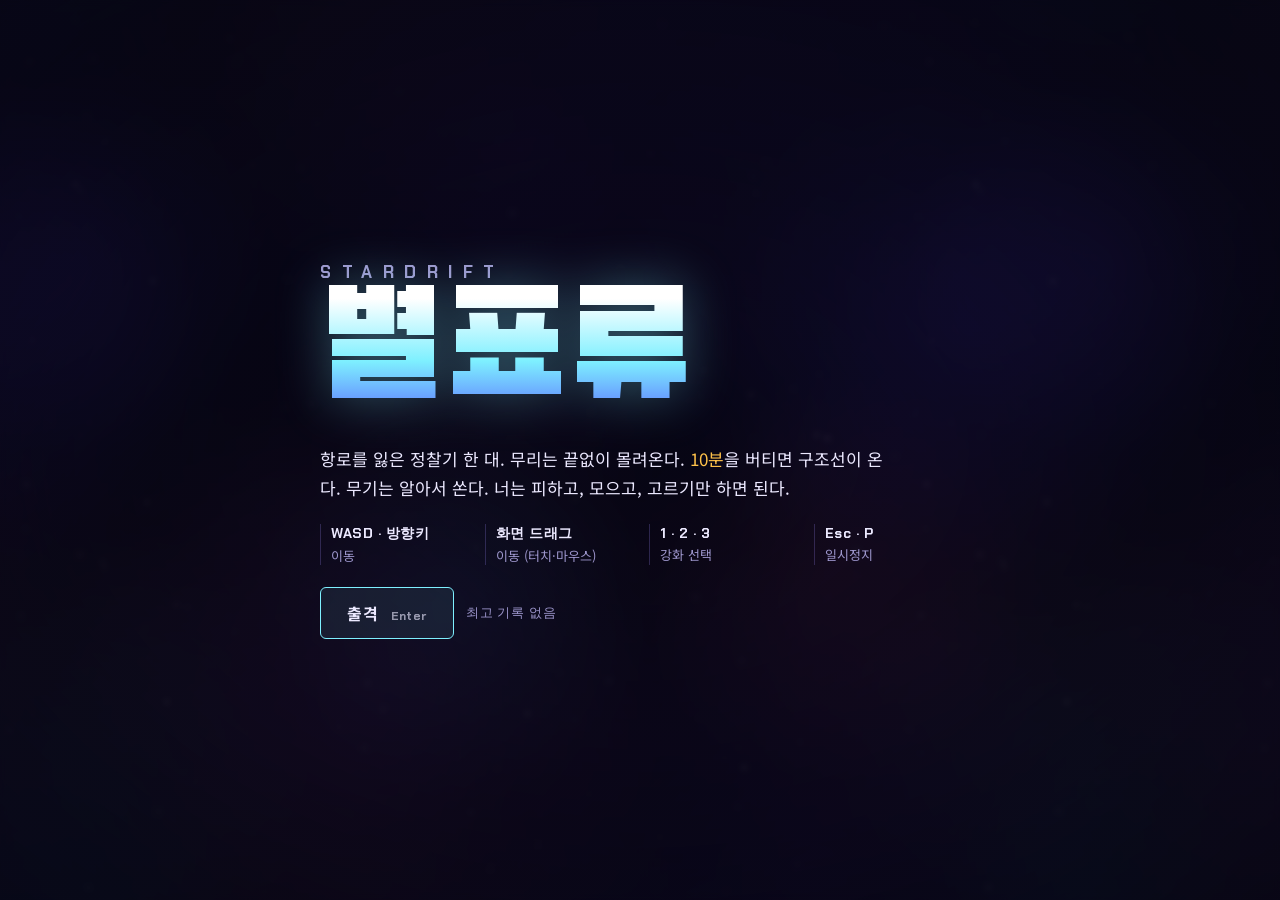
==== index.html @ 325b8af1 "별표류 STARDRIFT: 브라우저 네온 생존 슈팅 게임 추가 - 단일 index.html, 의존성 없음 (Canvas 2D + Web Audio 합성 사운드) - 무기 6종, 강" ====
<!doctype html>
<html lang="ko">
<head>
<meta charset="utf-8">
<meta name="viewport" content="width=device-width,initial-scale=1,maximum-scale=1,user-scalable=no,viewport-fit=cover">
<title>별표류 STARDRIFT</title>
<meta name="claude:viewport-fit-sides" content="cover">
<meta name="description" content="10분을 버티는 네온 우주 생존 슈팅 게임. 브라우저에서 바로 플레이.">
<link rel="preconnect" href="https://fonts.googleapis.com">
<link rel="preconnect" href="https://fonts.gstatic.com" crossorigin>
<link rel="stylesheet" href="https://fonts.googleapis.com/css2?family=Black+Han+Sans&family=Chakra+Petch:wght@500;700&family=Noto+Sans+KR:wght@400;700;900&display=swap">
<style>
/* Layout: full-bleed canvas world; thin HUD pinned to the edges; menus are glass panels floating over the live starfield. */
:root{
  --void:#070614;          /* deep space */
  --deep:#141033;          /* panel fill */
  --ink:#ece9ff;           /* primary text */
  --dim:#9d96cc;           /* secondary text */
  --ice:#7ef0ff;           /* player, friendly */
  --rose:#ff4fa3;          /* hostiles */
  --amber:#ffc24a;         /* experience, rewards */
  --mint:#5affb4;          /* hull, healing */
  --line:rgba(158,140,255,.24);
  --f-display:'Black Han Sans','Noto Sans KR',system-ui,sans-serif;
  --f-body:'Noto Sans KR',system-ui,-apple-system,sans-serif;
  --f-num:'Chakra Petch',ui-monospace,SFMono-Regular,Menlo,monospace;
  color-scheme:dark;
}
*{box-sizing:border-box}
html,body{height:100%;margin:0;overflow:hidden;background:var(--void);color:var(--ink);font-family:var(--f-body);-webkit-tap-highlight-color:transparent;user-select:none;-webkit-user-select:none}
[hidden]{display:none!important}
canvas{position:fixed;inset:0;display:block;touch-action:none}
button{font:inherit;color:inherit;cursor:pointer}
button:focus-visible{outline:2px solid var(--ice);outline-offset:3px}

/* ---------- HUD ---------- */
#hud{position:fixed;inset:0;pointer-events:none;font-family:var(--f-num)}
.xpbar{position:absolute;left:0;right:0;top:0;height:calc(5px + env(safe-area-inset-top,0px));background:rgba(255,194,74,.12)}
.xpbar i{position:absolute;left:0;bottom:0;height:5px;width:0;background:var(--amber);box-shadow:0 0 12px var(--amber);transition:width .12s linear}
.hud-top{position:absolute;left:0;right:0;top:calc(14px + env(safe-area-inset-top,0px));padding-left:max(16px,env(safe-area-inset-left,0px));padding-right:max(16px,env(safe-area-inset-right,0px));display:grid;grid-template-columns:1fr auto 1fr;align-items:center;gap:12px}
.hp{display:flex;align-items:center;gap:8px;min-width:0}
.hp .lbl,.stat .lbl{font-size:11px;letter-spacing:.16em;color:var(--dim)}
.hpbar{position:relative;width:min(160px,26vw);height:8px;border:1px solid rgba(90,255,180,.45);border-radius:2px;overflow:hidden}
.hpbar i{position:absolute;inset:0 auto 0 0;width:100%;background:var(--mint);box-shadow:0 0 10px var(--mint);transition:width .15s}
#hptext{font-size:13px;font-variant-numeric:tabular-nums;color:var(--mint)}
.timer{font-size:clamp(22px,4vw,30px);font-weight:700;letter-spacing:.06em;font-variant-numeric:tabular-nums;text-shadow:0 0 14px rgba(126,240,255,.5)}
.right{display:flex;justify-content:flex-end;align-items:center;gap:14px;font-size:13px;font-variant-numeric:tabular-nums}
.stat{display:flex;align-items:baseline;gap:6px}
.stat b{font-size:15px}
.iconbtn{pointer-events:auto;width:34px;height:34px;border:1px solid var(--line);background:rgba(20,16,51,.6);border-radius:8px;font-family:var(--f-num);font-size:13px;font-weight:700;display:grid;place-items:center}
.iconbtn[aria-pressed="true"]{color:var(--dim);text-decoration:line-through}
#bossbar{position:absolute;left:50%;transform:translateX(-50%);top:calc(64px + env(safe-area-inset-top,0px));width:min(520px,calc(100% - 32px));text-align:center}
#bossbar span{font-family:var(--f-display);font-size:15px;letter-spacing:.08em;color:var(--rose);text-shadow:0 0 12px var(--rose)}
.bb{margin-top:6px;height:7px;border:1px solid rgba(255,79,163,.5);border-radius:2px;overflow:hidden;position:relative}
.bb i{position:absolute;inset:0 auto 0 0;width:100%;background:linear-gradient(90deg,#ff3355,var(--rose));box-shadow:0 0 12px var(--rose)}
#loadout{position:absolute;left:max(16px,env(safe-area-inset-left,0px));bottom:calc(14px + env(safe-area-inset-bottom,0px));right:max(16px,env(safe-area-inset-right,0px));display:flex;flex-wrap:wrap;gap:6px;font-family:var(--f-body);font-size:12px}
#loadout span{padding:3px 8px;border:1px solid var(--line);border-radius:4px;background:rgba(20,16,51,.55);color:var(--dim)}
#loadout span b{color:var(--ice);font-family:var(--f-num);margin-left:5px}
@media (max-width:560px){.hp .lbl{display:none}.hpbar{width:22vw}.right{gap:8px}.controls{grid-template-columns:repeat(2,minmax(0,1fr))}}

#banner{position:fixed;left:0;right:0;top:32%;text-align:center;pointer-events:none;font-family:var(--f-display);font-size:clamp(26px,6vw,46px);letter-spacing:.04em;padding-left:max(16px,env(safe-area-inset-left,0px));padding-right:max(16px,env(safe-area-inset-right,0px));animation:pulse .5s ease-in-out infinite alternate}
#banner.warn{color:var(--rose);text-shadow:0 0 24px var(--rose)}
#banner.info{color:var(--amber);text-shadow:0 0 24px var(--amber)}
#banner small{display:block;font-family:var(--f-body);font-size:14px;letter-spacing:.1em;color:var(--ink);opacity:.8;margin-top:6px}
@keyframes pulse{from{opacity:1}to{opacity:.55}}

/* ---------- Screens ---------- */
.screen{position:fixed;inset:0;display:flex;align-items:center;justify-content:center;overflow-y:auto;padding-block:calc(24px + env(safe-area-inset-top,0px)) calc(24px + env(safe-area-inset-bottom,0px));padding-left:max(16px,env(safe-area-inset-left,0px));padding-right:max(16px,env(safe-area-inset-right,0px));background:radial-gradient(ellipse at center,rgba(7,6,20,.55),rgba(7,6,20,.88));backdrop-filter:blur(3px);-webkit-backdrop-filter:blur(3px)}
.panel{width:100%;max-width:760px;margin:auto;display:flex;flex-direction:column;gap:22px}
.eyebrow{font-family:var(--f-num);font-size:12px;letter-spacing:.32em;color:var(--ice);text-transform:uppercase}
.btn{border:1px solid var(--ice);background:rgba(126,240,255,.08);padding:13px 26px;border-radius:6px;font-weight:700;font-size:16px;letter-spacing:.04em;color:var(--ink);transition:background .15s,box-shadow .15s}
.btn:hover{background:rgba(126,240,255,.18);box-shadow:0 0 22px rgba(126,240,255,.3)}
.btn.ghost{border-color:var(--line);background:transparent;color:var(--dim)}
.btn.ghost:hover{color:var(--ink);box-shadow:none;background:rgba(158,140,255,.08)}
.btn kbd{font-family:var(--f-num);font-size:12px;opacity:.6;margin-left:8px}
.row{display:flex;flex-wrap:wrap;gap:12px;align-items:center}

/* title */
#title .panel{max-width:640px}
.logo{display:flex;flex-direction:column;gap:2px}
.logo h1{margin:0;font-family:var(--f-display);font-weight:400;font-size:clamp(76px,19vw,150px);line-height:.92;letter-spacing:-.01em;background:linear-gradient(180deg,#fff 10%,var(--ice) 55%,#5b6bff 100%);-webkit-background-clip:text;background-clip:text;color:transparent;filter:drop-shadow(0 0 26px rgba(126,240,255,.35))}
.logo .en{font-family:var(--f-num);font-weight:700;font-size:clamp(13px,2.6vw,17px);letter-spacing:.62em;color:var(--dim)}
.lede{margin:0;font-size:17px;line-height:1.7;max-width:34em;color:var(--ink)}
.lede em{font-style:normal;color:var(--amber)}
.controls{display:grid;grid-template-columns:repeat(4,minmax(0,1fr));gap:10px 18px;font-size:13px;color:var(--dim)}
.controls div{display:flex;flex-direction:column;gap:3px;border-left:1px solid var(--line);padding-left:10px}
.controls b{color:var(--ink);font-family:var(--f-num);letter-spacing:.04em;font-size:14px}
.best{font-family:var(--f-num);font-size:13px;color:var(--dim);letter-spacing:.06em}
.best b{color:var(--amber);font-weight:700}

/* level up */
#levelup h2,#over h2,#pause h2{margin:0;font-family:var(--f-display);font-weight:400;font-size:clamp(40px,9vw,64px);line-height:1;text-wrap:balance}
#levelup h2{color:var(--amber);text-shadow:0 0 28px rgba(255,194,74,.45)}
.cards{display:grid;grid-template-columns:repeat(3,minmax(0,1fr));gap:14px}
@media (max-width:640px){.cards{grid-template-columns:1fr}}
.card{position:relative;text-align:left;display:flex;flex-direction:column;gap:10px;padding:18px 18px 16px;min-width:0;border:1px solid var(--line);border-radius:10px;background:linear-gradient(180deg,rgba(32,26,74,.92),rgba(16,13,40,.92));transition:transform .12s,border-color .12s,box-shadow .12s}
.card:hover,.card:focus-visible{transform:translateY(-3px);border-color:var(--c,var(--ice));box-shadow:0 0 0 1px var(--c,var(--ice)),0 10px 34px -8px var(--c,var(--ice));outline:none}
.card .top{display:flex;justify-content:space-between;align-items:center;gap:8px}
.chip{font-size:11px;font-weight:700;letter-spacing:.12em;padding:3px 8px;border-radius:3px;color:var(--void);background:var(--c,var(--ice))}
.card .key{font-family:var(--f-num);font-size:12px;color:var(--dim)}
.card h3{margin:0;font-size:20px;font-weight:900;line-height:1.25}
.pips{display:flex;gap:4px}
.pips i{width:14px;height:4px;border-radius:1px;background:rgba(158,140,255,.25)}
.pips i.on{background:var(--c,var(--ice));box-shadow:0 0 6px var(--c,var(--ice))}
.pips i.new{background:#fff;box-shadow:0 0 8px #fff}
.card p{margin:0;font-size:14px;line-height:1.6;color:var(--dim)}
.card .lv{font-family:var(--f-num);font-size:12px;color:var(--c,var(--ice));letter-spacing:.06em}

/* end */
#over h2.win{color:var(--amber);text-shadow:0 0 28px rgba(255,194,74,.45)}
#over h2.lose{color:var(--rose);text-shadow:0 0 28px rgba(255,79,163,.45)}
.stats{display:grid;grid-template-columns:repeat(4,minmax(0,1fr));gap:1px;background:var(--line);border:1px solid var(--line);border-radius:8px;overflow:hidden}
@media (max-width:560px){.stats{grid-template-columns:repeat(2,minmax(0,1fr))}}
.stats div{background:rgba(16,13,40,.92);padding:14px 14px 12px;display:flex;flex-direction:column;gap:4px}
.stats span{font-size:12px;color:var(--dim);letter-spacing:.08em}
.stats b{font-family:var(--f-num);font-size:26px;font-variant-numeric:tabular-nums}
.stats .rec{font-size:11px;color:var(--amber);letter-spacing:.1em;font-family:var(--f-num)}
.build{display:flex;flex-wrap:wrap;gap:6px;font-size:13px}
.build span{padding:4px 9px;border:1px solid var(--line);border-radius:4px;color:var(--dim)}
.build b{color:var(--ice);font-family:var(--f-num);margin-left:5px}
.sub{margin:0;color:var(--dim);font-size:15px;line-height:1.6}
@media (prefers-reduced-motion:reduce){#banner{animation:none}.card{transition:none}}
</style>
</head>
<body>
<canvas id="c" aria-label="게임 화면"></canvas>

<div id="hud" hidden>
  <div class="xpbar"><i id="xpfill"></i></div>
  <div class="hud-top">
    <div class="hp"><span class="lbl">HULL</span><div class="hpbar"><i id="hpfill"></i></div><b id="hptext">100</b></div>
    <div class="timer" id="timer">00:00</div>
    <div class="right">
      <span class="stat"><span class="lbl">LV</span><b id="lvl">1</b></span>
      <span class="stat"><span class="lbl">처치</span><b id="kills">0</b></span>
      <button class="iconbtn" id="btnMute" aria-pressed="false" aria-label="소리 켜고 끄기">♪</button>
      <button class="iconbtn" id="btnPause" aria-label="일시정지">II</button>
    </div>
  </div>
  <div id="bossbar" hidden><span id="bossname">하이브 코어</span><div class="bb"><i id="bossfill"></i></div></div>
  <div id="loadout"></div>
</div>
<div id="banner" hidden></div>

<section class="screen" id="title">
  <div class="panel">
    <div class="logo">
      <span class="en">STARDRIFT</span>
      <h1>별표류</h1>
    </div>
    <p class="lede">항로를 잃은 정찰기 한 대. 무리는 끝없이 몰려온다. <em>10분</em>을 버티면 구조선이 온다. 무기는 알아서 쏜다. 너는 피하고, 모으고, 고르기만 하면 된다.</p>
    <div class="controls">
      <div><b>WASD · 방향키</b>이동</div>
      <div><b>화면 드래그</b>이동 (터치·마우스)</div>
      <div><b>1 · 2 · 3</b>강화 선택</div>
      <div><b>Esc · P</b>일시정지</div>
    </div>
    <div class="row">
      <button class="btn" id="btnStart">출격 <kbd>Enter</kbd></button>
      <span class="best" id="bestLine">최고 기록 없음</span>
    </div>
  </div>
</section>

<section class="screen" id="levelup" hidden>
  <div class="panel">
    <div>
      <div class="eyebrow" id="luEyebrow">LEVEL 2</div>
      <h2>강화를 고르세요</h2>
    </div>
    <div class="cards" id="cards"></div>
    <div class="row"><button class="btn ghost" id="btnReroll">다시 뽑기 <kbd>R</kbd></button></div>
  </div>
</section>

<section class="screen" id="pause" hidden>
  <div class="panel">
    <div><div class="eyebrow">PAUSED</div><h2>일시정지</h2></div>
    <div class="build" id="pauseBuild"></div>
    <div class="row">
      <button class="btn" id="btnResume">계속 <kbd>Esc</kbd></button>
      <button class="btn ghost" id="btnQuit">포기하고 처음으로</button>
    </div>
  </div>
</section>

<section class="screen" id="over" hidden>
  <div class="panel">
    <div><div class="eyebrow" id="overEyebrow">MISSION LOG</div><h2 id="overTitle" class="lose">격추됨</h2></div>
    <p class="sub" id="overSub"></p>
    <div class="stats" id="overStats"></div>
    <div class="build" id="overBuild"></div>
    <div class="row">
      <button class="btn" id="btnAgain">다시 출격 <kbd>Enter</kbd></button>
      <button class="btn ghost" id="btnEndless" hidden>계속 싸우기 (무한 모드)</button>
      <button class="btn ghost" id="btnHome">처음으로</button>
    </div>
  </div>
</section>

<script>
(() => {
'use strict';

/* ============================================================
   utilities
   ============================================================ */
const TAU = Math.PI * 2;
const rnd = (a = 1, b) => b === undefined ? Math.random() * a : a + Math.random() * (b - a);
const clamp = (v, a, b) => v < a ? a : v > b ? b : v;
const fmtT = s => { s = Math.max(0, Math.floor(s)); return String(Math.floor(s / 60)).padStart(2, '0') + ':' + String(s % 60).padStart(2, '0'); };
const $ = id => document.getElementById(id);
const store = {
  get(k, d) { try { const v = localStorage.getItem('stardrift.' + k); return v == null ? d : JSON.parse(v); } catch (e) { return d; } },
  set(k, v) { try { localStorage.setItem('stardrift.' + k, JSON.stringify(v)); } catch (e) {} }
};
const REDUCED = window.matchMedia && matchMedia('(prefers-reduced-motion: reduce)').matches;

const COL = {
  player: '#7ef0ff', pbullet: '#dffcff', blade: '#a8f6ff',
  drone: '#ff4fa3', dasher: '#ff7a45', spitter: '#b77bff', splitter: '#3dffb0', mite: '#3dffb0', brute: '#ff3355', boss: '#ff4fa3',
  ebullet: '#ff9ccf', xp1: '#ffc24a', xp2: '#ff8d3a', xp3: '#d4ff5a',
  heal: '#5affb4', chest: '#ffe27a', magnet: '#7ef0ff', bolt: '#c8ecff', missile: '#ffd27a', elite: '#ffe27a'
};
function hexA(hex, a) { const n = parseInt(hex.slice(1), 16); return `rgba(${n >> 16},${(n >> 8) & 255},${n & 255},${a})`; }

/* ============================================================
   canvas & glow sprites
   ============================================================ */
const cv = $('c'), ctx = cv.getContext('2d');
let VW = 0, VH = 0, DPR = 1, SC = 1;
function resize() {
  DPR = Math.min(window.devicePixelRatio || 1, 2);
  VW = innerWidth; VH = innerHeight;
  cv.width = Math.floor(VW * DPR); cv.height = Math.floor(VH * DPR);
  cv.style.width = VW + 'px'; cv.style.height = VH + 'px';
  SC = clamp(Math.min(VW, VH) / 760, 0.58, 1.15);
}
addEventListener('resize', resize); resize();

const glowCache = new Map();
function glow(color, r, a = 0.55) {
  r = Math.max(4, Math.round(r));
  const k = color + r + a;
  let c = glowCache.get(k);
  if (!c) {
    c = document.createElement('canvas'); c.width = c.height = r * 2;
    const g = c.getContext('2d'), gr = g.createRadialGradient(r, r, 0, r, r, r);
    gr.addColorStop(0, hexA(color, a)); gr.addColorStop(0.35, hexA(color, a * 0.45)); gr.addColorStop(1, hexA(color, 0));
    g.fillStyle = gr; g.fillRect(0, 0, r * 2, r * 2);
    glowCache.set(k, c);
  }
  return c;
}
function drawGlow(color, x, y, r, a) { const s = glow(color, r, a); ctx.drawImage(s, x - s.width / 2, y - s.height / 2); }

/* background: nebula + parallax stars */
const NEB = (() => {
  const s = 1024, c = document.createElement('canvas'); c.width = c.height = s;
  const g = c.getContext('2d');
  const blobs = [['#5b3bff', .16], ['#ff4fa3', .09], ['#1fb5ff', .1], ['#7a2cff', .12], ['#ff7a45', .05]];
  for (let i = 0; i < 14; i++) {
    const [col, a] = blobs[i % blobs.length];
    const x = rnd(s), y = rnd(s), r = rnd(160, 380);
    for (const ox of [-s, 0, s]) for (const oy of [-s, 0, s]) {
      const gr = g.createRadialGradient(x + ox, y + oy, 0, x + ox, y + oy, r);
      gr.addColorStop(0, hexA(col, a)); gr.addColorStop(1, hexA(col, 0));
      g.fillStyle = gr; g.fillRect(x + ox - r, y + oy - r, r * 2, r * 2);
    }
  }
  return c;
})();
const STAR_TILE = 900;
const STARS = [0.15, 0.35, 0.6].map((f, li) => ({
  f, list: Array.from({ length: 70 - li * 15 }, () => ({ x: rnd(STAR_TILE), y: rnd(STAR_TILE), s: rnd(0.6, 1.4) + li * 0.5, tw: rnd(TAU), c: Math.random() < 0.18 ? '#ffd9f0' : Math.random() < 0.3 ? '#bdf6ff' : '#ffffff' }))
}));

/* ============================================================
   audio (all synthesized)
   ============================================================ */
const A = {
  c: null, muted: store.get('muted', false), last: {}, seq: null,
  init() {
    if (this.c) { if (this.c.state === 'suspended') this.c.resume(); return; }
    const AC = window.AudioContext || window.webkitAudioContext; if (!AC) return;
    try { this.c = new AC(); } catch (e) { return; }
    const c = this.c;
    this.out = c.createGain(); this.out.gain.value = this.muted ? 0 : 0.6;
    const comp = c.createDynamicsCompressor(); comp.threshold.value = -16; comp.ratio.value = 6;
    this.out.connect(comp); comp.connect(c.destination);
    this.sfx = c.createGain(); this.sfx.gain.value = 0.8; this.sfx.connect(this.out);
    this.mus = c.createGain(); this.mus.gain.value = 0.3; this.mus.connect(this.out);
    const len = c.sampleRate, b = c.createBuffer(1, len, c.sampleRate), d = b.getChannelData(0);
    for (let i = 0; i < len; i++) d[i] = Math.random() * 2 - 1;
    this.nbuf = b;
  },
  setMuted(m) { this.muted = m; store.set('muted', m); if (this.out) this.out.gain.setTargetAtTime(m ? 0 : 0.6, this.c.currentTime, 0.02); },
  gate(k, gap) { if (!this.c || this.muted) return false; const t = this.c.currentTime; if (this.last[k] && t - this.last[k] < gap) return false; this.last[k] = t; return true; },
  tone(f, dur, type = 'square', vol = .2, f2, dest, when) {
    const c = this.c, t = when || c.currentTime;
    const o = c.createOscillator(), g = c.createGain();
    o.type = type; o.frequency.setValueAtTime(f, t);
    if (f2) o.frequency.exponentialRampToValueAtTime(f2, t + dur);
    g.gain.setValueAtTime(vol, t); g.gain.exponentialRampToValueAtTime(0.0001, t + dur);
    o.connect(g); g.connect(dest || this.sfx); o.start(t); o.stop(t + dur + 0.03);
  },
  noise(dur, vol, freq, ftype = 'lowpass', dest, when) {
    const c = this.c, t = when || c.currentTime;
    const s = c.createBufferSource(); s.buffer = this.nbuf;
    const f = c.createBiquadFilter(); f.type = ftype; f.frequency.value = freq;
    const g = c.createGain(); g.gain.setValueAtTime(vol, t); g.gain.exponentialRampToValueAtTime(0.0001, t + dur);
    s.connect(f); f.connect(g); g.connect(dest || this.sfx); s.start(t, rnd(0.5)); s.stop(t + dur + 0.03);
  },
  shoot() { if (this.gate('shoot', .075)) this.tone(rnd(900, 1000), .05, 'square', .035, 1700); },
  hit() { if (this.gate('hit', .035)) this.noise(.05, .08, 3200, 'bandpass'); },
  kill() { if (this.gate('kill', .045)) { this.noise(.16, .16, 1400); this.tone(rnd(160, 200), .14, 'triangle', .12, 50); } },
  big() { if (this.gate('big', .1)) { this.noise(.6, .4, 600); this.tone(90, .6, 'sawtooth', .18, 30); } },
  pick(p) { if (this.gate('pick', .03)) this.tone(520 * Math.pow(2, Math.min(p, 24) / 12), .07, 'sine', .07); },
  hurt() { if (this.gate('hurt', .1)) { this.tone(220, .25, 'sawtooth', .2, 70); this.noise(.2, .2, 900); } },
  zap() { if (this.gate('zap', .08)) this.noise(.12, .14, 5200, 'highpass'); },
  nova() { if (this.gate('nova', .1)) { this.tone(140, .35, 'sine', .25, 40); this.noise(.3, .12, 700); } },
  launch() { if (this.gate('launch', .1)) this.noise(.18, .08, 2400, 'bandpass'); },
  shield() { if (this.gate('shield', .1)) this.tone(1200, .3, 'triangle', .16, 300); },
  level() { if (!this.gate('level', .2)) return; const t = this.c.currentTime; [0, 4, 7, 12, 16].forEach((s, i) => this.tone(440 * Math.pow(2, s / 12), .18, 'triangle', .13, null, null, t + i * .06)); },
  siren() { if (!this.gate('siren', 1)) return; const t = this.c.currentTime; for (let i = 0; i < 3; i++) this.tone(300, .45, 'sawtooth', .12, 600, null, t + i * .55); },
  heal() { if (this.gate('heal', .2)) { const t = this.c.currentTime; this.tone(660, .15, 'sine', .14, null, null, t); this.tone(990, .2, 'sine', .14, null, null, t + .08); } },
  /* music: 116bpm, four-bar loop in A minor; layers join as the run heats up */
  startMusic() { if (!this.c || this.seq) return; this.step = 0; this.nt = this.c.currentTime + .08; this.seq = setInterval(() => this.sched(), 30); },
  stopMusic() { clearInterval(this.seq); this.seq = null; },
  sched() { const spb = 60 / 116 / 4; while (this.nt < this.c.currentTime + .12) { this.play(this.step, this.nt); this.nt += spb; this.step = (this.step + 1) % 64; } },
  play(s, t) {
    if (this.muted) return;
    const bar = s >> 4, st = s & 15;
    const roots = [55, 43.65, 65.41, 49];   // A1 F1 C2 G1
    const chords = [[0, 3, 7, 10], [0, 4, 7, 11], [0, 4, 7, 9], [0, 4, 7, 10]];
    const heat = G ? Math.min(1, G.t / 240) : 0, boss = G && G.boss;
    if (st % 4 === 0) { this.tone(130, .16, 'sine', .45, 38, this.mus, t); }
    if (st % 4 === 2) this.noise(.04, .12, 7000, 'highpass', this.mus, t);
    if (boss && st % 2 === 1) this.noise(.03, .07, 9000, 'highpass', this.mus, t);
    if ([0, 3, 6, 8, 11, 14].includes(st)) this.tone(roots[bar] * (st === 8 ? 2 : 1), .2, 'sawtooth', .13, null, this.mus, t);
    if (heat > .35 && st % 2 === 0) {
      const ch = chords[bar], n = ch[(st >> 1) % 4];
      this.tone(roots[bar] * 4 * Math.pow(2, n / 12), .12, 'triangle', .05 * heat, null, this.mus, t);
    }
    if (boss && st === 0) this.tone(roots[bar] * 2, .5, 'square', .05, null, this.mus, t);
  }
};

/* ============================================================
   definitions
   ============================================================ */
const ED = {
  drone:    { hp: 14,  speed: 82,  r: 11, dmg: 8,  xp: 1,  shape: 'diamond' },
  dasher:   { hp: 22,  speed: 64,  r: 12, dmg: 12, xp: 2,  shape: 'tri' },
  spitter:  { hp: 26,  speed: 58,  r: 13, dmg: 8,  xp: 3,  shape: 'hex' },
  splitter: { hp: 46,  speed: 52,  r: 17, dmg: 12, xp: 3,  shape: 'ring' },
  mite:     { hp: 8,   speed: 120, r: 7,  dmg: 5,  xp: 1,  shape: 'diamond' },
  brute:    { hp: 160, speed: 40,  r: 26, dmg: 22, xp: 10, shape: 'square', kb: .75 },
  boss:     { hp: 2400, speed: 58, r: 46, dmg: 30, xp: 0,  shape: 'boss', kb: 1 }
};
const BOSS_NAMES = ['하이브 코어', '쌍둥이 성운', '공허의 여왕', '종말 기관'];

const WEAPON_NAMES = { blaster: '펄스 블래스터', orbit: '궤도 칼날', chain: '연쇄 번개', nova: '충격파', missile: '추적 미사일', shield: '반응 보호막' };
const CAT = { weapon: ['무기', '#7ef0ff'], power: ['강화', '#ffc24a'], hull: ['생존', '#5affb4'] };

/* upgrade pool: each has max level, apply(), desc(level being taken) */
const UPS = [
  { id: 'orbit', cat: 'weapon', name: '궤도 칼날', max: 5, w: 1.1,
    desc: l => l === 1 ? '기체 주위를 도는 칼날 2개. 닿는 적을 계속 벤다.' : `칼날 ${l + 1}개로 늘고 피해 +4, 회전 반경이 넓어진다.`,
    apply: l => { W.orbit = l; } },
  { id: 'chain', cat: 'weapon', name: '연쇄 번개', max: 5, w: 1.1,
    desc: l => l === 1 ? '주기적으로 번개를 떨어뜨려 적 3마리를 연달아 감전시킨다.' : `연쇄 대상 ${l + 2}마리, 피해 +8, 재사용 시간 단축.`,
    apply: l => { W.chain = l; } },
  { id: 'nova', cat: 'weapon', name: '충격파', max: 5, w: 1,
    desc: l => l === 1 ? '주변 전체에 충격파를 터뜨려 피해를 주고 밀어낸다.' : `반경 확대, 피해 +12, 재사용 시간 단축.`,
    apply: l => { W.nova = l; } },
  { id: 'missile', cat: 'weapon', name: '추적 미사일', max: 5, w: 1,
    desc: l => l === 1 ? '적을 쫓아가 폭발하는 미사일을 발사한다. 범위 피해.' : `한 번에 ${1 + Math.floor(l / 2)}발, 피해 +10, 재사용 시간 단축.`,
    apply: l => { W.missile = l; } },
  { id: 'shield', cat: 'weapon', name: '반응 보호막', max: 4, w: .8,
    desc: l => l === 1 ? '피격 1회를 막는 보호막. 깨질 때 주변을 밀어낸다. 13초마다 재생.' : `재생 시간 ${13 - l * 2}초로 단축.`,
    apply: l => { W.shield = l; if (l === 1) G.shieldOn = true; } },
  { id: 'multi', cat: 'weapon', name: '분산 발사', max: 4, w: 1,
    desc: l => `블래스터가 한 번에 ${l + 1}발을 부채꼴로 쏜다.`, apply: () => { S.proj++; } },
  { id: 'pierce', cat: 'weapon', name: '관통탄', max: 3, w: .9,
    desc: l => `블래스터 탄이 적 ${l}마리를 더 뚫고 지나간다.`, apply: () => { S.pierce++; } },
  { id: 'rate', cat: 'power', name: '연사 가속', max: 6, w: 1,
    desc: () => '블래스터 발사 속도 +18%.', apply: () => { S.rate += .18; } },
  { id: 'dmg', cat: 'power', name: '과충전 코어', max: 8, w: 1.2,
    desc: () => '모든 무기 피해 +20%.', apply: () => { S.dmg += .2; } },
  { id: 'crit', cat: 'power', name: '치명 조준', max: 5, w: .8,
    desc: () => '치명타 확률 +8%. 치명타는 2배 피해.', apply: () => { S.crit += .08; } },
  { id: 'area', cat: 'power', name: '증폭 렌즈', max: 5, w: .8,
    desc: () => '칼날·번개·충격파·폭발 범위 +12%.', apply: () => { S.area += .12; } },
  { id: 'cool', cat: 'power', name: '냉각 순환기', max: 4, w: .8,
    desc: () => '번개·충격파·미사일·보호막 재사용 시간 -8%.', apply: () => { S.cool -= .08; } },
  { id: 'speed', cat: 'hull', name: '추진기 개조', max: 5, w: .9,
    desc: () => '이동 속도 +9%.', apply: () => { S.speed *= 1.09; } },
  { id: 'hp', cat: 'hull', name: '장갑 증설', max: 6, w: .9,
    desc: () => '최대 내구도 +25, 즉시 25 회복.', apply: () => { P.maxHp += 25; P.hp = Math.min(P.maxHp, P.hp + 25); } },
  { id: 'regen', cat: 'hull', name: '나노 수리', max: 4, w: .8,
    desc: () => '초당 내구도 0.5 자동 회복.', apply: () => { S.regen += .5; } },
  { id: 'magnet', cat: 'hull', name: '중력 수집기', max: 4, w: .8,
    desc: () => '경험치 결정 흡수 범위 +40%.', apply: () => { S.magnet *= 1.4; } }
];
const FILLERS = [
  { id: 'patch', cat: 'hull', name: '응급 수리', max: 99, desc: () => '내구도를 최대치의 40%만큼 회복.', apply: () => { P.hp = Math.min(P.maxHp, P.hp + P.maxHp * .4); } },
  { id: 'bounty', cat: 'power', name: '현상금', max: 99, desc: () => '점수 +2,000.', apply: () => { G.score += 2000; } }
];

/* ============================================================
   state
   ============================================================ */
let G = null, P, S, W;
let enemies, bullets, ebullets, gems, pickups, parts, texts, fx, missiles;
const BASE_S = { dmg: 1, rate: 1, proj: 1, pierce: 0, speed: 215, magnet: 90, regen: 0, crit: .05, area: 1, cool: 1 };
const xpNeed = l => Math.floor(5 + l * 4.2 + Math.pow(l, 1.6));
const best = store.get('best', null);
let BEST = best;
let cam = { x: 0, y: 0 }, idleT = 0, eid = 0;

function newGame() {
  G = { t: 0, state: 'play', kills: 0, score: 0, bossIdx: 0, nextBoss: 180, boss: null, warned: false,
        swarmT: 55, spawnT: 0, won: false, endless: false, rerolls: 2, pending: 0, ups: {}, choices: [],
        shake: 0, flash: 0, hurt: 0, combo: 0, comboT: 0, orbitA: 0, shieldOn: false, shieldT: 0,
        cd: { chain: 1.2, nova: 2.5, missile: 1.5 }, dmgDealt: 0, maxCombo: 0 };
  P = { x: 0, y: 0, vx: 0, vy: 0, r: 12, hp: 100, maxHp: 100, inv: 0, ang: -Math.PI / 2, level: 1, xp: 0, next: xpNeed(1), fireT: .3 };
  S = { ...BASE_S };
  W = { blaster: 1, orbit: 0, chain: 0, nova: 0, missile: 0, shield: 0 };
  enemies = []; bullets = []; ebullets = []; gems = []; pickups = []; parts = []; texts = []; fx = []; missiles = [];
  cam.x = 0; cam.y = 0;
  renderLoadout();
}

/* ============================================================
   spatial grid
   ============================================================ */
const CELL = 80, MAXR = 50;
const grid = new Map();
const gk = (cx, cy) => cx * 100003 + cy;
function buildGrid() {
  grid.clear();
  for (const e of enemies) {
    if (e.dead) continue;
    const k = gk(Math.floor(e.x / CELL), Math.floor(e.y / CELL));
    let a = grid.get(k); if (!a) { a = []; grid.set(k, a); } a.push(e);
  }
}
function forNear(x, y, r, fn) {
  const m = r + MAXR;
  const x0 = Math.floor((x - m) / CELL), x1 = Math.floor((x + m) / CELL), y0 = Math.floor((y - m) / CELL), y1 = Math.floor((y + m) / CELL);
  for (let cx = x0; cx <= x1; cx++) for (let cy = y0; cy <= y1; cy++) {
    const a = grid.get(gk(cx, cy)); if (!a) continue;
    for (let i = 0; i < a.length; i++) {
      const e = a[i]; if (e.dead) continue;
      const dx = e.x - x, dy = e.y - y, rr = r + e.r;
      if (dx * dx + dy * dy < rr * rr && fn(e) === true) return true;
    }
  }
  return false;
}
function nearest(x, y, maxD, skip) {
  let b = null, bd = maxD * maxD;
  for (const e of enemies) {
    if (e.dead || (skip && skip.has(e))) continue;
    const dx = e.x - x, dy = e.y - y, d = dx * dx + dy * dy;
    if (d < bd) { bd = d; b = e; }
  }
  return b;
}

/* ============================================================
   spawning
   ============================================================ */
const mins = () => G.t / 60;
const hpMul = () => { const m = mins(); return 1 + m * .34 + m * m * .05; };
function viewR() { return Math.hypot(VW, VH) / 2 / SC; }
function spawnEnemy(type, x, y, opts = {}) {
  const d = ED[type], elite = !!opts.elite;
  const mul = type === 'boss' ? 1 : hpMul();
  const e = {
    id: ++eid, type, x, y, vx: 0, vy: 0, kx: 0, ky: 0, r: d.r * (elite ? 1.35 : 1),
    hp: d.hp * mul * (elite ? 5 : 1), speed: d.speed * (1 + Math.min(.35, mins() * .03)) * (elite ? .9 : 1),
    dmg: d.dmg * (1 + mins() * .08), xp: d.xp * (elite ? 6 : 1), shape: d.shape, kb: d.kb || 0,
    color: COL[type], elite, flash: 0, rot: rnd(TAU), t: rnd(2), st: 'chase', stT: 0, orbCd: 0, dead: false
  };
  e.maxHp = e.hp;
  if (opts.hp) { e.hp = e.maxHp = opts.hp; }
  enemies.push(e);
  return e;
}
function edgePoint(extra = 60) {
  const a = rnd(TAU), d = viewR() + extra;
  return [P.x + Math.cos(a) * d + P.vx * .6, P.y + Math.sin(a) * d + P.vy * .6];
}
function pickType() {
  const m = mins(), tbl = [['drone', 10]];
  if (m > .7) tbl.push(['dasher', 2 + m * .6]);
  if (m > 1.4) tbl.push(['spitter', 2 + m * .4]);
  if (m > 2.4) tbl.push(['splitter', 2 + m * .5]);
  if (m > 3.8) tbl.push(['brute', .8 + m * .25]);
  let tot = 0; for (const t of tbl) tot += t[1];
  let r = rnd(tot); for (const t of tbl) { r -= t[1]; if (r <= 0) return t[0]; }
  return 'drone';
}
function director(dt) {
  const m = mins();
  G.spawnT -= dt;
  const cap = 140 + Math.min(220, m * 26);
  if (G.spawnT <= 0) {
    G.spawnT = Math.max(.1, .85 - m * .075) * (G.boss ? 1.8 : 1);
    if (enemies.length < cap) {
      const n = 1 + Math.floor(m / 1.4);
      for (let i = 0; i < n; i++) {
        const [x, y] = edgePoint();
        spawnEnemy(pickType(), x, y, { elite: m > 1.8 && Math.random() < .025 });
      }
    }
  }
  /* swarm rings */
  G.swarmT -= dt;
  if (G.swarmT <= 0) {
    G.swarmT = 50;
    const n = 18 + Math.floor(m * 4), R = viewR() + 40, type = m > 4 ? 'mite' : 'drone';
    for (let i = 0; i < n; i++) { const a = i / n * TAU; spawnEnemy(type, P.x + Math.cos(a) * R, P.y + Math.sin(a) * R); }
    showBanner('포위망 접근', '모든 방향에서', 'info', 1.6);
  }
  /* bosses */
  if (!G.boss) {
    if (!G.warned && G.t >= G.nextBoss - 3.2) { G.warned = true; A.siren(); showBanner('경고: 거대 개체', BOSS_NAMES[G.bossIdx % BOSS_NAMES.length] + ' 접근 중', 'warn', 3); }
    if (G.t >= G.nextBoss) spawnBoss();
  } else if (G.t >= G.nextBoss) {
    /* the old boss is still alive: it enrages instead of a second one arriving */
    const b = G.boss; b.rage = (b.rage || 0) + 1; b.speed *= 1.2; b.dmg *= 1.15; G.nextBoss += 180; G.bossIdx++;
    A.siren(); showBanner('광폭화', b.name + '의 공격이 빨라진다', 'warn', 2.4);
  }
}
function spawnBoss() {
  const i = G.bossIdx, [x, y] = edgePoint(-40);
  const hp = 2000 * [1, 2.7, 5.6, 9][Math.min(i, 3)] * (1 + Math.max(0, i - 3) * .8);
  const b = spawnEnemy('boss', x, y, { hp });
  b.r = 46 + Math.min(i, 3) * 4; b.tier = i; b.pat = -1; b.pt = 1.4; b.sub = 0; b.spin = 0; b.name = BOSS_NAMES[i % BOSS_NAMES.length];
  b.dmg = 28 + i * 8;
  G.boss = b; G.bossIdx++; G.nextBoss += 180; G.warned = false;
  $('bossname').textContent = b.name; $('bossbar').hidden = false;
}

/* ============================================================
   combat
   ============================================================ */
function hurtEnemy(e, dmg, kx = 0, ky = 0, noCrit) {
  if (e.dead) return;
  let crit = false;
  if (!noCrit && Math.random() < S.crit) { dmg *= 2; crit = true; }
  e.hp -= dmg; e.flash = .07; G.dmgDealt += dmg;
  const kr = 1 - e.kb; e.kx += kx * kr; e.ky += ky * kr;
  if (texts.length < 50 && (crit || dmg >= 24 || e.type === 'boss')) texts.push({ x: e.x + rnd(-6, 6), y: e.y - e.r, v: -46, life: .6, max: .6, txt: Math.round(dmg), crit });
  A.hit();
  if (e.hp <= 0) killEnemy(e);
}
function burst(x, y, color, n, spd = 160, size = 2.4, life = .5) {
  for (let i = 0; i < n && parts.length < 1400; i++) {
    const a = rnd(TAU), s = rnd(.3, 1) * spd;
    parts.push({ x, y, vx: Math.cos(a) * s, vy: Math.sin(a) * s, life: rnd(.5, 1) * life, max: life, color, size: rnd(.6, 1.2) * size });
  }
}
function dropGem(x, y, v) {
  if (gems.length > 360) {           // merge into a nearby gem to keep counts sane
    const g = gems[(Math.random() * gems.length) | 0]; g.v += v; g.tier = g.v >= 20 ? 3 : g.v >= 5 ? 2 : 1; return;
  }
  gems.push({ x: x + rnd(-6, 6), y: y + rnd(-6, 6), v, tier: v >= 20 ? 3 : v >= 5 ? 2 : 1, vx: rnd(-40, 40), vy: rnd(-40, 40), pull: false, rot: rnd(TAU) });
}
function killEnemy(e) {
  if (e.dead) return;
  e.dead = true; G.kills++;
  G.score += Math.round((e.xp * 10) * (1 + G.combo * .02));
  G.combo++; G.comboT = 2.2; if (G.combo > G.maxCombo) G.maxCombo = G.combo;
  if (e.type === 'boss') {
    A.big(); G.flash = .7; G.shake = 18;
    burst(e.x, e.y, COL.boss, 140, 420, 4, 1.4); burst(e.x, e.y, '#ffffff', 60, 300, 3, 1);
    fx.push({ k: 'ring', x: e.x, y: e.y, r0: 20, r1: 420, life: .7, max: .7, color: COL.boss });
    for (let i = 0; i < 40; i++) dropGem(e.x + rnd(-80, 80), e.y + rnd(-80, 80), 6 + e.tier * 4);
    pickups.push({ k: 'chest', x: e.x - 30, y: e.y, t: 0 }, { k: 'chest', x: e.x + 30, y: e.y, t: 0 }, { k: 'heal', x: e.x, y: e.y + 40, t: 0 });
    G.score += 5000 * (e.tier + 1);
    G.boss = null; $('bossbar').hidden = true;
    showBanner('격파', e.name, 'info', 1.8);
    return;
  }
  A.kill();
  burst(e.x, e.y, e.color, e.elite ? 40 : 12 + (e.r | 0) / 2, 200, 2.6, .55);
  if (e.r > 15) fx.push({ k: 'ring', x: e.x, y: e.y, r0: e.r * .5, r1: e.r * 2.6, life: .3, max: .3, color: e.color });
  if (e.type === 'splitter') for (let i = 0; i < 3; i++) { const m = spawnEnemy('mite', e.x + rnd(-10, 10), e.y + rnd(-10, 10)); m.kx = rnd(-160, 160); m.ky = rnd(-160, 160); }
  dropGem(e.x, e.y, e.xp);
  if (e.elite) { pickups.push({ k: 'chest', x: e.x, y: e.y, t: 0 }); G.shake = Math.max(G.shake, 6); }
  else {
    const r = Math.random();
    if (r < .009) pickups.push({ k: 'heal', x: e.x, y: e.y, t: 0 });
    else if (r < .0135) pickups.push({ k: 'magnet', x: e.x, y: e.y, t: 0 });
  }
}
function hurtPlayer(dmg, sx, sy) {
  if (P.inv > 0 || G.state !== 'play') return;
  if (G.shieldOn) {
    G.shieldOn = false; G.shieldT = 0; P.inv = .7; A.shield();
    fx.push({ k: 'ring', x: P.x, y: P.y, r0: 20, r1: 150, life: .35, max: .35, color: COL.player });
    for (const e of enemies) { const dx = e.x - P.x, dy = e.y - P.y, d = Math.hypot(dx, dy); if (d < 150 && d > 0) { e.kx += dx / d * 420; e.ky += dy / d * 420; } }
    return;
  }
  P.hp -= dmg; P.inv = .55; G.hurt = .45; G.shake = Math.max(G.shake, 9); G.combo = 0;
  A.hurt(); burst(P.x, P.y, '#ff3355', 18, 220, 2.6, .5);
  if (sx !== undefined) { const dx = P.x - sx, dy = P.y - sy, d = Math.hypot(dx, dy) || 1; P.vx += dx / d * 260; P.vy += dy / d * 260; }
  if (P.hp <= 0) { P.hp = 0; endRun(false); }
}

/* ============================================================
   weapons
   ============================================================ */
function fireBlaster(dt) {
  P.fireT -= dt;
  if (P.fireT > 0) return;
  let t = nearest(P.x, P.y, 640);
  if (!t) { P.fireT = .05; return; }
  t = focusBoss(t);
  P.fireT = 1 / (2.5 * S.rate);
  const base = Math.atan2(t.y - P.y, t.x - P.x);
  P.ang = base;
  const n = S.proj, spread = .15;
  for (let i = 0; i < n; i++) {
    const a = base + (i - (n - 1) / 2) * spread, sp = 600;
    bullets.push({ x: P.x + Math.cos(a) * 14, y: P.y + Math.sin(a) * 14, vx: Math.cos(a) * sp, vy: Math.sin(a) * sp, dmg: 10 * S.dmg, pierce: S.pierce, life: 1.05, hit: [] });
  }
  A.shoot();
}
/* aim at the boss when it is in range and nothing is right on top of the ship */
function focusBoss(t) {
  const b = G.boss;
  if (!b || t === b) return t;
  const dt_ = Math.hypot(t.x - P.x, t.y - P.y), db = Math.hypot(b.x - P.x, b.y - P.y);
  return db < 560 && dt_ > 120 ? b : t;
}
function orbitInfo() { const l = W.orbit; return { n: l + 1, R: (64 + l * 7) * S.area, dmg: (9 + l * 4) * S.dmg, sz: 10 * Math.sqrt(S.area) }; }
function updateOrbit(dt) {
  if (!W.orbit) return;
  const o = orbitInfo();
  G.orbitA += dt * (3.1 + W.orbit * .22);
  for (let i = 0; i < o.n; i++) {
    const a = G.orbitA + i / o.n * TAU, bx = P.x + Math.cos(a) * o.R, by = P.y + Math.sin(a) * o.R;
    forNear(bx, by, o.sz, e => {
      if (e.orbCd > 0) return;
      e.orbCd = .38;
      hurtEnemy(e, o.dmg, Math.cos(a) * 160, Math.sin(a) * 160);
      burst(bx, by, COL.blade, 3, 120, 1.8, .25);
    });
  }
}
function updateChain(dt) {
  if (!W.chain) return;
  G.cd.chain -= dt;
  if (G.cd.chain > 0) return;
  const l = W.chain, first = nearest(P.x, P.y, 460 * S.area);
  if (!first) { G.cd.chain = .2; return; }
  G.cd.chain = (2.5 - l * .25) * S.cool;
  const jumps = 2 + l, range = 175 * S.area, dmg = (16 + l * 8) * S.dmg, seen = new Set();
  let cur = first, pts = [[P.x, P.y]];
  for (let j = 0; j <= jumps && cur; j++) {
    seen.add(cur); pts.push([cur.x, cur.y]);
    hurtEnemy(cur, dmg, 0, 0);
    burst(cur.x, cur.y, COL.bolt, 5, 140, 2, .3);
    cur = nearest(cur.x, cur.y, range, seen);
  }
  fx.push({ k: 'bolt', pts: jag(pts), life: .2, max: .2 });
  A.zap();
}
function jag(pts) {
  const out = [];
  for (let i = 0; i < pts.length - 1; i++) {
    const [x0, y0] = pts[i], [x1, y1] = pts[i + 1], dx = x1 - x0, dy = y1 - y0, d = Math.hypot(dx, dy) || 1, nx = -dy / d, ny = dx / d;
    const seg = Math.max(2, Math.round(d / 26));
    for (let s = 0; s < seg; s++) { const t = s / seg, o = s === 0 ? 0 : rnd(-10, 10); out.push([x0 + dx * t + nx * o, y0 + dy * t + ny * o]); }
  }
  out.push(pts[pts.length - 1]);
  return out;
}
function updateNova(dt) {
  if (!W.nova) return;
  G.cd.nova -= dt;
  if (G.cd.nova > 0) return;
  const l = W.nova;
  G.cd.nova = (4.3 - l * .4) * S.cool;
  const R = (115 + l * 26) * S.area, dmg = (20 + l * 12) * S.dmg;
  for (const e of enemies) {
    if (e.dead) continue;
    const dx = e.x - P.x, dy = e.y - P.y, d = Math.hypot(dx, dy);
    if (d < R + e.r) hurtEnemy(e, dmg, dx / (d || 1) * 420, dy / (d || 1) * 420);
  }
  fx.push({ k: 'ring', x: P.x, y: P.y, r0: 10, r1: R, life: .35, max: .35, color: COL.player, follow: true, w: 5 });
  G.shake = Math.max(G.shake, 3); A.nova();
}
function updateMissiles(dt) {
  if (W.missile) {
    G.cd.missile -= dt;
    if (G.cd.missile <= 0) {
      const l = W.missile, n0 = nearest(P.x, P.y, 700), t = n0 && (G.boss && Math.hypot(G.boss.x - P.x, G.boss.y - P.y) < 700 ? G.boss : n0);
      if (!t) G.cd.missile = .3;
      else {
        G.cd.missile = (2.4 - l * .2) * S.cool;
        const n = 1 + Math.floor(l / 2);
        for (let i = 0; i < n; i++) {
          const a = P.ang + Math.PI + (i - (n - 1) / 2) * .7 + rnd(-.2, .2);
          missiles.push({ x: P.x, y: P.y, a, sp: 160, tgt: t, life: 3, dmg: (26 + l * 10) * S.dmg, aoe: 58 * S.area, trail: 0 });
        }
        A.launch();
      }
    }
  }
  for (const m of missiles) {
    if (!m.tgt || m.tgt.dead) m.tgt = nearest(m.x, m.y, 500);
    if (m.tgt) {
      const want = Math.atan2(m.tgt.y - m.y, m.tgt.x - m.x);
      let da = ((want - m.a + Math.PI * 3) % TAU) - Math.PI;
      m.a += clamp(da, -5 * dt, 5 * dt);
    }
    m.sp = Math.min(520, m.sp + 700 * dt);
    m.x += Math.cos(m.a) * m.sp * dt; m.y += Math.sin(m.a) * m.sp * dt;
    m.life -= dt; m.trail -= dt;
    if (m.trail <= 0 && parts.length < 1400) { m.trail = .02; parts.push({ x: m.x, y: m.y, vx: rnd(-20, 20), vy: rnd(-20, 20), life: .35, max: .35, color: COL.missile, size: 2.2 }); }
    let boom = m.life <= 0;
    if (!boom) boom = forNear(m.x, m.y, 6, () => true);
    if (boom) {
      m.dead = true;
      forNear(m.x, m.y, m.aoe, e => { const dx = e.x - m.x, dy = e.y - m.y, d = Math.hypot(dx, dy) || 1; hurtEnemy(e, m.dmg, dx / d * 200, dy / d * 200); });
      fx.push({ k: 'ring', x: m.x, y: m.y, r0: 6, r1: m.aoe, life: .28, max: .28, color: COL.missile, w: 4 });
      burst(m.x, m.y, COL.missile, 14, 220, 2.4, .4);
      A.kill();
    }
  }
  missiles = missiles.filter(m => !m.dead);
}
function updateShield(dt) {
  if (!W.shield || G.shieldOn) return;
  G.shieldT += dt;
  if (G.shieldT >= (13 - W.shield * 2) * S.cool) { G.shieldOn = true; G.shieldT = 0; A.shield(); }
}

/* ============================================================
   enemies & boss AI
   ============================================================ */
function ebullet(x, y, a, sp, dmg, r = 6) { if (ebullets.length < 500) ebullets.push({ x, y, vx: Math.cos(a) * sp, vy: Math.sin(a) * sp, r, dmg, life: 7 }); }
function updateEnemy(e, dt) {
  const dx = P.x - e.x, dy = P.y - e.y, d = Math.hypot(dx, dy) || 1, ux = dx / d, uy = dy / d;
  let tx = ux * e.speed, ty = uy * e.speed, steer = 4;
  e.t += dt; e.stT -= dt;
  switch (e.type) {
    case 'dasher':
      if (e.st === 'chase' && d < 320 && e.stT <= 0) { e.st = 'wind'; e.stT = .6; e.aim = Math.atan2(dy, dx); }
      else if (e.st === 'wind') { tx = ty = 0; steer = 10; if (e.stT <= 0) { e.st = 'dash'; e.stT = .42; } }
      else if (e.st === 'dash') { tx = Math.cos(e.aim) * 470; ty = Math.sin(e.aim) * 470; steer = 14; if (e.stT <= 0) { e.st = 'chase'; e.stT = 1.1; } }
      break;
    case 'spitter':
      if (d < 230) { tx = -ux * e.speed; ty = -uy * e.speed; }
      else if (d < 320) { tx = -uy * e.speed; ty = ux * e.speed; }
      if (e.stT <= 0 && d < 520) { e.stT = rnd(2.2, 3); ebullet(e.x, e.y, Math.atan2(dy, dx), 200, e.dmg); }
      break;
    case 'boss': return updateBoss(e, dt, d, ux, uy);
  }
  e.vx += (tx - e.vx) * Math.min(1, dt * steer);
  e.vy += (ty - e.vy) * Math.min(1, dt * steer);
  e.x += (e.vx + e.kx) * dt; e.y += (e.vy + e.ky) * dt;
  const kd = Math.exp(-7 * dt); e.kx *= kd; e.ky *= kd;
  e.rot += dt * (e.type === 'drone' || e.type === 'mite' ? 0 : 1.2);
  if (e.flash > 0) e.flash -= dt;
  if (e.orbCd > 0) e.orbCd -= dt;
  /* despawn & recycle very distant stragglers */
  if (d > viewR() * 2.4) { const [x, y] = edgePoint(); e.x = x; e.y = y; }
}
function updateBoss(b, dt, d, ux, uy) {
  const tier = b.tier, sp = b.speed;
  let tx, ty;
  if (d > 300) { tx = ux * sp; ty = uy * sp; } else { tx = (-uy * .9 + ux * .2) * sp; ty = (ux * .9 + uy * .2) * sp; }
  b.vx += (tx - b.vx) * Math.min(1, dt * 2); b.vy += (ty - b.vy) * Math.min(1, dt * 2);
  b.x += b.vx * dt; b.y += b.vy * dt; b.rot += dt * .6;
  if (b.flash > 0) b.flash -= dt;
  if (b.orbCd > 0) b.orbCd -= dt;
  const haste = 1 + (b.rage || 0) * .3;
  b.pt -= dt * haste; b.sub -= dt * haste;
  if (b.pt <= 0) { b.pat = (b.pat + 1) % 5; b.pt = b.pat === 4 ? 3 : 3.6; b.sub = 0; b.cnt = 0; b.windT = b.dashT = 0; }
  const toP = Math.atan2(P.y - b.y, P.x - b.x);
  switch (b.pat) {
    case 0: /* radial bursts */
      if (b.sub <= 0 && b.cnt < 3) { b.sub = .9; b.cnt++; const n = 16 + tier * 5, off = rnd(TAU); for (let i = 0; i < n; i++) ebullet(b.x, b.y, off + i / n * TAU, 165 + tier * 12, b.dmg * .45, 7); }
      break;
    case 1: /* spiral */
      if (b.sub <= 0 && b.pt > .8) { b.sub = .085 - tier * .01; b.spin += .38; const arms = 2 + Math.min(tier, 2); for (let i = 0; i < arms; i++) ebullet(b.x, b.y, b.spin + i / arms * TAU, 175, b.dmg * .4, 6); }
      break;
    case 2: /* aimed fans */
      if (b.sub <= 0 && b.cnt < 4) { b.sub = .65; b.cnt++; const n = 5 + tier * 2; for (let i = 0; i < n; i++) ebullet(b.x, b.y, toP + (i - (n - 1) / 2) * .13, 235, b.dmg * .45, 6); }
      break;
    case 3: /* summon */
      if (b.cnt < 1) { b.cnt = 1; const n = 6 + tier * 3; for (let i = 0; i < n; i++) { const a = i / n * TAU; spawnEnemy(tier > 0 && i % 3 === 0 ? 'dasher' : 'drone', b.x + Math.cos(a) * 70, b.y + Math.sin(a) * 70); } fx.push({ k: 'ring', x: b.x, y: b.y, r0: 20, r1: 120, life: .4, max: .4, color: COL.boss }); }
      break;
    case 4: /* charge: telegraph, then three rushes at the player */
      if (b.sub <= 0 && b.cnt < 3) { b.cnt++; b.sub = 1; b.aim = toP; b.windT = .45; }
      if (b.windT > 0) { b.windT -= dt * haste; b.vx *= .8; b.vy *= .8; if (b.windT <= 0) { b.dashT = .4; } }
      else if (b.dashT > 0) { b.dashT -= dt; b.x += Math.cos(b.aim) * 560 * dt; b.y += Math.sin(b.aim) * 560 * dt; if (parts.length < 1400) burst(b.x, b.y, COL.boss, 2, 80, 3, .4); }
      break;
  }
}
function separate() {
  for (const a of grid.values()) {
    const n = Math.min(a.length, 14);
    for (let i = 0; i < n; i++) for (let j = i + 1; j < n; j++) {
      const p = a[i], q = a[j], dx = q.x - p.x, dy = q.y - p.y, rr = p.r + q.r, d2 = dx * dx + dy * dy;
      if (d2 < rr * rr && d2 > .01) {
        const d = Math.sqrt(d2), push = (rr - d) * .5, nx = dx / d, ny = dy / d;
        const wp = p.type === 'boss' ? 0 : q.type === 'boss' ? 1 : .5;
        p.x -= nx * push * wp * 2 * (p.type === 'boss' ? 0 : 1); p.y -= ny * push * wp * 2 * (p.type === 'boss' ? 0 : 1);
        q.x += nx * push * (1 - wp) * 2 * (q.type === 'boss' ? 0 : 1); q.y += ny * push * (1 - wp) * 2 * (q.type === 'boss' ? 0 : 1);
      }
    }
  }
}

/* ============================================================
   input
   ============================================================ */
const keys = new Set();
const joy = { on: false, id: null, bx: 0, by: 0, x: 0, y: 0 };
let AUTO = null; // test autopilot hook
addEventListener('keydown', e => {
  const k = e.key.toLowerCase();
  if (['arrowup', 'arrowdown', 'arrowleft', 'arrowright', ' '].includes(k)) e.preventDefault();
  keys.add(k);
  A.init();
  if (!G || G.state === 'title') { if (k === 'enter' || k === ' ') startRun(); return; }
  if (G.state === 'play' && (k === 'escape' || k === 'p')) return pauseRun();
  if (G.state === 'paused' && (k === 'escape' || k === 'p')) return resumeRun();
  if (G.state === 'levelup') { if (k >= '1' && k <= '3') pickUpgrade(+k - 1); if (k === 'r') reroll(); }
  if ((G.state === 'over' || G.state === 'win') && k === 'enter') startRun();
  if (k === 'm') toggleMute();
});
addEventListener('keyup', e => keys.delete(e.key.toLowerCase()));
addEventListener('blur', () => { keys.clear(); joy.on = false; if (G && G.state === 'play') pauseRun(); });
document.addEventListener('visibilitychange', () => { if (document.hidden && G && G.state === 'play') pauseRun(); });
cv.addEventListener('pointerdown', e => {
  A.init();
  if (!G || G.state !== 'play') return;
  joy.on = true; joy.id = e.pointerId; joy.bx = joy.x = e.clientX; joy.by = joy.y = e.clientY;
  try { cv.setPointerCapture(e.pointerId); } catch (_) {}
});
cv.addEventListener('pointermove', e => { if (joy.on && e.pointerId === joy.id) { joy.x = e.clientX; joy.y = e.clientY; } });
const endJoy = e => { if (e.pointerId === joy.id) joy.on = false; };
cv.addEventListener('pointerup', endJoy); cv.addEventListener('pointercancel', endJoy);
function inputDir() {
  if (AUTO) return AUTO();
  let x = 0, y = 0;
  if (keys.has('a') || keys.has('arrowleft')) x--;
  if (keys.has('d') || keys.has('arrowright')) x++;
  if (keys.has('w') || keys.has('arrowup')) y--;
  if (keys.has('s') || keys.has('arrowdown')) y++;
  if (joy.on) {
    const dx = joy.x - joy.bx, dy = joy.y - joy.by, d = Math.hypot(dx, dy);
    if (d > 6) { const m = Math.min(1, d / 56); x = dx / d * m; y = dy / d * m; }
  }
  const l = Math.hypot(x, y); if (l > 1) { x /= l; y /= l; }
  return [x, y];
}

/* ============================================================
   update
   ============================================================ */
function update(dt) {
  G.t += dt;
  if (!G.won && G.t >= 600) { G.won = true; endRun(true); return; }

  /* player */
  const [ix, iy] = inputDir();
  const ax = ix * S.speed, ay = iy * S.speed;
  P.vx += (ax - P.vx) * Math.min(1, dt * 12); P.vy += (ay - P.vy) * Math.min(1, dt * 12);
  P.x += P.vx * dt; P.y += P.vy * dt;
  if (P.inv > 0) P.inv -= dt;
  if (S.regen && P.hp < P.maxHp) P.hp = Math.min(P.maxHp, P.hp + S.regen * dt);
  if (Math.hypot(P.vx, P.vy) > 40 && parts.length < 1400 && Math.random() < .7) {
    const a = Math.atan2(P.vy, P.vx) + Math.PI;
    parts.push({ x: P.x + Math.cos(a) * 10, y: P.y + Math.sin(a) * 10, vx: Math.cos(a + rnd(-.4, .4)) * 90, vy: Math.sin(a + rnd(-.4, .4)) * 90, life: .32, max: .32, color: COL.player, size: 2 });
  }
  if (G.comboT > 0) { G.comboT -= dt; if (G.comboT <= 0) G.combo = 0; }

  director(dt);
  for (const e of enemies) if (!e.dead) updateEnemy(e, dt);
  buildGrid(); separate();

  /* weapons */
  fireBlaster(dt); updateOrbit(dt); updateChain(dt); updateNova(dt); updateMissiles(dt); updateShield(dt);

  /* player bullets */
  for (const b of bullets) {
    b.x += b.vx * dt; b.y += b.vy * dt; b.life -= dt;
    if (b.life <= 0) { b.dead = true; continue; }
    forNear(b.x, b.y, 4, e => {
      if (b.hit.includes(e.id)) return;
      b.hit.push(e.id);
      hurtEnemy(e, b.dmg, b.vx * .14, b.vy * .14);
      if (b.pierce-- <= 0) { b.dead = true; burst(b.x, b.y, COL.pbullet, 3, 90, 1.6, .2); return true; }
    });
  }
  bullets = bullets.filter(b => !b.dead);

  /* contact */
  forNear(P.x, P.y, P.r - 2, e => { hurtPlayer(e.dmg, e.x, e.y); return true; });
  for (const b of ebullets) {
    b.x += b.vx * dt; b.y += b.vy * dt; b.life -= dt;
    const dx = b.x - P.x, dy = b.y - P.y, rr = b.r + P.r - 4;
    if (dx * dx + dy * dy < rr * rr && P.inv <= 0) { b.life = 0; hurtPlayer(b.dmg); }
  }
  ebullets = ebullets.filter(b => b.life > 0);
  enemies = enemies.filter(e => !e.dead);

  /* gems */
  const mag = S.magnet, mag2 = mag * mag;
  for (const g of gems) {
    const dx = P.x - g.x, dy = P.y - g.y, d2 = dx * dx + dy * dy;
    if (d2 < mag2) g.pull = true;
    if (g.pull) {
      const d = Math.sqrt(d2) || 1, s = 520 + (g.pullBoost || 0);
      g.vx += (dx / d * s - g.vx) * Math.min(1, dt * 7); g.vy += (dy / d * s - g.vy) * Math.min(1, dt * 7);
    } else { g.vx *= .92; g.vy *= .92; }
    g.x += g.vx * dt; g.y += g.vy * dt; g.rot += dt * 2;
    if (d2 < (P.r + 10) * (P.r + 10)) { g.got = true; gainXp(g.v); }
  }
  gems = gems.filter(g => !g.got);

  /* pickups */
  for (const p of pickups) {
    p.t += dt;
    const dx = P.x - p.x, dy = P.y - p.y, d = Math.hypot(dx, dy);
    if (d < mag * .8) { p.x += dx / d * 360 * dt; p.y += dy / d * 360 * dt; }
    if (d < P.r + 14) {
      p.got = true;
      if (p.k === 'heal') { P.hp = Math.min(P.maxHp, P.hp + 30); A.heal(); texts.push({ x: P.x, y: P.y - 24, v: -40, life: 1, max: 1, txt: '+30', heal: true }); }
      if (p.k === 'magnet') { for (const g of gems) { g.pull = true; g.pullBoost = 400; } A.heal(); }
      if (p.k === 'chest') { G.pending++; A.level(); burst(p.x, p.y, COL.chest, 30, 220, 3, .7); }
    }
  }
  pickups = pickups.filter(p => !p.got);

  /* fx timers */
  for (const p of parts) { p.x += p.vx * dt; p.y += p.vy * dt; p.vx *= .95; p.vy *= .95; p.life -= dt; }
  parts = parts.filter(p => p.life > 0);
  for (const t of texts) { t.y += t.v * dt; t.v *= .93; t.life -= dt; }
  texts = texts.filter(t => t.life > 0);
  for (const f of fx) { f.life -= dt; if (f.follow) { f.x = P.x; f.y = P.y; } }
  fx = fx.filter(f => f.life > 0);
  G.shake *= Math.exp(-10 * dt); G.flash = Math.max(0, G.flash - dt * 1.6); G.hurt = Math.max(0, G.hurt - dt * 1.8);

  if (G.pending > 0 && G.state === 'play') openLevelUp();
  updateHud();
}
function gainXp(v) {
  P.xp += v; G.score += v * 2;
  A.pick(G.pickCombo = (G.pickT > 0 ? (G.pickCombo || 0) + 1 : 0)); G.pickT = .4;
  while (P.xp >= P.next) { P.xp -= P.next; P.level++; P.next = xpNeed(P.level); G.pending++; }
}

/* ============================================================
   render
   ============================================================ */
function drawBackground(cx, cy, dt) {
  /* nebula */
  const nf = .08, ox = (-(cx * nf * SC) % 1024 + 1024) % 1024, oy = (-(cy * nf * SC) % 1024 + 1024) % 1024;
  for (let x = ox - 1024; x < VW; x += 1024) for (let y = oy - 1024; y < VH; y += 1024) ctx.drawImage(NEB, x, y);
  /* stars */
  const tt = performance.now() / 1000;
  for (const L of STARS) {
    const sx = (-(cx * L.f * SC) % STAR_TILE + STAR_TILE) % STAR_TILE, sy = (-(cy * L.f * SC) % STAR_TILE + STAR_TILE) % STAR_TILE;
    for (let tx = sx - STAR_TILE; tx < VW; tx += STAR_TILE) for (let ty = sy - STAR_TILE; ty < VH; ty += STAR_TILE) {
      for (const s of L.list) {
        const x = tx + s.x, y = ty + s.y; if (x < -2 || y < -2 || x > VW + 2 || y > VH + 2) continue;
        ctx.globalAlpha = .45 + .4 * Math.sin(tt * 1.7 + s.tw);
        ctx.fillStyle = s.c; ctx.fillRect(x, y, s.s, s.s);
      }
    }
  }
  ctx.globalAlpha = 1;
}
function shapePath(shape, r, t) {
  ctx.beginPath();
  switch (shape) {
    case 'diamond': ctx.moveTo(r, 0); ctx.lineTo(0, r * .72); ctx.lineTo(-r, 0); ctx.lineTo(0, -r * .72); ctx.closePath(); break;
    case 'tri': ctx.moveTo(r * 1.1, 0); ctx.lineTo(-r * .8, r * .8); ctx.lineTo(-r * .4, 0); ctx.lineTo(-r * .8, -r * .8); ctx.closePath(); break;
    case 'hex': for (let i = 0; i < 6; i++) { const a = i / 6 * TAU; ctx.lineTo(Math.cos(a) * r, Math.sin(a) * r); } ctx.closePath(); break;
    case 'ring': ctx.arc(0, 0, r, 0, TAU); ctx.moveTo(r * .45, 0); ctx.arc(0, 0, r * .45, 0, TAU); break;
    case 'square': ctx.rect(-r * .8, -r * .8, r * 1.6, r * 1.6); break;
    case 'boss': {
      for (let i = 0; i < 16; i++) { const a = i / 16 * TAU, rr = i % 2 ? r * .62 : r * (1 + .06 * Math.sin(t * 6 + i)); ctx.lineTo(Math.cos(a) * rr, Math.sin(a) * rr); }
      ctx.closePath(); break;
    }
  }
}
function render(dt) {
  ctx.setTransform(DPR, 0, 0, DPR, 0, 0);
  ctx.fillStyle = '#070614'; ctx.fillRect(0, 0, VW, VH);
  let cx, cy;
  if (G && G.state !== 'title') {
    cam.x += (P.x - cam.x) * Math.min(1, dt * 8); cam.y += (P.y - cam.y) * Math.min(1, dt * 8);
    cx = cam.x; cy = cam.y;
  } else { idleT += dt; cx = idleT * 30; cy = idleT * 12; }
  drawBackground(cx, cy, dt);
  if (!G || G.state === 'title') return;

  const sh = REDUCED ? 0 : G.shake, shx = rnd(-sh, sh), shy = rnd(-sh, sh);
  ctx.setTransform(DPR * SC, 0, 0, DPR * SC, DPR * (VW / 2 - cx * SC + shx), DPR * (VH / 2 - cy * SC + shy));
  const hw = VW / 2 / SC + 80, hh = VH / 2 / SC + 80;
  const vis = (x, y) => x > cx - hw && x < cx + hw && y > cy - hh && y < cy + hh;
  const now = performance.now() / 1000;

  /* world grid */
  ctx.strokeStyle = 'rgba(150,130,255,.07)'; ctx.lineWidth = 1;
  ctx.beginPath();
  const gs = 160;
  for (let x = Math.floor((cx - hw) / gs) * gs; x < cx + hw; x += gs) { ctx.moveTo(x, cy - hh); ctx.lineTo(x, cy + hh); }
  for (let y = Math.floor((cy - hh) / gs) * gs; y < cy + hh; y += gs) { ctx.moveTo(cx - hw, y); ctx.lineTo(cx + hw, y); }
  ctx.stroke();

  /* glow pass */
  ctx.globalCompositeOperation = 'lighter';
  for (const g of gems) if (vis(g.x, g.y)) drawGlow(COL['xp' + g.tier], g.x, g.y, 12 + g.tier * 4, .5);
  for (const p of pickups) if (vis(p.x, p.y)) drawGlow(COL[p.k], p.x, p.y, 34, .6);
  for (const e of enemies) if (vis(e.x, e.y)) drawGlow(e.elite ? COL.elite : e.color, e.x, e.y, e.r * 2.6, e.type === 'boss' ? .55 : .42);
  for (const b of ebullets) if (vis(b.x, b.y)) drawGlow(COL.ebullet, b.x, b.y, b.r * 3.2, .7);
  for (const b of bullets) drawGlow(COL.player, b.x, b.y, 14, .6);
  for (const m of missiles) drawGlow(COL.missile, m.x, m.y, 18, .7);
  drawGlow(COL.player, P.x, P.y, 46, .45);
  ctx.globalCompositeOperation = 'source-over';

  /* gems */
  for (const g of gems) {
    if (!vis(g.x, g.y)) continue;
    const r = 3 + g.tier * 1.6;
    ctx.save(); ctx.translate(g.x, g.y); ctx.rotate(g.rot);
    ctx.fillStyle = COL['xp' + g.tier];
    ctx.beginPath(); ctx.moveTo(0, -r * 1.3); ctx.lineTo(r, 0); ctx.lineTo(0, r * 1.3); ctx.lineTo(-r, 0); ctx.closePath(); ctx.fill();
    ctx.restore();
  }
  /* pickups */
  for (const p of pickups) {
    if (!vis(p.x, p.y)) continue;
    const bob = Math.sin(p.t * 4) * 3;
    ctx.save(); ctx.translate(p.x, p.y + bob);
    ctx.lineWidth = 2.5; ctx.strokeStyle = COL[p.k]; ctx.fillStyle = hexA(COL[p.k], .18);
    if (p.k === 'heal') { ctx.beginPath(); ctx.rect(-4, -11, 8, 22); ctx.rect(-11, -4, 22, 8); ctx.fill(); ctx.stroke(); }
    else if (p.k === 'magnet') { ctx.beginPath(); ctx.arc(0, 0, 11, Math.PI, 0); ctx.lineTo(11, 9); ctx.moveTo(-11, 9); ctx.lineTo(-11, 0); ctx.stroke(); ctx.beginPath(); ctx.arc(0, 0, 4, 0, TAU); ctx.fill(); ctx.stroke(); }
    else { ctx.rotate(p.t); ctx.beginPath(); ctx.rect(-11, -11, 22, 22); ctx.fill(); ctx.stroke(); ctx.rotate(-p.t * 2); ctx.beginPath(); ctx.rect(-6, -6, 12, 12); ctx.stroke(); }
    ctx.restore();
  }
  /* dasher & boss telegraphs */
  if (G.boss && G.boss.windT > 0) {
    const b = G.boss;
    ctx.strokeStyle = hexA(COL.boss, .35 + .4 * Math.sin(now * 30)); ctx.lineWidth = b.r * 1.2; ctx.lineCap = 'butt';
    ctx.globalAlpha = .18; ctx.beginPath(); ctx.moveTo(b.x, b.y); ctx.lineTo(b.x + Math.cos(b.aim) * 230, b.y + Math.sin(b.aim) * 230); ctx.stroke(); ctx.globalAlpha = 1;
  }
  for (const e of enemies) {
    if (e.type === 'dasher' && e.st === 'wind' && vis(e.x, e.y)) {
      ctx.strokeStyle = hexA(COL.dasher, .25 + .5 * (1 - e.stT / .6)); ctx.lineWidth = 2; ctx.setLineDash([8, 8]);
      ctx.beginPath(); ctx.moveTo(e.x, e.y); ctx.lineTo(e.x + Math.cos(e.aim) * 200, e.y + Math.sin(e.aim) * 200); ctx.stroke(); ctx.setLineDash([]);
    }
  }
  /* enemies */
  for (const e of enemies) {
    if (!vis(e.x, e.y)) continue;
    ctx.save(); ctx.translate(e.x, e.y);
    ctx.rotate(e.type === 'drone' || e.type === 'mite' || e.type === 'dasher' ? Math.atan2(e.vy, e.vx) : e.rot);
    if (e.type === 'dasher' && e.st === 'wind') ctx.rotate(e.aim - Math.atan2(e.vy, e.vx));
    shapePath(e.shape, e.r, now);
    const c = e.flash > 0 ? '#ffffff' : e.color;
    ctx.fillStyle = e.flash > 0 ? '#ffffff' : hexA(e.color, e.type === 'boss' ? .35 : .22); ctx.fill('evenodd');
    ctx.lineWidth = e.type === 'boss' ? 3.5 : 2; ctx.strokeStyle = c; ctx.stroke();
    if (e.elite) { ctx.strokeStyle = COL.elite; ctx.lineWidth = 1.5; shapePath(e.shape, e.r + 5, now); ctx.stroke(); }
    if (e.type === 'boss') { ctx.rotate(-e.rot * 2.2); ctx.strokeStyle = '#ffffff'; ctx.lineWidth = 2; shapePath('hex', e.r * .4, now); ctx.stroke(); }
    ctx.restore();
    if ((e.elite || e.type === 'brute') && e.hp < e.maxHp) {
      ctx.fillStyle = 'rgba(0,0,0,.5)'; ctx.fillRect(e.x - e.r, e.y + e.r + 6, e.r * 2, 3);
      ctx.fillStyle = e.elite ? COL.elite : e.color; ctx.fillRect(e.x - e.r, e.y + e.r + 6, e.r * 2 * Math.max(0, e.hp / e.maxHp), 3);
    }
  }
  /* enemy bullets: bright core so they read over everything */
  ctx.fillStyle = '#fff4fa';
  for (const b of ebullets) { if (!vis(b.x, b.y)) continue; ctx.beginPath(); ctx.arc(b.x, b.y, b.r * .55, 0, TAU); ctx.fill(); }
  ctx.strokeStyle = COL.ebullet; ctx.lineWidth = 2;
  for (const b of ebullets) { if (!vis(b.x, b.y)) continue; ctx.beginPath(); ctx.arc(b.x, b.y, b.r, 0, TAU); ctx.stroke(); }
  /* player bullets */
  ctx.strokeStyle = COL.pbullet; ctx.lineWidth = 3; ctx.lineCap = 'round';
  ctx.beginPath();
  for (const b of bullets) { ctx.moveTo(b.x, b.y); ctx.lineTo(b.x - b.vx * .022, b.y - b.vy * .022); }
  ctx.stroke();
  /* missiles */
  for (const m of missiles) {
    ctx.save(); ctx.translate(m.x, m.y); ctx.rotate(m.a);
    ctx.fillStyle = COL.missile; ctx.beginPath(); ctx.moveTo(8, 0); ctx.lineTo(-5, 4); ctx.lineTo(-5, -4); ctx.closePath(); ctx.fill();
    ctx.restore();
  }
  /* orbit blades */
  if (W.orbit) {
    const o = orbitInfo();
    ctx.strokeStyle = hexA(COL.blade, .12); ctx.lineWidth = 1; ctx.beginPath(); ctx.arc(P.x, P.y, o.R, 0, TAU); ctx.stroke();
    for (let i = 0; i < o.n; i++) {
      const a = G.orbitA + i / o.n * TAU, bx = P.x + Math.cos(a) * o.R, by = P.y + Math.sin(a) * o.R;
      ctx.globalCompositeOperation = 'lighter'; drawGlow(COL.blade, bx, by, o.sz * 2.6, .55); ctx.globalCompositeOperation = 'source-over';
      ctx.save(); ctx.translate(bx, by); ctx.rotate(a + Math.PI / 2);
      ctx.fillStyle = '#e8fdff'; ctx.beginPath(); ctx.moveTo(o.sz * 1.3, 0); ctx.lineTo(0, o.sz * .38); ctx.lineTo(-o.sz * 1.3, 0); ctx.lineTo(0, -o.sz * .38); ctx.closePath(); ctx.fill();
      ctx.restore();
    }
  }
  /* player */
  if (!(P.inv > 0 && Math.floor(now * 20) % 2)) {
    ctx.save(); ctx.translate(P.x, P.y); ctx.rotate(P.ang);
    const fl = 6 + Math.random() * 6 * Math.min(1, Math.hypot(P.vx, P.vy) / 120);
    ctx.fillStyle = '#ffd27a'; ctx.beginPath(); ctx.moveTo(-9, -4); ctx.lineTo(-9 - fl, 0); ctx.lineTo(-9, 4); ctx.closePath(); ctx.fill();
    ctx.fillStyle = '#0d1a2e'; ctx.strokeStyle = COL.player; ctx.lineWidth = 2.4; ctx.lineJoin = 'round';
    ctx.beginPath(); ctx.moveTo(16, 0); ctx.lineTo(-10, 11); ctx.lineTo(-5, 0); ctx.lineTo(-10, -11); ctx.closePath(); ctx.fill(); ctx.stroke();
    ctx.fillStyle = '#ffffff'; ctx.beginPath(); ctx.arc(4, 0, 2.6, 0, TAU); ctx.fill();
    ctx.restore();
  }
  if (G.shieldOn) {
    ctx.strokeStyle = hexA(COL.player, .55 + .2 * Math.sin(now * 5)); ctx.lineWidth = 2;
    ctx.beginPath(); for (let i = 0; i < 6; i++) { const a = i / 6 * TAU + now * .8; ctx.lineTo(P.x + Math.cos(a) * 24, P.y + Math.sin(a) * 24); } ctx.closePath(); ctx.stroke();
  }
  /* hp pip under the ship */
  ctx.fillStyle = 'rgba(0,0,0,.5)'; ctx.fillRect(P.x - 16, P.y + 22, 32, 3);
  ctx.fillStyle = P.hp / P.maxHp < .3 ? '#ff3355' : COL.heal; ctx.fillRect(P.x - 16, P.y + 22, 32 * P.hp / P.maxHp, 3);

  /* fx */
  ctx.globalCompositeOperation = 'lighter';
  for (const f of fx) {
    const k = 1 - f.life / f.max;
    if (f.k === 'ring') {
      ctx.strokeStyle = hexA(f.color, (1 - k) * .9); ctx.lineWidth = (f.w || 3) * (1 - k) + 1;
      ctx.beginPath(); ctx.arc(f.x, f.y, f.r0 + (f.r1 - f.r0) * (1 - Math.pow(1 - k, 3)), 0, TAU); ctx.stroke();
    } else if (f.k === 'bolt') {
      for (const [w, a] of [[7, .25], [2.2, 1]]) {
        ctx.strokeStyle = hexA(COL.bolt, a * (1 - k)); ctx.lineWidth = w; ctx.beginPath();
        f.pts.forEach(([x, y], i) => i ? ctx.lineTo(x, y) : ctx.moveTo(x, y)); ctx.stroke();
      }
    }
  }
  for (const p of parts) {
    if (!vis(p.x, p.y)) continue;
    ctx.globalAlpha = Math.max(0, p.life / p.max);
    ctx.fillStyle = p.color; ctx.fillRect(p.x - p.size / 2, p.y - p.size / 2, p.size, p.size);
  }
  ctx.globalAlpha = 1; ctx.globalCompositeOperation = 'source-over';
  /* damage numbers */
  ctx.textAlign = 'center'; ctx.textBaseline = 'middle';
  for (const t of texts) {
    ctx.globalAlpha = Math.min(1, t.life / t.max * 2);
    ctx.font = (t.crit ? '700 17px ' : '600 12px ') + '"Chakra Petch", ui-monospace, monospace';
    ctx.fillStyle = t.heal ? COL.heal : t.crit ? COL.xp1 : '#f1eeff';
    ctx.fillText(t.txt, t.x, t.y);
  }
  ctx.globalAlpha = 1;

  /* screen space */
  ctx.setTransform(DPR, 0, 0, DPR, 0, 0);
  /* offscreen boss pointer */
  if (G.boss) {
    const b = G.boss, sx = VW / 2 + (b.x - cx) * SC, sy = VH / 2 + (b.y - cy) * SC;
    if (sx < 0 || sy < 0 || sx > VW || sy > VH) {
      const a = Math.atan2(sy - VH / 2, sx - VW / 2), ex = clamp(sx, 30, VW - 30), ey = clamp(sy, 120, VH - 70);
      ctx.save(); ctx.translate(ex, ey); ctx.rotate(a); ctx.fillStyle = COL.boss;
      ctx.beginPath(); ctx.moveTo(14, 0); ctx.lineTo(-8, 9); ctx.lineTo(-8, -9); ctx.closePath(); ctx.fill(); ctx.restore();
    }
  }
  if (joy.on) {
    ctx.strokeStyle = 'rgba(126,240,255,.35)'; ctx.lineWidth = 2;
    ctx.beginPath(); ctx.arc(joy.bx, joy.by, 56, 0, TAU); ctx.stroke();
    const dx = joy.x - joy.bx, dy = joy.y - joy.by, d = Math.hypot(dx, dy), m = Math.min(d, 56);
    ctx.fillStyle = 'rgba(126,240,255,.4)'; ctx.beginPath(); ctx.arc(joy.bx + (d ? dx / d * m : 0), joy.by + (d ? dy / d * m : 0), 20, 0, TAU); ctx.fill();
  }
  if (G.hurt > 0 || P.hp / P.maxHp < .25) {
    const a = Math.max(G.hurt, P.hp / P.maxHp < .25 ? .18 + .08 * Math.sin(now * 6) : 0);
    const gr = ctx.createRadialGradient(VW / 2, VH / 2, Math.min(VW, VH) * .3, VW / 2, VH / 2, Math.max(VW, VH) * .75);
    gr.addColorStop(0, 'rgba(255,40,80,0)'); gr.addColorStop(1, `rgba(255,40,80,${a})`);
    ctx.fillStyle = gr; ctx.fillRect(0, 0, VW, VH);
  }
  if (G.flash > 0) { ctx.fillStyle = `rgba(255,240,250,${G.flash * .6})`; ctx.fillRect(0, 0, VW, VH); }
}

/* ============================================================
   HUD & screens
   ============================================================ */
const hudCache = {};
function setText(id, v) { if (hudCache[id] !== v) { hudCache[id] = v; $(id).textContent = v; } }
function setW(id, v) { v = Math.round(v * 1000) / 10 + '%'; if (hudCache[id] !== v) { hudCache[id] = v; $(id).style.width = v; } }
function updateHud() {
  setText('timer', fmtT(G.won ? G.t : Math.max(0, 600 - G.t)));
  setText('lvl', String(P.level)); setText('kills', G.kills.toLocaleString('ko-KR'));
  setText('hptext', String(Math.ceil(P.hp))); setW('hpfill', P.hp / P.maxHp); setW('xpfill', P.xp / P.next);
  if (G.boss) setW('bossfill', Math.max(0, G.boss.hp / G.boss.maxHp));
}
function buildChips(el) {
  el.innerHTML = '';
  const add = (name, l) => { const s = document.createElement('span'); s.textContent = name; const b = document.createElement('b'); b.textContent = l; s.appendChild(b); el.appendChild(s); };
  for (const k of Object.keys(WEAPON_NAMES)) if (W[k]) add(WEAPON_NAMES[k], k === 'blaster' ? '×' + S.proj : W[k]);
  for (const u of UPS) if (G.ups[u.id] && !WEAPON_NAMES[u.id] && u.id !== 'multi') add(u.name, G.ups[u.id]);
}
function renderLoadout() { buildChips($('loadout')); }
let bannerT = null;
function showBanner(t, sub, cls, dur) {
  const b = $('banner'); b.className = cls; b.textContent = t;
  if (sub) { const s = document.createElement('small'); s.textContent = sub; b.appendChild(s); }
  b.hidden = false; clearTimeout(bannerT); bannerT = setTimeout(() => b.hidden = true, dur * 1000);
}
function show(id) { for (const s of ['title', 'levelup', 'pause', 'over']) $(s).hidden = s !== id; }

function rollChoices() {
  const pool = UPS.filter(u => (G.ups[u.id] || 0) < u.max);
  const weight = u => (u.w || 1) * (u.cat === 'weapon' && WEAPON_NAMES[u.id] && !G.ups[u.id] ? (P.level < 8 ? 1.8 : 1.1) : 1);
  const out = [];
  while (out.length < 3 && pool.length) {
    let tot = 0; for (const u of pool) tot += weight(u);
    let r = rnd(tot), i = 0;
    for (; i < pool.length - 1; i++) { r -= weight(pool[i]); if (r <= 0) break; }
    out.push(pool.splice(i, 1)[0]);
  }
  let f = 0; while (out.length < 3) out.push(FILLERS[f++ % 2]);
  G.choices = out;
}
function openLevelUp() {
  G.state = 'levelup'; A.level(); rollChoices(); drawCards(); show('levelup');
  keys.clear(); joy.on = false;
}
function drawCards() {
  $('luEyebrow').textContent = 'LEVEL ' + P.level + (G.pending > 1 ? '  ·  선택 ' + G.pending + '회 남음' : '');
  const box = $('cards'); box.innerHTML = '';
  G.choices.forEach((u, i) => {
    const cur = G.ups[u.id] || 0, next = cur + 1, [catName, catCol] = CAT[u.cat];
    const b = document.createElement('button'); b.className = 'card'; b.id = 'card' + i; b.style.setProperty('--c', catCol);
    const top = document.createElement('div'); top.className = 'top';
    const chip = document.createElement('span'); chip.className = 'chip'; chip.textContent = catName;
    const key = document.createElement('span'); key.className = 'key'; key.textContent = '[' + (i + 1) + ']';
    top.append(chip, key);
    const h = document.createElement('h3'); h.textContent = u.name;
    const lv = document.createElement('div'); lv.className = 'lv';
    lv.textContent = u.max > 20 ? '즉시 효과' : cur === 0 ? (WEAPON_NAMES[u.id] ? '새 무기' : '새 강화') : 'LV ' + cur + ' → ' + next;
    const p = document.createElement('p'); p.textContent = u.desc(next);
    b.append(top, h, lv);
    if (u.max <= 20) {
      const pips = document.createElement('div'); pips.className = 'pips';
      for (let k = 1; k <= u.max; k++) { const ii = document.createElement('i'); if (k <= cur) ii.className = 'on'; else if (k === next) ii.className = 'new'; pips.appendChild(ii); }
      b.appendChild(pips);
    }
    b.appendChild(p);
    b.addEventListener('click', () => pickUpgrade(i));
    box.appendChild(b);
  });
  $('btnReroll').textContent = '';
  $('btnReroll').append('다시 뽑기 (' + G.rerolls + '회)');
  const kb = document.createElement('kbd'); kb.textContent = 'R'; $('btnReroll').appendChild(kb);
  $('btnReroll').disabled = G.rerolls <= 0; $('btnReroll').style.opacity = G.rerolls > 0 ? 1 : .4;
  setTimeout(() => { const c = $('card0'); if (c && matchMedia('(hover:hover)').matches) c.focus({ preventScroll: true }); }, 30);
}
function pickUpgrade(i) {
  if (G.state !== 'levelup') return;
  const u = G.choices[i]; if (!u) return;
  const l = (G.ups[u.id] || 0) + 1;
  if (u.max <= 20) G.ups[u.id] = l;
  u.apply(l);
  G.pending--;
  renderLoadout();
  if (G.pending > 0) { rollChoices(); drawCards(); A.level(); }
  else { G.state = 'play'; show(null); P.inv = Math.max(P.inv, .6); }
}
function reroll() { if (G.state !== 'levelup' || G.rerolls <= 0) return; G.rerolls--; rollChoices(); drawCards(); }

function startRun() {
  A.init(); newGame(); show(null);
  $('hud').hidden = false; $('bossbar').hidden = true; $('banner').hidden = true;
  for (const k in hudCache) delete hudCache[k];
  A.startMusic(); updateHud();
  showBanner('10분을 버텨라', '무기는 자동으로 발사된다', 'info', 2.2);
}
function pauseRun() {
  if (!G || G.state !== 'play') return;
  G.state = 'paused'; keys.clear(); joy.on = false; A.stopMusic();
  buildChips($('pauseBuild')); show('pause');
}
function resumeRun() { if (G.state !== 'paused') return; G.state = 'play'; show(null); A.startMusic(); }
function endRun(win) {
  G.state = win ? 'win' : 'over'; A.stopMusic(); keys.clear(); joy.on = false;
  if (!win) { A.big(); burst(P.x, P.y, COL.player, 80, 300, 3, 1.2); G.shake = 14; }
  const rec = { t: Math.floor(G.t), level: P.level, kills: G.kills, score: G.score + (win ? 10000 : 0) };
  if (win && !G.endless) G.score += 10000;
  const isBest = !BEST || rec.score > BEST.score;
  if (isBest) { BEST = rec; store.set('best', rec); }
  $('overTitle').textContent = win ? '생존 성공' : '격추됨';
  $('overTitle').className = win ? 'win' : 'lose';
  $('overEyebrow').textContent = win ? 'RESCUE ARRIVED' : 'SIGNAL LOST · ' + fmtT(G.t);
  $('overSub').textContent = win ? '구조선이 도착했다. 생존 보너스 10,000점. 무리를 더 상대하고 싶다면 계속 싸울 수 있다.'
    : G.t < 60 ? '첫 1분이 가장 어렵다. 결정을 모으며 계속 움직이자.'
    : G.boss ? G.boss.name + '에게 당했다. 보스의 탄은 흰 심지가 있는 분홍 원이다.'
    : '레벨 업에서 범위 무기(칼날·충격파)를 일찍 잡으면 포위망을 버티기 쉽다.';
  const st = $('overStats'); st.innerHTML = '';
  [['생존 시간', fmtT(G.t)], ['레벨', P.level], ['처치', G.kills.toLocaleString('ko-KR')], ['점수', G.score.toLocaleString('ko-KR')]].forEach(([k, v], i) => {
    const d = document.createElement('div'), s = document.createElement('span'), b = document.createElement('b');
    s.textContent = k; b.textContent = v; d.append(s, b);
    if (i === 3 && isBest) { const r = document.createElement('span'); r.className = 'rec'; r.textContent = 'NEW BEST'; d.appendChild(r); }
    st.appendChild(d);
  });
  buildChips($('overBuild'));
  $('btnEndless').hidden = !win;
  $('hud').hidden = true; $('bossbar').hidden = true;
  setTimeout(() => show('over'), win ? 300 : 900);
  updateBest();
}
function updateBest() {
  const el = $('bestLine');
  if (!BEST) { el.textContent = '최고 기록 없음'; return; }
  el.textContent = '최고 기록  ';
  const b = document.createElement('b'); b.textContent = BEST.score.toLocaleString('ko-KR') + '점';
  el.append(b, '  ·  ' + fmtT(BEST.t) + ' 생존 · LV ' + BEST.level);
}
function toggleMute() { A.init(); A.setMuted(!A.muted); $('btnMute').setAttribute('aria-pressed', String(A.muted)); }

$('btnStart').onclick = startRun;
$('btnAgain').onclick = startRun;
$('btnHome').onclick = () => { G = null; show('title'); $('hud').hidden = true; };
$('btnQuit').onclick = () => { A.stopMusic(); G = null; show('title'); $('hud').hidden = true; };
$('btnResume').onclick = resumeRun;
$('btnPause').onclick = pauseRun;
$('btnMute').onclick = toggleMute;
$('btnReroll').onclick = reroll;
$('btnEndless').onclick = () => { G.endless = true; G.state = 'play'; show(null); $('hud').hidden = false; if (G.boss) $('bossbar').hidden = false; A.startMusic(); P.hp = P.maxHp; };
$('btnMute').setAttribute('aria-pressed', String(A.muted));
updateBest();

/* ============================================================
   loop
   ============================================================ */
let last = performance.now();
function frame(now) {
  const dt = Math.min(.05, (now - last) / 1000); last = now;
  if (G && G.state === 'play') { G.pickT = (G.pickT || 0) - dt; update(dt); }
  render(dt);
  requestAnimationFrame(frame);
}
requestAnimationFrame(frame);

/* test hook: lets an automated run play the game headlessly */
window.__stardrift = {
  get G() { return G; }, get P() { return P; }, get W() { return W; }, get S() { return S; },
  get counts() { return { enemies: enemies.length, bullets: bullets.length, ebullets: ebullets.length, gems: gems.length, parts: parts.length }; },
  start: startRun,
  autopilot(on) {
    AUTO = on ? () => {
      let fx_ = 0, fy_ = 0;
      /* repulsion from close threats, attraction to the best nearby gem cluster */
      for (const e of enemies) { const dx = P.x - e.x, dy = P.y - e.y, d2 = dx * dx + dy * dy + 1, R = e.type === 'boss' ? 320 : 150 + e.r; if (d2 < R * R) { const w = (e.type === 'boss' ? 4 : 1) / Math.sqrt(d2); fx_ += dx / Math.sqrt(d2) * w * 60; fy_ += dy / Math.sqrt(d2) * w * 60; } }
      for (const b of ebullets) { const dx = P.x - b.x, dy = P.y - b.y, d2 = dx * dx + dy * dy + 1; if (d2 < 110 * 110) { const d = Math.sqrt(d2); fx_ += dx / d * 120 / d; fy_ += dy / d * 120 / d; } }
      let g = null, gs = 0; for (const q of gems) { const d = Math.hypot(q.x - P.x, q.y - P.y) + 30; const s = q.v / d; if (s > gs) { gs = s; g = q; } }
      for (const q of pickups) { const d = Math.hypot(q.x - P.x, q.y - P.y) + 30; if (8 / d > gs) { gs = 8 / d; g = q; } }
      let x = fx_, y = fy_;
      if (g) { const d = Math.hypot(g.x - P.x, g.y - P.y) || 1; x += (g.x - P.x) / d * .9; y += (g.y - P.y) / d * .9; }
      x += Math.cos(G.t * .7) * .2; y += Math.sin(G.t * .5) * .2;
      const m = Math.hypot(x, y) || 1; return [x / m, y / m];
    } : null;
  },
  sim(seconds, step = 1 / 60) {
    const n = Math.round(seconds / step);
    for (let i = 0; i < n; i++) {
      while (G.state === 'levelup') pickUpgrade(Math.floor(Math.random() * 3));
      if (G.state !== 'play') break;
      G.pickT = (G.pickT || 0) - step; update(step);
    }
    return { t: G.t, state: G.state, level: P.level, hp: P.hp, kills: G.kills, enemies: enemies.length };
  },
  pick: i => pickUpgrade(i),
  end: win => endRun(!!win)
};
})();
</script>
</body>
</html>
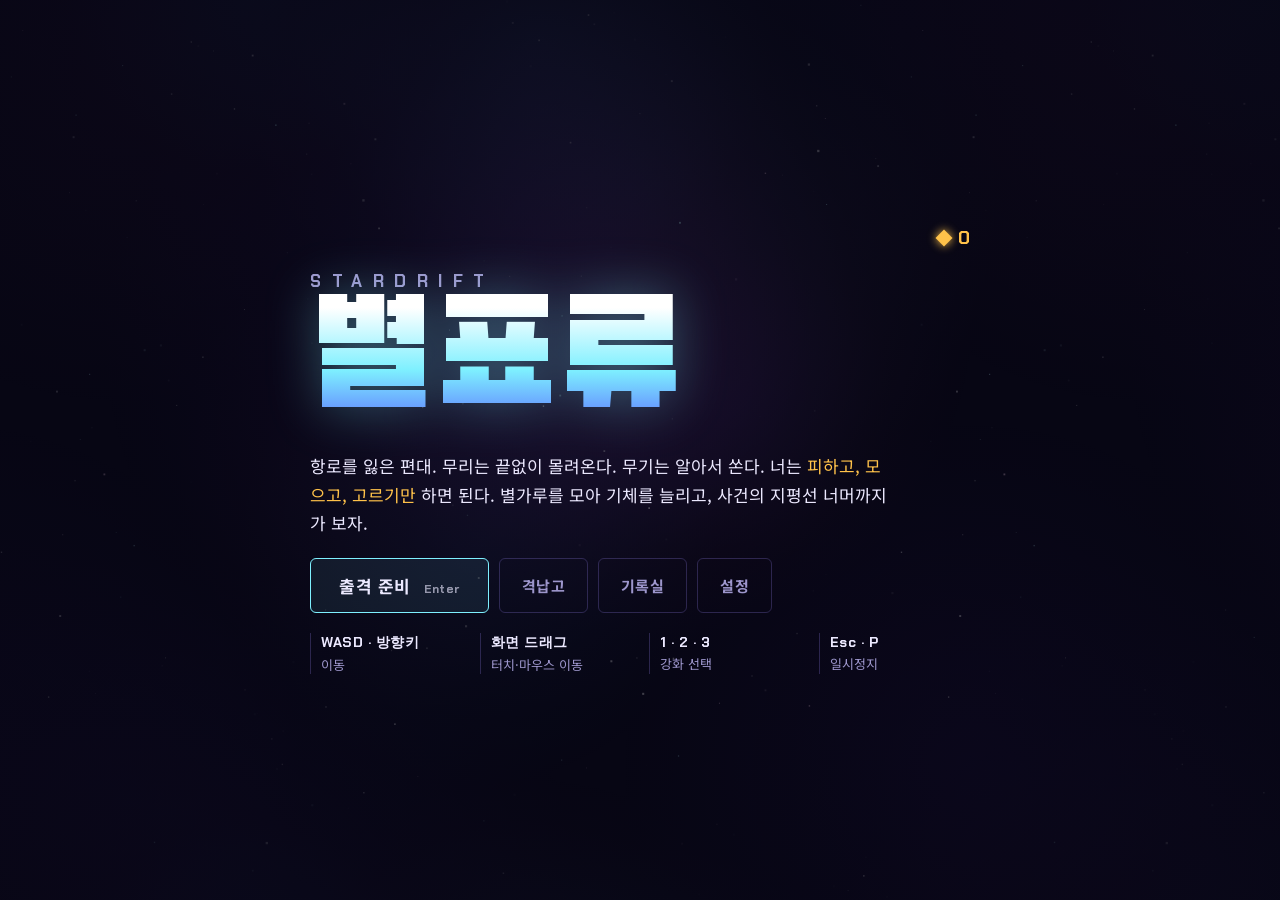
==== commit 5529fe0a: "별표류 2.0: 기체·무기·적·보스 확장, 스테이지, 영구 강화, 업적, 튜토리얼 - 기체 5종, 무기 12종(한 판 최대 6개), 적 12종, 고유 패턴 보스 6종 - 스테이지 " ====
--- a/index.html
+++ b/index.html
@@ -5,1377 +5,181 @@
 <meta name="viewport" content="width=device-width,initial-scale=1,maximum-scale=1,user-scalable=no,viewport-fit=cover">
 <title>별표류 STARDRIFT</title>
 <meta name="claude:viewport-fit-sides" content="cover">
-<meta name="description" content="10분을 버티는 네온 우주 생존 슈팅 게임. 브라우저에서 바로 플레이.">
+<meta name="description" content="네온 우주 생존 슈팅 로그라이트. 기체 5종, 무기 12종, 보스 6종, 스테이지 4개.">
 <link rel="preconnect" href="https://fonts.googleapis.com">
 <link rel="preconnect" href="https://fonts.gstatic.com" crossorigin>
 <link rel="stylesheet" href="https://fonts.googleapis.com/css2?family=Black+Han+Sans&family=Chakra+Petch:wght@500;700&family=Noto+Sans+KR:wght@400;700;900&display=swap">
-<style>
-/* Layout: full-bleed canvas world; thin HUD pinned to the edges; menus are glass panels floating over the live starfield. */
-:root{
-  --void:#070614;          /* deep space */
-  --deep:#141033;          /* panel fill */
-  --ink:#ece9ff;           /* primary text */
-  --dim:#9d96cc;           /* secondary text */
-  --ice:#7ef0ff;           /* player, friendly */
-  --rose:#ff4fa3;          /* hostiles */
-  --amber:#ffc24a;         /* experience, rewards */
-  --mint:#5affb4;          /* hull, healing */
-  --line:rgba(158,140,255,.24);
-  --f-display:'Black Han Sans','Noto Sans KR',system-ui,sans-serif;
-  --f-body:'Noto Sans KR',system-ui,-apple-system,sans-serif;
-  --f-num:'Chakra Petch',ui-monospace,SFMono-Regular,Menlo,monospace;
-  color-scheme:dark;
-}
-*{box-sizing:border-box}
-html,body{height:100%;margin:0;overflow:hidden;background:var(--void);color:var(--ink);font-family:var(--f-body);-webkit-tap-highlight-color:transparent;user-select:none;-webkit-user-select:none}
-[hidden]{display:none!important}
-canvas{position:fixed;inset:0;display:block;touch-action:none}
-button{font:inherit;color:inherit;cursor:pointer}
-button:focus-visible{outline:2px solid var(--ice);outline-offset:3px}
-
-/* ---------- HUD ---------- */
-#hud{position:fixed;inset:0;pointer-events:none;font-family:var(--f-num)}
-.xpbar{position:absolute;left:0;right:0;top:0;height:calc(5px + env(safe-area-inset-top,0px));background:rgba(255,194,74,.12)}
-.xpbar i{position:absolute;left:0;bottom:0;height:5px;width:0;background:var(--amber);box-shadow:0 0 12px var(--amber);transition:width .12s linear}
-.hud-top{position:absolute;left:0;right:0;top:calc(14px + env(safe-area-inset-top,0px));padding-left:max(16px,env(safe-area-inset-left,0px));padding-right:max(16px,env(safe-area-inset-right,0px));display:grid;grid-template-columns:1fr auto 1fr;align-items:center;gap:12px}
-.hp{display:flex;align-items:center;gap:8px;min-width:0}
-.hp .lbl,.stat .lbl{font-size:11px;letter-spacing:.16em;color:var(--dim)}
-.hpbar{position:relative;width:min(160px,26vw);height:8px;border:1px solid rgba(90,255,180,.45);border-radius:2px;overflow:hidden}
-.hpbar i{position:absolute;inset:0 auto 0 0;width:100%;background:var(--mint);box-shadow:0 0 10px var(--mint);transition:width .15s}
-#hptext{font-size:13px;font-variant-numeric:tabular-nums;color:var(--mint)}
-.timer{font-size:clamp(22px,4vw,30px);font-weight:700;letter-spacing:.06em;font-variant-numeric:tabular-nums;text-shadow:0 0 14px rgba(126,240,255,.5)}
-.right{display:flex;justify-content:flex-end;align-items:center;gap:14px;font-size:13px;font-variant-numeric:tabular-nums}
-.stat{display:flex;align-items:baseline;gap:6px}
-.stat b{font-size:15px}
-.iconbtn{pointer-events:auto;width:34px;height:34px;border:1px solid var(--line);background:rgba(20,16,51,.6);border-radius:8px;font-family:var(--f-num);font-size:13px;font-weight:700;display:grid;place-items:center}
-.iconbtn[aria-pressed="true"]{color:var(--dim);text-decoration:line-through}
-#bossbar{position:absolute;left:50%;transform:translateX(-50%);top:calc(64px + env(safe-area-inset-top,0px));width:min(520px,calc(100% - 32px));text-align:center}
-#bossbar span{font-family:var(--f-display);font-size:15px;letter-spacing:.08em;color:var(--rose);text-shadow:0 0 12px var(--rose)}
-.bb{margin-top:6px;height:7px;border:1px solid rgba(255,79,163,.5);border-radius:2px;overflow:hidden;position:relative}
-.bb i{position:absolute;inset:0 auto 0 0;width:100%;background:linear-gradient(90deg,#ff3355,var(--rose));box-shadow:0 0 12px var(--rose)}
-#loadout{position:absolute;left:max(16px,env(safe-area-inset-left,0px));bottom:calc(14px + env(safe-area-inset-bottom,0px));right:max(16px,env(safe-area-inset-right,0px));display:flex;flex-wrap:wrap;gap:6px;font-family:var(--f-body);font-size:12px}
-#loadout span{padding:3px 8px;border:1px solid var(--line);border-radius:4px;background:rgba(20,16,51,.55);color:var(--dim)}
-#loadout span b{color:var(--ice);font-family:var(--f-num);margin-left:5px}
-@media (max-width:560px){.hp .lbl{display:none}.hpbar{width:22vw}.right{gap:8px}.controls{grid-template-columns:repeat(2,minmax(0,1fr))}}
-
-#banner{position:fixed;left:0;right:0;top:32%;text-align:center;pointer-events:none;font-family:var(--f-display);font-size:clamp(26px,6vw,46px);letter-spacing:.04em;padding-left:max(16px,env(safe-area-inset-left,0px));padding-right:max(16px,env(safe-area-inset-right,0px));animation:pulse .5s ease-in-out infinite alternate}
-#banner.warn{color:var(--rose);text-shadow:0 0 24px var(--rose)}
-#banner.info{color:var(--amber);text-shadow:0 0 24px var(--amber)}
-#banner small{display:block;font-family:var(--f-body);font-size:14px;letter-spacing:.1em;color:var(--ink);opacity:.8;margin-top:6px}
-@keyframes pulse{from{opacity:1}to{opacity:.55}}
-
-/* ---------- Screens ---------- */
-.screen{position:fixed;inset:0;display:flex;align-items:center;justify-content:center;overflow-y:auto;padding-block:calc(24px + env(safe-area-inset-top,0px)) calc(24px + env(safe-area-inset-bottom,0px));padding-left:max(16px,env(safe-area-inset-left,0px));padding-right:max(16px,env(safe-area-inset-right,0px));background:radial-gradient(ellipse at center,rgba(7,6,20,.55),rgba(7,6,20,.88));backdrop-filter:blur(3px);-webkit-backdrop-filter:blur(3px)}
-.panel{width:100%;max-width:760px;margin:auto;display:flex;flex-direction:column;gap:22px}
-.eyebrow{font-family:var(--f-num);font-size:12px;letter-spacing:.32em;color:var(--ice);text-transform:uppercase}
-.btn{border:1px solid var(--ice);background:rgba(126,240,255,.08);padding:13px 26px;border-radius:6px;font-weight:700;font-size:16px;letter-spacing:.04em;color:var(--ink);transition:background .15s,box-shadow .15s}
-.btn:hover{background:rgba(126,240,255,.18);box-shadow:0 0 22px rgba(126,240,255,.3)}
-.btn.ghost{border-color:var(--line);background:transparent;color:var(--dim)}
-.btn.ghost:hover{color:var(--ink);box-shadow:none;background:rgba(158,140,255,.08)}
-.btn kbd{font-family:var(--f-num);font-size:12px;opacity:.6;margin-left:8px}
-.row{display:flex;flex-wrap:wrap;gap:12px;align-items:center}
-
-/* title */
-#title .panel{max-width:640px}
-.logo{display:flex;flex-direction:column;gap:2px}
-.logo h1{margin:0;font-family:var(--f-display);font-weight:400;font-size:clamp(76px,19vw,150px);line-height:.92;letter-spacing:-.01em;background:linear-gradient(180deg,#fff 10%,var(--ice) 55%,#5b6bff 100%);-webkit-background-clip:text;background-clip:text;color:transparent;filter:drop-shadow(0 0 26px rgba(126,240,255,.35))}
-.logo .en{font-family:var(--f-num);font-weight:700;font-size:clamp(13px,2.6vw,17px);letter-spacing:.62em;color:var(--dim)}
-.lede{margin:0;font-size:17px;line-height:1.7;max-width:34em;color:var(--ink)}
-.lede em{font-style:normal;color:var(--amber)}
-.controls{display:grid;grid-template-columns:repeat(4,minmax(0,1fr));gap:10px 18px;font-size:13px;color:var(--dim)}
-.controls div{display:flex;flex-direction:column;gap:3px;border-left:1px solid var(--line);padding-left:10px}
-.controls b{color:var(--ink);font-family:var(--f-num);letter-spacing:.04em;font-size:14px}
-.best{font-family:var(--f-num);font-size:13px;color:var(--dim);letter-spacing:.06em}
-.best b{color:var(--amber);font-weight:700}
-
-/* level up */
-#levelup h2,#over h2,#pause h2{margin:0;font-family:var(--f-display);font-weight:400;font-size:clamp(40px,9vw,64px);line-height:1;text-wrap:balance}
-#levelup h2{color:var(--amber);text-shadow:0 0 28px rgba(255,194,74,.45)}
-.cards{display:grid;grid-template-columns:repeat(3,minmax(0,1fr));gap:14px}
-@media (max-width:640px){.cards{grid-template-columns:1fr}}
-.card{position:relative;text-align:left;display:flex;flex-direction:column;gap:10px;padding:18px 18px 16px;min-width:0;border:1px solid var(--line);border-radius:10px;background:linear-gradient(180deg,rgba(32,26,74,.92),rgba(16,13,40,.92));transition:transform .12s,border-color .12s,box-shadow .12s}
-.card:hover,.card:focus-visible{transform:translateY(-3px);border-color:var(--c,var(--ice));box-shadow:0 0 0 1px var(--c,var(--ice)),0 10px 34px -8px var(--c,var(--ice));outline:none}
-.card .top{display:flex;justify-content:space-between;align-items:center;gap:8px}
-.chip{font-size:11px;font-weight:700;letter-spacing:.12em;padding:3px 8px;border-radius:3px;color:var(--void);background:var(--c,var(--ice))}
-.card .key{font-family:var(--f-num);font-size:12px;color:var(--dim)}
-.card h3{margin:0;font-size:20px;font-weight:900;line-height:1.25}
-.pips{display:flex;gap:4px}
-.pips i{width:14px;height:4px;border-radius:1px;background:rgba(158,140,255,.25)}
-.pips i.on{background:var(--c,var(--ice));box-shadow:0 0 6px var(--c,var(--ice))}
-.pips i.new{background:#fff;box-shadow:0 0 8px #fff}
-.card p{margin:0;font-size:14px;line-height:1.6;color:var(--dim)}
-.card .lv{font-family:var(--f-num);font-size:12px;color:var(--c,var(--ice));letter-spacing:.06em}
-
-/* end */
-#over h2.win{color:var(--amber);text-shadow:0 0 28px rgba(255,194,74,.45)}
-#over h2.lose{color:var(--rose);text-shadow:0 0 28px rgba(255,79,163,.45)}
-.stats{display:grid;grid-template-columns:repeat(4,minmax(0,1fr));gap:1px;background:var(--line);border:1px solid var(--line);border-radius:8px;overflow:hidden}
-@media (max-width:560px){.stats{grid-template-columns:repeat(2,minmax(0,1fr))}}
-.stats div{background:rgba(16,13,40,.92);padding:14px 14px 12px;display:flex;flex-direction:column;gap:4px}
-.stats span{font-size:12px;color:var(--dim);letter-spacing:.08em}
-.stats b{font-family:var(--f-num);font-size:26px;font-variant-numeric:tabular-nums}
-.stats .rec{font-size:11px;color:var(--amber);letter-spacing:.1em;font-family:var(--f-num)}
-.build{display:flex;flex-wrap:wrap;gap:6px;font-size:13px}
-.build span{padding:4px 9px;border:1px solid var(--line);border-radius:4px;color:var(--dim)}
-.build b{color:var(--ice);font-family:var(--f-num);margin-left:5px}
-.sub{margin:0;color:var(--dim);font-size:15px;line-height:1.6}
-@media (prefers-reduced-motion:reduce){#banner{animation:none}.card{transition:none}}
-</style>
+<link rel="stylesheet" href="style.css">
 </head>
 <body>
 <canvas id="c" aria-label="게임 화면"></canvas>
 
+<!-- ============ HUD ============ -->
 <div id="hud" hidden>
   <div class="xpbar"><i id="xpfill"></i></div>
   <div class="hud-top">
     <div class="hp"><span class="lbl">HULL</span><div class="hpbar"><i id="hpfill"></i></div><b id="hptext">100</b></div>
-    <div class="timer" id="timer">00:00</div>
+    <div class="clock"><div class="timer" id="timer">00:00</div><div class="sub-timer" id="subtimer"></div></div>
     <div class="right">
       <span class="stat"><span class="lbl">LV</span><b id="lvl">1</b></span>
-      <span class="stat"><span class="lbl">처치</span><b id="kills">0</b></span>
+      <span class="stat stat-kills"><span class="lbl">처치</span><b id="kills">0</b></span>
       <button class="iconbtn" id="btnMute" aria-pressed="false" aria-label="소리 켜고 끄기">♪</button>
       <button class="iconbtn" id="btnPause" aria-label="일시정지">II</button>
     </div>
   </div>
-  <div id="bossbar" hidden><span id="bossname">하이브 코어</span><div class="bb"><i id="bossfill"></i></div></div>
+  <div id="bossbar" hidden><span id="bossname"></span><div class="bb"><i id="bossfill"></i></div></div>
   <div id="loadout"></div>
 </div>
 <div id="banner" hidden></div>
+<div id="tip" hidden></div>
+<div id="toasts" aria-live="polite"></div>
 
+<!-- ============ TITLE ============ -->
 <section class="screen" id="title">
   <div class="panel">
+    <div class="dust-line"><span class="dust" id="dustTitle">0</span></div>
     <div class="logo">
       <span class="en">STARDRIFT</span>
       <h1>별표류</h1>
     </div>
-    <p class="lede">항로를 잃은 정찰기 한 대. 무리는 끝없이 몰려온다. <em>10분</em>을 버티면 구조선이 온다. 무기는 알아서 쏜다. 너는 피하고, 모으고, 고르기만 하면 된다.</p>
+    <p class="lede">항로를 잃은 편대. 무리는 끝없이 몰려온다. 무기는 알아서 쏜다. 너는 <em>피하고, 모으고, 고르기만</em> 하면 된다. 별가루를 모아 기체를 늘리고, 사건의 지평선 너머까지 가 보자.</p>
+    <div class="menu">
+      <button class="btn big" id="btnPlay">출격 준비 <kbd>Enter</kbd></button>
+      <button class="btn ghost" id="btnHangar">격납고</button>
+      <button class="btn ghost" id="btnRecords">기록실</button>
+      <button class="btn ghost" id="btnSettings">설정</button>
+    </div>
     <div class="controls">
       <div><b>WASD · 방향키</b>이동</div>
-      <div><b>화면 드래그</b>이동 (터치·마우스)</div>
+      <div><b>화면 드래그</b>터치·마우스 이동</div>
       <div><b>1 · 2 · 3</b>강화 선택</div>
       <div><b>Esc · P</b>일시정지</div>
-    </div>
-    <div class="row">
-      <button class="btn" id="btnStart">출격 <kbd>Enter</kbd></button>
-      <span class="best" id="bestLine">최고 기록 없음</span>
     </div>
   </div>
 </section>
 
-<section class="screen" id="levelup" hidden>
-  <div class="panel">
-    <div>
-      <div class="eyebrow" id="luEyebrow">LEVEL 2</div>
-      <h2>강화를 고르세요</h2>
+<!-- ============ PREP: stage + ship ============ -->
+<section class="screen" id="prep" hidden>
+  <div class="panel wide">
+    <div class="head-row">
+      <div><div class="eyebrow">LAUNCH PREP</div><h2>출격 준비</h2></div>
+      <span class="dust" id="dustPrep">0</span>
     </div>
-    <div class="cards" id="cards"></div>
-    <div class="row"><button class="btn ghost" id="btnReroll">다시 뽑기 <kbd>R</kbd></button></div>
-  </div>
-</section>
-
-<section class="screen" id="pause" hidden>
-  <div class="panel">
-    <div><div class="eyebrow">PAUSED</div><h2>일시정지</h2></div>
-    <div class="build" id="pauseBuild"></div>
+    <h3 class="section">항로</h3>
+    <div class="stage-list" id="stageList"></div>
+    <h3 class="section">기체</h3>
+    <div class="ship-list" id="shipList"></div>
     <div class="row">
-      <button class="btn" id="btnResume">계속 <kbd>Esc</kbd></button>
-      <button class="btn ghost" id="btnQuit">포기하고 처음으로</button>
+      <button class="btn big" id="btnLaunch">출격 <kbd>Enter</kbd></button>
+      <button class="btn ghost" id="btnPrepBack">뒤로 <kbd>Esc</kbd></button>
+      <span class="hint" id="prepHint"></span>
     </div>
   </div>
 </section>
 
-<section class="screen" id="over" hidden>
+<!-- ============ HANGAR ============ -->
+<section class="screen" id="hangar" hidden>
+  <div class="panel wide">
+    <div class="head-row">
+      <div><div class="eyebrow">HANGAR</div><h2>격납고</h2></div>
+      <span class="dust" id="dustHangar">0</span>
+    </div>
+    <div class="tabs" role="tablist">
+      <button class="tab" role="tab" id="tabMeta" aria-selected="true">영구 강화</button>
+      <button class="tab" role="tab" id="tabShips" aria-selected="false">기체</button>
+    </div>
+    <div id="metaList" class="meta-list"></div>
+    <div id="shipShop" class="ship-list" hidden></div>
+    <div class="row"><button class="btn ghost" id="btnHangarBack">뒤로 <kbd>Esc</kbd></button></div>
+  </div>
+</section>
+
+<!-- ============ RECORDS ============ -->
+<section class="screen" id="records" hidden>
+  <div class="panel wide">
+    <div class="head-row">
+      <div><div class="eyebrow">ARCHIVE</div><h2>기록실</h2></div>
+      <span class="ach-count" id="achCount"></span>
+    </div>
+    <div class="tabs" role="tablist">
+      <button class="tab" role="tab" id="tabAch" aria-selected="true">업적</button>
+      <button class="tab" role="tab" id="tabCodex" aria-selected="false">도감</button>
+      <button class="tab" role="tab" id="tabStats" aria-selected="false">통계</button>
+    </div>
+    <div id="achList" class="ach-list"></div>
+    <div id="codexList" class="codex" hidden></div>
+    <div id="statsList" class="stats" hidden></div>
+    <div class="row"><button class="btn ghost" id="btnRecordsBack">뒤로 <kbd>Esc</kbd></button></div>
+  </div>
+</section>
+
+<!-- ============ SETTINGS ============ -->
+<section class="screen" id="settings" hidden>
   <div class="panel">
-    <div><div class="eyebrow" id="overEyebrow">MISSION LOG</div><h2 id="overTitle" class="lose">격추됨</h2></div>
-    <p class="sub" id="overSub"></p>
-    <div class="stats" id="overStats"></div>
-    <div class="build" id="overBuild"></div>
+    <div><div class="eyebrow">SETTINGS</div><h2>설정</h2></div>
+    <div class="settings">
+      <label class="toggle"><input type="checkbox" id="optSound"><span>효과음과 음악</span></label>
+      <label class="toggle"><input type="checkbox" id="optShake"><span>화면 흔들림</span></label>
+      <label class="toggle"><input type="checkbox" id="optTips"><span>다음 출격 때 튜토리얼 다시 보기</span></label>
+    </div>
+    <div class="danger">
+      <p>저장된 별가루, 해금, 업적, 기록을 모두 지웁니다. 되돌릴 수 없습니다.</p>
+      <div class="row">
+        <button class="btn ghost" id="btnReset">데이터 초기화</button>
+        <button class="btn danger-btn" id="btnResetConfirm" hidden>정말 지우기</button>
+      </div>
+    </div>
+    <div class="row"><button class="btn ghost" id="btnSettingsBack">뒤로 <kbd>Esc</kbd></button></div>
+  </div>
+</section>
+
+<!-- ============ LEVEL UP ============ -->
+<section class="screen" id="levelup" hidden>
+  <div class="panel wide">
+    <div>
+      <div class="eyebrow" id="luEyebrow">LEVEL 2</div>
+      <h2 class="gold">강화를 고르세요</h2>
+      <p class="sub" id="luHint" hidden>카드를 누르거나 숫자 키를 누르세요. 무기는 최대 6개까지 달 수 있습니다.</p>
+    </div>
+    <div class="cards" id="cards"></div>
+    <div class="row"><button class="btn ghost" id="btnReroll">다시 뽑기</button><span class="hint" id="weaponSlots"></span></div>
+  </div>
+</section>
+
+<!-- ============ PAUSE ============ -->
+<section class="screen" id="pause" hidden>
+  <div class="panel">
+    <div><div class="eyebrow" id="pauseEyebrow">PAUSED</div><h2>일시정지</h2></div>
+    <div class="build" id="pauseBuild"></div>
     <div class="row">
-      <button class="btn" id="btnAgain">다시 출격 <kbd>Enter</kbd></button>
-      <button class="btn ghost" id="btnEndless" hidden>계속 싸우기 (무한 모드)</button>
-      <button class="btn ghost" id="btnHome">처음으로</button>
+      <button class="btn" id="btnResume">계속 <kbd>Esc</kbd></button>
+      <button class="btn ghost" id="btnQuit">출격 포기</button>
+      <button class="btn danger-btn" id="btnQuitConfirm" hidden>포기하고 귀환</button>
     </div>
   </div>
 </section>
 
-<script>
-(() => {
-'use strict';
+<!-- ============ RESULT ============ -->
+<section class="screen" id="over" hidden>
+  <div class="panel wide">
+    <div><div class="eyebrow" id="overEyebrow">MISSION LOG</div><h2 id="overTitle" class="lose">격추됨</h2></div>
+    <p class="sub" id="overSub"></p>
+    <div class="stats" id="overStats"></div>
+    <div class="earn" id="overEarn"></div>
+    <div class="new-ach" id="overAch"></div>
+    <div class="build" id="overBuild"></div>
+    <div class="row">
+      <button class="btn big" id="btnAgain">다시 출격 <kbd>Enter</kbd></button>
+      <button class="btn ghost" id="btnToPrep">출격 준비로</button>
+      <button class="btn ghost" id="btnToHangar">격납고</button>
+    </div>
+  </div>
+</section>
 
-/* ============================================================
-   utilities
-   ============================================================ */
-const TAU = Math.PI * 2;
-const rnd = (a = 1, b) => b === undefined ? Math.random() * a : a + Math.random() * (b - a);
-const clamp = (v, a, b) => v < a ? a : v > b ? b : v;
-const fmtT = s => { s = Math.max(0, Math.floor(s)); return String(Math.floor(s / 60)).padStart(2, '0') + ':' + String(s % 60).padStart(2, '0'); };
-const $ = id => document.getElementById(id);
-const store = {
-  get(k, d) { try { const v = localStorage.getItem('stardrift.' + k); return v == null ? d : JSON.parse(v); } catch (e) { return d; } },
-  set(k, v) { try { localStorage.setItem('stardrift.' + k, JSON.stringify(v)); } catch (e) {} }
-};
-const REDUCED = window.matchMedia && matchMedia('(prefers-reduced-motion: reduce)').matches;
-
-const COL = {
-  player: '#7ef0ff', pbullet: '#dffcff', blade: '#a8f6ff',
-  drone: '#ff4fa3', dasher: '#ff7a45', spitter: '#b77bff', splitter: '#3dffb0', mite: '#3dffb0', brute: '#ff3355', boss: '#ff4fa3',
-  ebullet: '#ff9ccf', xp1: '#ffc24a', xp2: '#ff8d3a', xp3: '#d4ff5a',
-  heal: '#5affb4', chest: '#ffe27a', magnet: '#7ef0ff', bolt: '#c8ecff', missile: '#ffd27a', elite: '#ffe27a'
-};
-function hexA(hex, a) { const n = parseInt(hex.slice(1), 16); return `rgba(${n >> 16},${(n >> 8) & 255},${n & 255},${a})`; }
-
-/* ============================================================
-   canvas & glow sprites
-   ============================================================ */
-const cv = $('c'), ctx = cv.getContext('2d');
-let VW = 0, VH = 0, DPR = 1, SC = 1;
-function resize() {
-  DPR = Math.min(window.devicePixelRatio || 1, 2);
-  VW = innerWidth; VH = innerHeight;
-  cv.width = Math.floor(VW * DPR); cv.height = Math.floor(VH * DPR);
-  cv.style.width = VW + 'px'; cv.style.height = VH + 'px';
-  SC = clamp(Math.min(VW, VH) / 760, 0.58, 1.15);
-}
-addEventListener('resize', resize); resize();
-
-const glowCache = new Map();
-function glow(color, r, a = 0.55) {
-  r = Math.max(4, Math.round(r));
-  const k = color + r + a;
-  let c = glowCache.get(k);
-  if (!c) {
-    c = document.createElement('canvas'); c.width = c.height = r * 2;
-    const g = c.getContext('2d'), gr = g.createRadialGradient(r, r, 0, r, r, r);
-    gr.addColorStop(0, hexA(color, a)); gr.addColorStop(0.35, hexA(color, a * 0.45)); gr.addColorStop(1, hexA(color, 0));
-    g.fillStyle = gr; g.fillRect(0, 0, r * 2, r * 2);
-    glowCache.set(k, c);
-  }
-  return c;
-}
-function drawGlow(color, x, y, r, a) { const s = glow(color, r, a); ctx.drawImage(s, x - s.width / 2, y - s.height / 2); }
-
-/* background: nebula + parallax stars */
-const NEB = (() => {
-  const s = 1024, c = document.createElement('canvas'); c.width = c.height = s;
-  const g = c.getContext('2d');
-  const blobs = [['#5b3bff', .16], ['#ff4fa3', .09], ['#1fb5ff', .1], ['#7a2cff', .12], ['#ff7a45', .05]];
-  for (let i = 0; i < 14; i++) {
-    const [col, a] = blobs[i % blobs.length];
-    const x = rnd(s), y = rnd(s), r = rnd(160, 380);
-    for (const ox of [-s, 0, s]) for (const oy of [-s, 0, s]) {
-      const gr = g.createRadialGradient(x + ox, y + oy, 0, x + ox, y + oy, r);
-      gr.addColorStop(0, hexA(col, a)); gr.addColorStop(1, hexA(col, 0));
-      g.fillStyle = gr; g.fillRect(x + ox - r, y + oy - r, r * 2, r * 2);
-    }
-  }
-  return c;
-})();
-const STAR_TILE = 900;
-const STARS = [0.15, 0.35, 0.6].map((f, li) => ({
-  f, list: Array.from({ length: 70 - li * 15 }, () => ({ x: rnd(STAR_TILE), y: rnd(STAR_TILE), s: rnd(0.6, 1.4) + li * 0.5, tw: rnd(TAU), c: Math.random() < 0.18 ? '#ffd9f0' : Math.random() < 0.3 ? '#bdf6ff' : '#ffffff' }))
-}));
-
-/* ============================================================
-   audio (all synthesized)
-   ============================================================ */
-const A = {
-  c: null, muted: store.get('muted', false), last: {}, seq: null,
-  init() {
-    if (this.c) { if (this.c.state === 'suspended') this.c.resume(); return; }
-    const AC = window.AudioContext || window.webkitAudioContext; if (!AC) return;
-    try { this.c = new AC(); } catch (e) { return; }
-    const c = this.c;
-    this.out = c.createGain(); this.out.gain.value = this.muted ? 0 : 0.6;
-    const comp = c.createDynamicsCompressor(); comp.threshold.value = -16; comp.ratio.value = 6;
-    this.out.connect(comp); comp.connect(c.destination);
-    this.sfx = c.createGain(); this.sfx.gain.value = 0.8; this.sfx.connect(this.out);
-    this.mus = c.createGain(); this.mus.gain.value = 0.3; this.mus.connect(this.out);
-    const len = c.sampleRate, b = c.createBuffer(1, len, c.sampleRate), d = b.getChannelData(0);
-    for (let i = 0; i < len; i++) d[i] = Math.random() * 2 - 1;
-    this.nbuf = b;
-  },
-  setMuted(m) { this.muted = m; store.set('muted', m); if (this.out) this.out.gain.setTargetAtTime(m ? 0 : 0.6, this.c.currentTime, 0.02); },
-  gate(k, gap) { if (!this.c || this.muted) return false; const t = this.c.currentTime; if (this.last[k] && t - this.last[k] < gap) return false; this.last[k] = t; return true; },
-  tone(f, dur, type = 'square', vol = .2, f2, dest, when) {
-    const c = this.c, t = when || c.currentTime;
-    const o = c.createOscillator(), g = c.createGain();
-    o.type = type; o.frequency.setValueAtTime(f, t);
-    if (f2) o.frequency.exponentialRampToValueAtTime(f2, t + dur);
-    g.gain.setValueAtTime(vol, t); g.gain.exponentialRampToValueAtTime(0.0001, t + dur);
-    o.connect(g); g.connect(dest || this.sfx); o.start(t); o.stop(t + dur + 0.03);
-  },
-  noise(dur, vol, freq, ftype = 'lowpass', dest, when) {
-    const c = this.c, t = when || c.currentTime;
-    const s = c.createBufferSource(); s.buffer = this.nbuf;
-    const f = c.createBiquadFilter(); f.type = ftype; f.frequency.value = freq;
-    const g = c.createGain(); g.gain.setValueAtTime(vol, t); g.gain.exponentialRampToValueAtTime(0.0001, t + dur);
-    s.connect(f); f.connect(g); g.connect(dest || this.sfx); s.start(t, rnd(0.5)); s.stop(t + dur + 0.03);
-  },
-  shoot() { if (this.gate('shoot', .075)) this.tone(rnd(900, 1000), .05, 'square', .035, 1700); },
-  hit() { if (this.gate('hit', .035)) this.noise(.05, .08, 3200, 'bandpass'); },
-  kill() { if (this.gate('kill', .045)) { this.noise(.16, .16, 1400); this.tone(rnd(160, 200), .14, 'triangle', .12, 50); } },
-  big() { if (this.gate('big', .1)) { this.noise(.6, .4, 600); this.tone(90, .6, 'sawtooth', .18, 30); } },
-  pick(p) { if (this.gate('pick', .03)) this.tone(520 * Math.pow(2, Math.min(p, 24) / 12), .07, 'sine', .07); },
-  hurt() { if (this.gate('hurt', .1)) { this.tone(220, .25, 'sawtooth', .2, 70); this.noise(.2, .2, 900); } },
-  zap() { if (this.gate('zap', .08)) this.noise(.12, .14, 5200, 'highpass'); },
-  nova() { if (this.gate('nova', .1)) { this.tone(140, .35, 'sine', .25, 40); this.noise(.3, .12, 700); } },
-  launch() { if (this.gate('launch', .1)) this.noise(.18, .08, 2400, 'bandpass'); },
-  shield() { if (this.gate('shield', .1)) this.tone(1200, .3, 'triangle', .16, 300); },
-  level() { if (!this.gate('level', .2)) return; const t = this.c.currentTime; [0, 4, 7, 12, 16].forEach((s, i) => this.tone(440 * Math.pow(2, s / 12), .18, 'triangle', .13, null, null, t + i * .06)); },
-  siren() { if (!this.gate('siren', 1)) return; const t = this.c.currentTime; for (let i = 0; i < 3; i++) this.tone(300, .45, 'sawtooth', .12, 600, null, t + i * .55); },
-  heal() { if (this.gate('heal', .2)) { const t = this.c.currentTime; this.tone(660, .15, 'sine', .14, null, null, t); this.tone(990, .2, 'sine', .14, null, null, t + .08); } },
-  /* music: 116bpm, four-bar loop in A minor; layers join as the run heats up */
-  startMusic() { if (!this.c || this.seq) return; this.step = 0; this.nt = this.c.currentTime + .08; this.seq = setInterval(() => this.sched(), 30); },
-  stopMusic() { clearInterval(this.seq); this.seq = null; },
-  sched() { const spb = 60 / 116 / 4; while (this.nt < this.c.currentTime + .12) { this.play(this.step, this.nt); this.nt += spb; this.step = (this.step + 1) % 64; } },
-  play(s, t) {
-    if (this.muted) return;
-    const bar = s >> 4, st = s & 15;
-    const roots = [55, 43.65, 65.41, 49];   // A1 F1 C2 G1
-    const chords = [[0, 3, 7, 10], [0, 4, 7, 11], [0, 4, 7, 9], [0, 4, 7, 10]];
-    const heat = G ? Math.min(1, G.t / 240) : 0, boss = G && G.boss;
-    if (st % 4 === 0) { this.tone(130, .16, 'sine', .45, 38, this.mus, t); }
-    if (st % 4 === 2) this.noise(.04, .12, 7000, 'highpass', this.mus, t);
-    if (boss && st % 2 === 1) this.noise(.03, .07, 9000, 'highpass', this.mus, t);
-    if ([0, 3, 6, 8, 11, 14].includes(st)) this.tone(roots[bar] * (st === 8 ? 2 : 1), .2, 'sawtooth', .13, null, this.mus, t);
-    if (heat > .35 && st % 2 === 0) {
-      const ch = chords[bar], n = ch[(st >> 1) % 4];
-      this.tone(roots[bar] * 4 * Math.pow(2, n / 12), .12, 'triangle', .05 * heat, null, this.mus, t);
-    }
-    if (boss && st === 0) this.tone(roots[bar] * 2, .5, 'square', .05, null, this.mus, t);
-  }
-};
-
-/* ============================================================
-   definitions
-   ============================================================ */
-const ED = {
-  drone:    { hp: 14,  speed: 82,  r: 11, dmg: 8,  xp: 1,  shape: 'diamond' },
-  dasher:   { hp: 22,  speed: 64,  r: 12, dmg: 12, xp: 2,  shape: 'tri' },
-  spitter:  { hp: 26,  speed: 58,  r: 13, dmg: 8,  xp: 3,  shape: 'hex' },
-  splitter: { hp: 46,  speed: 52,  r: 17, dmg: 12, xp: 3,  shape: 'ring' },
-  mite:     { hp: 8,   speed: 120, r: 7,  dmg: 5,  xp: 1,  shape: 'diamond' },
-  brute:    { hp: 160, speed: 40,  r: 26, dmg: 22, xp: 10, shape: 'square', kb: .75 },
-  boss:     { hp: 2400, speed: 58, r: 46, dmg: 30, xp: 0,  shape: 'boss', kb: 1 }
-};
-const BOSS_NAMES = ['하이브 코어', '쌍둥이 성운', '공허의 여왕', '종말 기관'];
-
-const WEAPON_NAMES = { blaster: '펄스 블래스터', orbit: '궤도 칼날', chain: '연쇄 번개', nova: '충격파', missile: '추적 미사일', shield: '반응 보호막' };
-const CAT = { weapon: ['무기', '#7ef0ff'], power: ['강화', '#ffc24a'], hull: ['생존', '#5affb4'] };
-
-/* upgrade pool: each has max level, apply(), desc(level being taken) */
-const UPS = [
-  { id: 'orbit', cat: 'weapon', name: '궤도 칼날', max: 5, w: 1.1,
-    desc: l => l === 1 ? '기체 주위를 도는 칼날 2개. 닿는 적을 계속 벤다.' : `칼날 ${l + 1}개로 늘고 피해 +4, 회전 반경이 넓어진다.`,
-    apply: l => { W.orbit = l; } },
-  { id: 'chain', cat: 'weapon', name: '연쇄 번개', max: 5, w: 1.1,
-    desc: l => l === 1 ? '주기적으로 번개를 떨어뜨려 적 3마리를 연달아 감전시킨다.' : `연쇄 대상 ${l + 2}마리, 피해 +8, 재사용 시간 단축.`,
-    apply: l => { W.chain = l; } },
-  { id: 'nova', cat: 'weapon', name: '충격파', max: 5, w: 1,
-    desc: l => l === 1 ? '주변 전체에 충격파를 터뜨려 피해를 주고 밀어낸다.' : `반경 확대, 피해 +12, 재사용 시간 단축.`,
-    apply: l => { W.nova = l; } },
-  { id: 'missile', cat: 'weapon', name: '추적 미사일', max: 5, w: 1,
-    desc: l => l === 1 ? '적을 쫓아가 폭발하는 미사일을 발사한다. 범위 피해.' : `한 번에 ${1 + Math.floor(l / 2)}발, 피해 +10, 재사용 시간 단축.`,
-    apply: l => { W.missile = l; } },
-  { id: 'shield', cat: 'weapon', name: '반응 보호막', max: 4, w: .8,
-    desc: l => l === 1 ? '피격 1회를 막는 보호막. 깨질 때 주변을 밀어낸다. 13초마다 재생.' : `재생 시간 ${13 - l * 2}초로 단축.`,
-    apply: l => { W.shield = l; if (l === 1) G.shieldOn = true; } },
-  { id: 'multi', cat: 'weapon', name: '분산 발사', max: 4, w: 1,
-    desc: l => `블래스터가 한 번에 ${l + 1}발을 부채꼴로 쏜다.`, apply: () => { S.proj++; } },
-  { id: 'pierce', cat: 'weapon', name: '관통탄', max: 3, w: .9,
-    desc: l => `블래스터 탄이 적 ${l}마리를 더 뚫고 지나간다.`, apply: () => { S.pierce++; } },
-  { id: 'rate', cat: 'power', name: '연사 가속', max: 6, w: 1,
-    desc: () => '블래스터 발사 속도 +18%.', apply: () => { S.rate += .18; } },
-  { id: 'dmg', cat: 'power', name: '과충전 코어', max: 8, w: 1.2,
-    desc: () => '모든 무기 피해 +20%.', apply: () => { S.dmg += .2; } },
-  { id: 'crit', cat: 'power', name: '치명 조준', max: 5, w: .8,
-    desc: () => '치명타 확률 +8%. 치명타는 2배 피해.', apply: () => { S.crit += .08; } },
-  { id: 'area', cat: 'power', name: '증폭 렌즈', max: 5, w: .8,
-    desc: () => '칼날·번개·충격파·폭발 범위 +12%.', apply: () => { S.area += .12; } },
-  { id: 'cool', cat: 'power', name: '냉각 순환기', max: 4, w: .8,
-    desc: () => '번개·충격파·미사일·보호막 재사용 시간 -8%.', apply: () => { S.cool -= .08; } },
-  { id: 'speed', cat: 'hull', name: '추진기 개조', max: 5, w: .9,
-    desc: () => '이동 속도 +9%.', apply: () => { S.speed *= 1.09; } },
-  { id: 'hp', cat: 'hull', name: '장갑 증설', max: 6, w: .9,
-    desc: () => '최대 내구도 +25, 즉시 25 회복.', apply: () => { P.maxHp += 25; P.hp = Math.min(P.maxHp, P.hp + 25); } },
-  { id: 'regen', cat: 'hull', name: '나노 수리', max: 4, w: .8,
-    desc: () => '초당 내구도 0.5 자동 회복.', apply: () => { S.regen += .5; } },
-  { id: 'magnet', cat: 'hull', name: '중력 수집기', max: 4, w: .8,
-    desc: () => '경험치 결정 흡수 범위 +40%.', apply: () => { S.magnet *= 1.4; } }
-];
-const FILLERS = [
-  { id: 'patch', cat: 'hull', name: '응급 수리', max: 99, desc: () => '내구도를 최대치의 40%만큼 회복.', apply: () => { P.hp = Math.min(P.maxHp, P.hp + P.maxHp * .4); } },
-  { id: 'bounty', cat: 'power', name: '현상금', max: 99, desc: () => '점수 +2,000.', apply: () => { G.score += 2000; } }
-];
-
-/* ============================================================
-   state
-   ============================================================ */
-let G = null, P, S, W;
-let enemies, bullets, ebullets, gems, pickups, parts, texts, fx, missiles;
-const BASE_S = { dmg: 1, rate: 1, proj: 1, pierce: 0, speed: 215, magnet: 90, regen: 0, crit: .05, area: 1, cool: 1 };
-const xpNeed = l => Math.floor(5 + l * 4.2 + Math.pow(l, 1.6));
-const best = store.get('best', null);
-let BEST = best;
-let cam = { x: 0, y: 0 }, idleT = 0, eid = 0;
-
-function newGame() {
-  G = { t: 0, state: 'play', kills: 0, score: 0, bossIdx: 0, nextBoss: 180, boss: null, warned: false,
-        swarmT: 55, spawnT: 0, won: false, endless: false, rerolls: 2, pending: 0, ups: {}, choices: [],
-        shake: 0, flash: 0, hurt: 0, combo: 0, comboT: 0, orbitA: 0, shieldOn: false, shieldT: 0,
-        cd: { chain: 1.2, nova: 2.5, missile: 1.5 }, dmgDealt: 0, maxCombo: 0 };
-  P = { x: 0, y: 0, vx: 0, vy: 0, r: 12, hp: 100, maxHp: 100, inv: 0, ang: -Math.PI / 2, level: 1, xp: 0, next: xpNeed(1), fireT: .3 };
-  S = { ...BASE_S };
-  W = { blaster: 1, orbit: 0, chain: 0, nova: 0, missile: 0, shield: 0 };
-  enemies = []; bullets = []; ebullets = []; gems = []; pickups = []; parts = []; texts = []; fx = []; missiles = [];
-  cam.x = 0; cam.y = 0;
-  renderLoadout();
-}
-
-/* ============================================================
-   spatial grid
-   ============================================================ */
-const CELL = 80, MAXR = 50;
-const grid = new Map();
-const gk = (cx, cy) => cx * 100003 + cy;
-function buildGrid() {
-  grid.clear();
-  for (const e of enemies) {
-    if (e.dead) continue;
-    const k = gk(Math.floor(e.x / CELL), Math.floor(e.y / CELL));
-    let a = grid.get(k); if (!a) { a = []; grid.set(k, a); } a.push(e);
-  }
-}
-function forNear(x, y, r, fn) {
-  const m = r + MAXR;
-  const x0 = Math.floor((x - m) / CELL), x1 = Math.floor((x + m) / CELL), y0 = Math.floor((y - m) / CELL), y1 = Math.floor((y + m) / CELL);
-  for (let cx = x0; cx <= x1; cx++) for (let cy = y0; cy <= y1; cy++) {
-    const a = grid.get(gk(cx, cy)); if (!a) continue;
-    for (let i = 0; i < a.length; i++) {
-      const e = a[i]; if (e.dead) continue;
-      const dx = e.x - x, dy = e.y - y, rr = r + e.r;
-      if (dx * dx + dy * dy < rr * rr && fn(e) === true) return true;
-    }
-  }
-  return false;
-}
-function nearest(x, y, maxD, skip) {
-  let b = null, bd = maxD * maxD;
-  for (const e of enemies) {
-    if (e.dead || (skip && skip.has(e))) continue;
-    const dx = e.x - x, dy = e.y - y, d = dx * dx + dy * dy;
-    if (d < bd) { bd = d; b = e; }
-  }
-  return b;
-}
-
-/* ============================================================
-   spawning
-   ============================================================ */
-const mins = () => G.t / 60;
-const hpMul = () => { const m = mins(); return 1 + m * .34 + m * m * .05; };
-function viewR() { return Math.hypot(VW, VH) / 2 / SC; }
-function spawnEnemy(type, x, y, opts = {}) {
-  const d = ED[type], elite = !!opts.elite;
-  const mul = type === 'boss' ? 1 : hpMul();
-  const e = {
-    id: ++eid, type, x, y, vx: 0, vy: 0, kx: 0, ky: 0, r: d.r * (elite ? 1.35 : 1),
-    hp: d.hp * mul * (elite ? 5 : 1), speed: d.speed * (1 + Math.min(.35, mins() * .03)) * (elite ? .9 : 1),
-    dmg: d.dmg * (1 + mins() * .08), xp: d.xp * (elite ? 6 : 1), shape: d.shape, kb: d.kb || 0,
-    color: COL[type], elite, flash: 0, rot: rnd(TAU), t: rnd(2), st: 'chase', stT: 0, orbCd: 0, dead: false
-  };
-  e.maxHp = e.hp;
-  if (opts.hp) { e.hp = e.maxHp = opts.hp; }
-  enemies.push(e);
-  return e;
-}
-function edgePoint(extra = 60) {
-  const a = rnd(TAU), d = viewR() + extra;
-  return [P.x + Math.cos(a) * d + P.vx * .6, P.y + Math.sin(a) * d + P.vy * .6];
-}
-function pickType() {
-  const m = mins(), tbl = [['drone', 10]];
-  if (m > .7) tbl.push(['dasher', 2 + m * .6]);
-  if (m > 1.4) tbl.push(['spitter', 2 + m * .4]);
-  if (m > 2.4) tbl.push(['splitter', 2 + m * .5]);
-  if (m > 3.8) tbl.push(['brute', .8 + m * .25]);
-  let tot = 0; for (const t of tbl) tot += t[1];
-  let r = rnd(tot); for (const t of tbl) { r -= t[1]; if (r <= 0) return t[0]; }
-  return 'drone';
-}
-function director(dt) {
-  const m = mins();
-  G.spawnT -= dt;
-  const cap = 140 + Math.min(220, m * 26);
-  if (G.spawnT <= 0) {
-    G.spawnT = Math.max(.1, .85 - m * .075) * (G.boss ? 1.8 : 1);
-    if (enemies.length < cap) {
-      const n = 1 + Math.floor(m / 1.4);
-      for (let i = 0; i < n; i++) {
-        const [x, y] = edgePoint();
-        spawnEnemy(pickType(), x, y, { elite: m > 1.8 && Math.random() < .025 });
-      }
-    }
-  }
-  /* swarm rings */
-  G.swarmT -= dt;
-  if (G.swarmT <= 0) {
-    G.swarmT = 50;
-    const n = 18 + Math.floor(m * 4), R = viewR() + 40, type = m > 4 ? 'mite' : 'drone';
-    for (let i = 0; i < n; i++) { const a = i / n * TAU; spawnEnemy(type, P.x + Math.cos(a) * R, P.y + Math.sin(a) * R); }
-    showBanner('포위망 접근', '모든 방향에서', 'info', 1.6);
-  }
-  /* bosses */
-  if (!G.boss) {
-    if (!G.warned && G.t >= G.nextBoss - 3.2) { G.warned = true; A.siren(); showBanner('경고: 거대 개체', BOSS_NAMES[G.bossIdx % BOSS_NAMES.length] + ' 접근 중', 'warn', 3); }
-    if (G.t >= G.nextBoss) spawnBoss();
-  } else if (G.t >= G.nextBoss) {
-    /* the old boss is still alive: it enrages instead of a second one arriving */
-    const b = G.boss; b.rage = (b.rage || 0) + 1; b.speed *= 1.2; b.dmg *= 1.15; G.nextBoss += 180; G.bossIdx++;
-    A.siren(); showBanner('광폭화', b.name + '의 공격이 빨라진다', 'warn', 2.4);
-  }
-}
-function spawnBoss() {
-  const i = G.bossIdx, [x, y] = edgePoint(-40);
-  const hp = 2000 * [1, 2.7, 5.6, 9][Math.min(i, 3)] * (1 + Math.max(0, i - 3) * .8);
-  const b = spawnEnemy('boss', x, y, { hp });
-  b.r = 46 + Math.min(i, 3) * 4; b.tier = i; b.pat = -1; b.pt = 1.4; b.sub = 0; b.spin = 0; b.name = BOSS_NAMES[i % BOSS_NAMES.length];
-  b.dmg = 28 + i * 8;
-  G.boss = b; G.bossIdx++; G.nextBoss += 180; G.warned = false;
-  $('bossname').textContent = b.name; $('bossbar').hidden = false;
-}
-
-/* ============================================================
-   combat
-   ============================================================ */
-function hurtEnemy(e, dmg, kx = 0, ky = 0, noCrit) {
-  if (e.dead) return;
-  let crit = false;
-  if (!noCrit && Math.random() < S.crit) { dmg *= 2; crit = true; }
-  e.hp -= dmg; e.flash = .07; G.dmgDealt += dmg;
-  const kr = 1 - e.kb; e.kx += kx * kr; e.ky += ky * kr;
-  if (texts.length < 50 && (crit || dmg >= 24 || e.type === 'boss')) texts.push({ x: e.x + rnd(-6, 6), y: e.y - e.r, v: -46, life: .6, max: .6, txt: Math.round(dmg), crit });
-  A.hit();
-  if (e.hp <= 0) killEnemy(e);
-}
-function burst(x, y, color, n, spd = 160, size = 2.4, life = .5) {
-  for (let i = 0; i < n && parts.length < 1400; i++) {
-    const a = rnd(TAU), s = rnd(.3, 1) * spd;
-    parts.push({ x, y, vx: Math.cos(a) * s, vy: Math.sin(a) * s, life: rnd(.5, 1) * life, max: life, color, size: rnd(.6, 1.2) * size });
-  }
-}
-function dropGem(x, y, v) {
-  if (gems.length > 360) {           // merge into a nearby gem to keep counts sane
-    const g = gems[(Math.random() * gems.length) | 0]; g.v += v; g.tier = g.v >= 20 ? 3 : g.v >= 5 ? 2 : 1; return;
-  }
-  gems.push({ x: x + rnd(-6, 6), y: y + rnd(-6, 6), v, tier: v >= 20 ? 3 : v >= 5 ? 2 : 1, vx: rnd(-40, 40), vy: rnd(-40, 40), pull: false, rot: rnd(TAU) });
-}
-function killEnemy(e) {
-  if (e.dead) return;
-  e.dead = true; G.kills++;
-  G.score += Math.round((e.xp * 10) * (1 + G.combo * .02));
-  G.combo++; G.comboT = 2.2; if (G.combo > G.maxCombo) G.maxCombo = G.combo;
-  if (e.type === 'boss') {
-    A.big(); G.flash = .7; G.shake = 18;
-    burst(e.x, e.y, COL.boss, 140, 420, 4, 1.4); burst(e.x, e.y, '#ffffff', 60, 300, 3, 1);
-    fx.push({ k: 'ring', x: e.x, y: e.y, r0: 20, r1: 420, life: .7, max: .7, color: COL.boss });
-    for (let i = 0; i < 40; i++) dropGem(e.x + rnd(-80, 80), e.y + rnd(-80, 80), 6 + e.tier * 4);
-    pickups.push({ k: 'chest', x: e.x - 30, y: e.y, t: 0 }, { k: 'chest', x: e.x + 30, y: e.y, t: 0 }, { k: 'heal', x: e.x, y: e.y + 40, t: 0 });
-    G.score += 5000 * (e.tier + 1);
-    G.boss = null; $('bossbar').hidden = true;
-    showBanner('격파', e.name, 'info', 1.8);
-    return;
-  }
-  A.kill();
-  burst(e.x, e.y, e.color, e.elite ? 40 : 12 + (e.r | 0) / 2, 200, 2.6, .55);
-  if (e.r > 15) fx.push({ k: 'ring', x: e.x, y: e.y, r0: e.r * .5, r1: e.r * 2.6, life: .3, max: .3, color: e.color });
-  if (e.type === 'splitter') for (let i = 0; i < 3; i++) { const m = spawnEnemy('mite', e.x + rnd(-10, 10), e.y + rnd(-10, 10)); m.kx = rnd(-160, 160); m.ky = rnd(-160, 160); }
-  dropGem(e.x, e.y, e.xp);
-  if (e.elite) { pickups.push({ k: 'chest', x: e.x, y: e.y, t: 0 }); G.shake = Math.max(G.shake, 6); }
-  else {
-    const r = Math.random();
-    if (r < .009) pickups.push({ k: 'heal', x: e.x, y: e.y, t: 0 });
-    else if (r < .0135) pickups.push({ k: 'magnet', x: e.x, y: e.y, t: 0 });
-  }
-}
-function hurtPlayer(dmg, sx, sy) {
-  if (P.inv > 0 || G.state !== 'play') return;
-  if (G.shieldOn) {
-    G.shieldOn = false; G.shieldT = 0; P.inv = .7; A.shield();
-    fx.push({ k: 'ring', x: P.x, y: P.y, r0: 20, r1: 150, life: .35, max: .35, color: COL.player });
-    for (const e of enemies) { const dx = e.x - P.x, dy = e.y - P.y, d = Math.hypot(dx, dy); if (d < 150 && d > 0) { e.kx += dx / d * 420; e.ky += dy / d * 420; } }
-    return;
-  }
-  P.hp -= dmg; P.inv = .55; G.hurt = .45; G.shake = Math.max(G.shake, 9); G.combo = 0;
-  A.hurt(); burst(P.x, P.y, '#ff3355', 18, 220, 2.6, .5);
-  if (sx !== undefined) { const dx = P.x - sx, dy = P.y - sy, d = Math.hypot(dx, dy) || 1; P.vx += dx / d * 260; P.vy += dy / d * 260; }
-  if (P.hp <= 0) { P.hp = 0; endRun(false); }
-}
-
-/* ============================================================
-   weapons
-   ============================================================ */
-function fireBlaster(dt) {
-  P.fireT -= dt;
-  if (P.fireT > 0) return;
-  let t = nearest(P.x, P.y, 640);
-  if (!t) { P.fireT = .05; return; }
-  t = focusBoss(t);
-  P.fireT = 1 / (2.5 * S.rate);
-  const base = Math.atan2(t.y - P.y, t.x - P.x);
-  P.ang = base;
-  const n = S.proj, spread = .15;
-  for (let i = 0; i < n; i++) {
-    const a = base + (i - (n - 1) / 2) * spread, sp = 600;
-    bullets.push({ x: P.x + Math.cos(a) * 14, y: P.y + Math.sin(a) * 14, vx: Math.cos(a) * sp, vy: Math.sin(a) * sp, dmg: 10 * S.dmg, pierce: S.pierce, life: 1.05, hit: [] });
-  }
-  A.shoot();
-}
-/* aim at the boss when it is in range and nothing is right on top of the ship */
-function focusBoss(t) {
-  const b = G.boss;
-  if (!b || t === b) return t;
-  const dt_ = Math.hypot(t.x - P.x, t.y - P.y), db = Math.hypot(b.x - P.x, b.y - P.y);
-  return db < 560 && dt_ > 120 ? b : t;
-}
-function orbitInfo() { const l = W.orbit; return { n: l + 1, R: (64 + l * 7) * S.area, dmg: (9 + l * 4) * S.dmg, sz: 10 * Math.sqrt(S.area) }; }
-function updateOrbit(dt) {
-  if (!W.orbit) return;
-  const o = orbitInfo();
-  G.orbitA += dt * (3.1 + W.orbit * .22);
-  for (let i = 0; i < o.n; i++) {
-    const a = G.orbitA + i / o.n * TAU, bx = P.x + Math.cos(a) * o.R, by = P.y + Math.sin(a) * o.R;
-    forNear(bx, by, o.sz, e => {
-      if (e.orbCd > 0) return;
-      e.orbCd = .38;
-      hurtEnemy(e, o.dmg, Math.cos(a) * 160, Math.sin(a) * 160);
-      burst(bx, by, COL.blade, 3, 120, 1.8, .25);
-    });
-  }
-}
-function updateChain(dt) {
-  if (!W.chain) return;
-  G.cd.chain -= dt;
-  if (G.cd.chain > 0) return;
-  const l = W.chain, first = nearest(P.x, P.y, 460 * S.area);
-  if (!first) { G.cd.chain = .2; return; }
-  G.cd.chain = (2.5 - l * .25) * S.cool;
-  const jumps = 2 + l, range = 175 * S.area, dmg = (16 + l * 8) * S.dmg, seen = new Set();
-  let cur = first, pts = [[P.x, P.y]];
-  for (let j = 0; j <= jumps && cur; j++) {
-    seen.add(cur); pts.push([cur.x, cur.y]);
-    hurtEnemy(cur, dmg, 0, 0);
-    burst(cur.x, cur.y, COL.bolt, 5, 140, 2, .3);
-    cur = nearest(cur.x, cur.y, range, seen);
-  }
-  fx.push({ k: 'bolt', pts: jag(pts), life: .2, max: .2 });
-  A.zap();
-}
-function jag(pts) {
-  const out = [];
-  for (let i = 0; i < pts.length - 1; i++) {
-    const [x0, y0] = pts[i], [x1, y1] = pts[i + 1], dx = x1 - x0, dy = y1 - y0, d = Math.hypot(dx, dy) || 1, nx = -dy / d, ny = dx / d;
-    const seg = Math.max(2, Math.round(d / 26));
-    for (let s = 0; s < seg; s++) { const t = s / seg, o = s === 0 ? 0 : rnd(-10, 10); out.push([x0 + dx * t + nx * o, y0 + dy * t + ny * o]); }
-  }
-  out.push(pts[pts.length - 1]);
-  return out;
-}
-function updateNova(dt) {
-  if (!W.nova) return;
-  G.cd.nova -= dt;
-  if (G.cd.nova > 0) return;
-  const l = W.nova;
-  G.cd.nova = (4.3 - l * .4) * S.cool;
-  const R = (115 + l * 26) * S.area, dmg = (20 + l * 12) * S.dmg;
-  for (const e of enemies) {
-    if (e.dead) continue;
-    const dx = e.x - P.x, dy = e.y - P.y, d = Math.hypot(dx, dy);
-    if (d < R + e.r) hurtEnemy(e, dmg, dx / (d || 1) * 420, dy / (d || 1) * 420);
-  }
-  fx.push({ k: 'ring', x: P.x, y: P.y, r0: 10, r1: R, life: .35, max: .35, color: COL.player, follow: true, w: 5 });
-  G.shake = Math.max(G.shake, 3); A.nova();
-}
-function updateMissiles(dt) {
-  if (W.missile) {
-    G.cd.missile -= dt;
-    if (G.cd.missile <= 0) {
-      const l = W.missile, n0 = nearest(P.x, P.y, 700), t = n0 && (G.boss && Math.hypot(G.boss.x - P.x, G.boss.y - P.y) < 700 ? G.boss : n0);
-      if (!t) G.cd.missile = .3;
-      else {
-        G.cd.missile = (2.4 - l * .2) * S.cool;
-        const n = 1 + Math.floor(l / 2);
-        for (let i = 0; i < n; i++) {
-          const a = P.ang + Math.PI + (i - (n - 1) / 2) * .7 + rnd(-.2, .2);
-          missiles.push({ x: P.x, y: P.y, a, sp: 160, tgt: t, life: 3, dmg: (26 + l * 10) * S.dmg, aoe: 58 * S.area, trail: 0 });
-        }
-        A.launch();
-      }
-    }
-  }
-  for (const m of missiles) {
-    if (!m.tgt || m.tgt.dead) m.tgt = nearest(m.x, m.y, 500);
-    if (m.tgt) {
-      const want = Math.atan2(m.tgt.y - m.y, m.tgt.x - m.x);
-      let da = ((want - m.a + Math.PI * 3) % TAU) - Math.PI;
-      m.a += clamp(da, -5 * dt, 5 * dt);
-    }
-    m.sp = Math.min(520, m.sp + 700 * dt);
-    m.x += Math.cos(m.a) * m.sp * dt; m.y += Math.sin(m.a) * m.sp * dt;
-    m.life -= dt; m.trail -= dt;
-    if (m.trail <= 0 && parts.length < 1400) { m.trail = .02; parts.push({ x: m.x, y: m.y, vx: rnd(-20, 20), vy: rnd(-20, 20), life: .35, max: .35, color: COL.missile, size: 2.2 }); }
-    let boom = m.life <= 0;
-    if (!boom) boom = forNear(m.x, m.y, 6, () => true);
-    if (boom) {
-      m.dead = true;
-      forNear(m.x, m.y, m.aoe, e => { const dx = e.x - m.x, dy = e.y - m.y, d = Math.hypot(dx, dy) || 1; hurtEnemy(e, m.dmg, dx / d * 200, dy / d * 200); });
-      fx.push({ k: 'ring', x: m.x, y: m.y, r0: 6, r1: m.aoe, life: .28, max: .28, color: COL.missile, w: 4 });
-      burst(m.x, m.y, COL.missile, 14, 220, 2.4, .4);
-      A.kill();
-    }
-  }
-  missiles = missiles.filter(m => !m.dead);
-}
-function updateShield(dt) {
-  if (!W.shield || G.shieldOn) return;
-  G.shieldT += dt;
-  if (G.shieldT >= (13 - W.shield * 2) * S.cool) { G.shieldOn = true; G.shieldT = 0; A.shield(); }
-}
-
-/* ============================================================
-   enemies & boss AI
-   ============================================================ */
-function ebullet(x, y, a, sp, dmg, r = 6) { if (ebullets.length < 500) ebullets.push({ x, y, vx: Math.cos(a) * sp, vy: Math.sin(a) * sp, r, dmg, life: 7 }); }
-function updateEnemy(e, dt) {
-  const dx = P.x - e.x, dy = P.y - e.y, d = Math.hypot(dx, dy) || 1, ux = dx / d, uy = dy / d;
-  let tx = ux * e.speed, ty = uy * e.speed, steer = 4;
-  e.t += dt; e.stT -= dt;
-  switch (e.type) {
-    case 'dasher':
-      if (e.st === 'chase' && d < 320 && e.stT <= 0) { e.st = 'wind'; e.stT = .6; e.aim = Math.atan2(dy, dx); }
-      else if (e.st === 'wind') { tx = ty = 0; steer = 10; if (e.stT <= 0) { e.st = 'dash'; e.stT = .42; } }
-      else if (e.st === 'dash') { tx = Math.cos(e.aim) * 470; ty = Math.sin(e.aim) * 470; steer = 14; if (e.stT <= 0) { e.st = 'chase'; e.stT = 1.1; } }
-      break;
-    case 'spitter':
-      if (d < 230) { tx = -ux * e.speed; ty = -uy * e.speed; }
-      else if (d < 320) { tx = -uy * e.speed; ty = ux * e.speed; }
-      if (e.stT <= 0 && d < 520) { e.stT = rnd(2.2, 3); ebullet(e.x, e.y, Math.atan2(dy, dx), 200, e.dmg); }
-      break;
-    case 'boss': return updateBoss(e, dt, d, ux, uy);
-  }
-  e.vx += (tx - e.vx) * Math.min(1, dt * steer);
-  e.vy += (ty - e.vy) * Math.min(1, dt * steer);
-  e.x += (e.vx + e.kx) * dt; e.y += (e.vy + e.ky) * dt;
-  const kd = Math.exp(-7 * dt); e.kx *= kd; e.ky *= kd;
-  e.rot += dt * (e.type === 'drone' || e.type === 'mite' ? 0 : 1.2);
-  if (e.flash > 0) e.flash -= dt;
-  if (e.orbCd > 0) e.orbCd -= dt;
-  /* despawn & recycle very distant stragglers */
-  if (d > viewR() * 2.4) { const [x, y] = edgePoint(); e.x = x; e.y = y; }
-}
-function updateBoss(b, dt, d, ux, uy) {
-  const tier = b.tier, sp = b.speed;
-  let tx, ty;
-  if (d > 300) { tx = ux * sp; ty = uy * sp; } else { tx = (-uy * .9 + ux * .2) * sp; ty = (ux * .9 + uy * .2) * sp; }
-  b.vx += (tx - b.vx) * Math.min(1, dt * 2); b.vy += (ty - b.vy) * Math.min(1, dt * 2);
-  b.x += b.vx * dt; b.y += b.vy * dt; b.rot += dt * .6;
-  if (b.flash > 0) b.flash -= dt;
-  if (b.orbCd > 0) b.orbCd -= dt;
-  const haste = 1 + (b.rage || 0) * .3;
-  b.pt -= dt * haste; b.sub -= dt * haste;
-  if (b.pt <= 0) { b.pat = (b.pat + 1) % 5; b.pt = b.pat === 4 ? 3 : 3.6; b.sub = 0; b.cnt = 0; b.windT = b.dashT = 0; }
-  const toP = Math.atan2(P.y - b.y, P.x - b.x);
-  switch (b.pat) {
-    case 0: /* radial bursts */
-      if (b.sub <= 0 && b.cnt < 3) { b.sub = .9; b.cnt++; const n = 16 + tier * 5, off = rnd(TAU); for (let i = 0; i < n; i++) ebullet(b.x, b.y, off + i / n * TAU, 165 + tier * 12, b.dmg * .45, 7); }
-      break;
-    case 1: /* spiral */
-      if (b.sub <= 0 && b.pt > .8) { b.sub = .085 - tier * .01; b.spin += .38; const arms = 2 + Math.min(tier, 2); for (let i = 0; i < arms; i++) ebullet(b.x, b.y, b.spin + i / arms * TAU, 175, b.dmg * .4, 6); }
-      break;
-    case 2: /* aimed fans */
-      if (b.sub <= 0 && b.cnt < 4) { b.sub = .65; b.cnt++; const n = 5 + tier * 2; for (let i = 0; i < n; i++) ebullet(b.x, b.y, toP + (i - (n - 1) / 2) * .13, 235, b.dmg * .45, 6); }
-      break;
-    case 3: /* summon */
-      if (b.cnt < 1) { b.cnt = 1; const n = 6 + tier * 3; for (let i = 0; i < n; i++) { const a = i / n * TAU; spawnEnemy(tier > 0 && i % 3 === 0 ? 'dasher' : 'drone', b.x + Math.cos(a) * 70, b.y + Math.sin(a) * 70); } fx.push({ k: 'ring', x: b.x, y: b.y, r0: 20, r1: 120, life: .4, max: .4, color: COL.boss }); }
-      break;
-    case 4: /* charge: telegraph, then three rushes at the player */
-      if (b.sub <= 0 && b.cnt < 3) { b.cnt++; b.sub = 1; b.aim = toP; b.windT = .45; }
-      if (b.windT > 0) { b.windT -= dt * haste; b.vx *= .8; b.vy *= .8; if (b.windT <= 0) { b.dashT = .4; } }
-      else if (b.dashT > 0) { b.dashT -= dt; b.x += Math.cos(b.aim) * 560 * dt; b.y += Math.sin(b.aim) * 560 * dt; if (parts.length < 1400) burst(b.x, b.y, COL.boss, 2, 80, 3, .4); }
-      break;
-  }
-}
-function separate() {
-  for (const a of grid.values()) {
-    const n = Math.min(a.length, 14);
-    for (let i = 0; i < n; i++) for (let j = i + 1; j < n; j++) {
-      const p = a[i], q = a[j], dx = q.x - p.x, dy = q.y - p.y, rr = p.r + q.r, d2 = dx * dx + dy * dy;
-      if (d2 < rr * rr && d2 > .01) {
-        const d = Math.sqrt(d2), push = (rr - d) * .5, nx = dx / d, ny = dy / d;
-        const wp = p.type === 'boss' ? 0 : q.type === 'boss' ? 1 : .5;
-        p.x -= nx * push * wp * 2 * (p.type === 'boss' ? 0 : 1); p.y -= ny * push * wp * 2 * (p.type === 'boss' ? 0 : 1);
-        q.x += nx * push * (1 - wp) * 2 * (q.type === 'boss' ? 0 : 1); q.y += ny * push * (1 - wp) * 2 * (q.type === 'boss' ? 0 : 1);
-      }
-    }
-  }
-}
-
-/* ============================================================
-   input
-   ============================================================ */
-const keys = new Set();
-const joy = { on: false, id: null, bx: 0, by: 0, x: 0, y: 0 };
-let AUTO = null; // test autopilot hook
-addEventListener('keydown', e => {
-  const k = e.key.toLowerCase();
-  if (['arrowup', 'arrowdown', 'arrowleft', 'arrowright', ' '].includes(k)) e.preventDefault();
-  keys.add(k);
-  A.init();
-  if (!G || G.state === 'title') { if (k === 'enter' || k === ' ') startRun(); return; }
-  if (G.state === 'play' && (k === 'escape' || k === 'p')) return pauseRun();
-  if (G.state === 'paused' && (k === 'escape' || k === 'p')) return resumeRun();
-  if (G.state === 'levelup') { if (k >= '1' && k <= '3') pickUpgrade(+k - 1); if (k === 'r') reroll(); }
-  if ((G.state === 'over' || G.state === 'win') && k === 'enter') startRun();
-  if (k === 'm') toggleMute();
-});
-addEventListener('keyup', e => keys.delete(e.key.toLowerCase()));
-addEventListener('blur', () => { keys.clear(); joy.on = false; if (G && G.state === 'play') pauseRun(); });
-document.addEventListener('visibilitychange', () => { if (document.hidden && G && G.state === 'play') pauseRun(); });
-cv.addEventListener('pointerdown', e => {
-  A.init();
-  if (!G || G.state !== 'play') return;
-  joy.on = true; joy.id = e.pointerId; joy.bx = joy.x = e.clientX; joy.by = joy.y = e.clientY;
-  try { cv.setPointerCapture(e.pointerId); } catch (_) {}
-});
-cv.addEventListener('pointermove', e => { if (joy.on && e.pointerId === joy.id) { joy.x = e.clientX; joy.y = e.clientY; } });
-const endJoy = e => { if (e.pointerId === joy.id) joy.on = false; };
-cv.addEventListener('pointerup', endJoy); cv.addEventListener('pointercancel', endJoy);
-function inputDir() {
-  if (AUTO) return AUTO();
-  let x = 0, y = 0;
-  if (keys.has('a') || keys.has('arrowleft')) x--;
-  if (keys.has('d') || keys.has('arrowright')) x++;
-  if (keys.has('w') || keys.has('arrowup')) y--;
-  if (keys.has('s') || keys.has('arrowdown')) y++;
-  if (joy.on) {
-    const dx = joy.x - joy.bx, dy = joy.y - joy.by, d = Math.hypot(dx, dy);
-    if (d > 6) { const m = Math.min(1, d / 56); x = dx / d * m; y = dy / d * m; }
-  }
-  const l = Math.hypot(x, y); if (l > 1) { x /= l; y /= l; }
-  return [x, y];
-}
-
-/* ============================================================
-   update
-   ============================================================ */
-function update(dt) {
-  G.t += dt;
-  if (!G.won && G.t >= 600) { G.won = true; endRun(true); return; }
-
-  /* player */
-  const [ix, iy] = inputDir();
-  const ax = ix * S.speed, ay = iy * S.speed;
-  P.vx += (ax - P.vx) * Math.min(1, dt * 12); P.vy += (ay - P.vy) * Math.min(1, dt * 12);
-  P.x += P.vx * dt; P.y += P.vy * dt;
-  if (P.inv > 0) P.inv -= dt;
-  if (S.regen && P.hp < P.maxHp) P.hp = Math.min(P.maxHp, P.hp + S.regen * dt);
-  if (Math.hypot(P.vx, P.vy) > 40 && parts.length < 1400 && Math.random() < .7) {
-    const a = Math.atan2(P.vy, P.vx) + Math.PI;
-    parts.push({ x: P.x + Math.cos(a) * 10, y: P.y + Math.sin(a) * 10, vx: Math.cos(a + rnd(-.4, .4)) * 90, vy: Math.sin(a + rnd(-.4, .4)) * 90, life: .32, max: .32, color: COL.player, size: 2 });
-  }
-  if (G.comboT > 0) { G.comboT -= dt; if (G.comboT <= 0) G.combo = 0; }
-
-  director(dt);
-  for (const e of enemies) if (!e.dead) updateEnemy(e, dt);
-  buildGrid(); separate();
-
-  /* weapons */
-  fireBlaster(dt); updateOrbit(dt); updateChain(dt); updateNova(dt); updateMissiles(dt); updateShield(dt);
-
-  /* player bullets */
-  for (const b of bullets) {
-    b.x += b.vx * dt; b.y += b.vy * dt; b.life -= dt;
-    if (b.life <= 0) { b.dead = true; continue; }
-    forNear(b.x, b.y, 4, e => {
-      if (b.hit.includes(e.id)) return;
-      b.hit.push(e.id);
-      hurtEnemy(e, b.dmg, b.vx * .14, b.vy * .14);
-      if (b.pierce-- <= 0) { b.dead = true; burst(b.x, b.y, COL.pbullet, 3, 90, 1.6, .2); return true; }
-    });
-  }
-  bullets = bullets.filter(b => !b.dead);
-
-  /* contact */
-  forNear(P.x, P.y, P.r - 2, e => { hurtPlayer(e.dmg, e.x, e.y); return true; });
-  for (const b of ebullets) {
-    b.x += b.vx * dt; b.y += b.vy * dt; b.life -= dt;
-    const dx = b.x - P.x, dy = b.y - P.y, rr = b.r + P.r - 4;
-    if (dx * dx + dy * dy < rr * rr && P.inv <= 0) { b.life = 0; hurtPlayer(b.dmg); }
-  }
-  ebullets = ebullets.filter(b => b.life > 0);
-  enemies = enemies.filter(e => !e.dead);
-
-  /* gems */
-  const mag = S.magnet, mag2 = mag * mag;
-  for (const g of gems) {
-    const dx = P.x - g.x, dy = P.y - g.y, d2 = dx * dx + dy * dy;
-    if (d2 < mag2) g.pull = true;
-    if (g.pull) {
-      const d = Math.sqrt(d2) || 1, s = 520 + (g.pullBoost || 0);
-      g.vx += (dx / d * s - g.vx) * Math.min(1, dt * 7); g.vy += (dy / d * s - g.vy) * Math.min(1, dt * 7);
-    } else { g.vx *= .92; g.vy *= .92; }
-    g.x += g.vx * dt; g.y += g.vy * dt; g.rot += dt * 2;
-    if (d2 < (P.r + 10) * (P.r + 10)) { g.got = true; gainXp(g.v); }
-  }
-  gems = gems.filter(g => !g.got);
-
-  /* pickups */
-  for (const p of pickups) {
-    p.t += dt;
-    const dx = P.x - p.x, dy = P.y - p.y, d = Math.hypot(dx, dy);
-    if (d < mag * .8) { p.x += dx / d * 360 * dt; p.y += dy / d * 360 * dt; }
-    if (d < P.r + 14) {
-      p.got = true;
-      if (p.k === 'heal') { P.hp = Math.min(P.maxHp, P.hp + 30); A.heal(); texts.push({ x: P.x, y: P.y - 24, v: -40, life: 1, max: 1, txt: '+30', heal: true }); }
-      if (p.k === 'magnet') { for (const g of gems) { g.pull = true; g.pullBoost = 400; } A.heal(); }
-      if (p.k === 'chest') { G.pending++; A.level(); burst(p.x, p.y, COL.chest, 30, 220, 3, .7); }
-    }
-  }
-  pickups = pickups.filter(p => !p.got);
-
-  /* fx timers */
-  for (const p of parts) { p.x += p.vx * dt; p.y += p.vy * dt; p.vx *= .95; p.vy *= .95; p.life -= dt; }
-  parts = parts.filter(p => p.life > 0);
-  for (const t of texts) { t.y += t.v * dt; t.v *= .93; t.life -= dt; }
-  texts = texts.filter(t => t.life > 0);
-  for (const f of fx) { f.life -= dt; if (f.follow) { f.x = P.x; f.y = P.y; } }
-  fx = fx.filter(f => f.life > 0);
-  G.shake *= Math.exp(-10 * dt); G.flash = Math.max(0, G.flash - dt * 1.6); G.hurt = Math.max(0, G.hurt - dt * 1.8);
-
-  if (G.pending > 0 && G.state === 'play') openLevelUp();
-  updateHud();
-}
-function gainXp(v) {
-  P.xp += v; G.score += v * 2;
-  A.pick(G.pickCombo = (G.pickT > 0 ? (G.pickCombo || 0) + 1 : 0)); G.pickT = .4;
-  while (P.xp >= P.next) { P.xp -= P.next; P.level++; P.next = xpNeed(P.level); G.pending++; }
-}
-
-/* ============================================================
-   render
-   ============================================================ */
-function drawBackground(cx, cy, dt) {
-  /* nebula */
-  const nf = .08, ox = (-(cx * nf * SC) % 1024 + 1024) % 1024, oy = (-(cy * nf * SC) % 1024 + 1024) % 1024;
-  for (let x = ox - 1024; x < VW; x += 1024) for (let y = oy - 1024; y < VH; y += 1024) ctx.drawImage(NEB, x, y);
-  /* stars */
-  const tt = performance.now() / 1000;
-  for (const L of STARS) {
-    const sx = (-(cx * L.f * SC) % STAR_TILE + STAR_TILE) % STAR_TILE, sy = (-(cy * L.f * SC) % STAR_TILE + STAR_TILE) % STAR_TILE;
-    for (let tx = sx - STAR_TILE; tx < VW; tx += STAR_TILE) for (let ty = sy - STAR_TILE; ty < VH; ty += STAR_TILE) {
-      for (const s of L.list) {
-        const x = tx + s.x, y = ty + s.y; if (x < -2 || y < -2 || x > VW + 2 || y > VH + 2) continue;
-        ctx.globalAlpha = .45 + .4 * Math.sin(tt * 1.7 + s.tw);
-        ctx.fillStyle = s.c; ctx.fillRect(x, y, s.s, s.s);
-      }
-    }
-  }
-  ctx.globalAlpha = 1;
-}
-function shapePath(shape, r, t) {
-  ctx.beginPath();
-  switch (shape) {
-    case 'diamond': ctx.moveTo(r, 0); ctx.lineTo(0, r * .72); ctx.lineTo(-r, 0); ctx.lineTo(0, -r * .72); ctx.closePath(); break;
-    case 'tri': ctx.moveTo(r * 1.1, 0); ctx.lineTo(-r * .8, r * .8); ctx.lineTo(-r * .4, 0); ctx.lineTo(-r * .8, -r * .8); ctx.closePath(); break;
-    case 'hex': for (let i = 0; i < 6; i++) { const a = i / 6 * TAU; ctx.lineTo(Math.cos(a) * r, Math.sin(a) * r); } ctx.closePath(); break;
-    case 'ring': ctx.arc(0, 0, r, 0, TAU); ctx.moveTo(r * .45, 0); ctx.arc(0, 0, r * .45, 0, TAU); break;
-    case 'square': ctx.rect(-r * .8, -r * .8, r * 1.6, r * 1.6); break;
-    case 'boss': {
-      for (let i = 0; i < 16; i++) { const a = i / 16 * TAU, rr = i % 2 ? r * .62 : r * (1 + .06 * Math.sin(t * 6 + i)); ctx.lineTo(Math.cos(a) * rr, Math.sin(a) * rr); }
-      ctx.closePath(); break;
-    }
-  }
-}
-function render(dt) {
-  ctx.setTransform(DPR, 0, 0, DPR, 0, 0);
-  ctx.fillStyle = '#070614'; ctx.fillRect(0, 0, VW, VH);
-  let cx, cy;
-  if (G && G.state !== 'title') {
-    cam.x += (P.x - cam.x) * Math.min(1, dt * 8); cam.y += (P.y - cam.y) * Math.min(1, dt * 8);
-    cx = cam.x; cy = cam.y;
-  } else { idleT += dt; cx = idleT * 30; cy = idleT * 12; }
-  drawBackground(cx, cy, dt);
-  if (!G || G.state === 'title') return;
-
-  const sh = REDUCED ? 0 : G.shake, shx = rnd(-sh, sh), shy = rnd(-sh, sh);
-  ctx.setTransform(DPR * SC, 0, 0, DPR * SC, DPR * (VW / 2 - cx * SC + shx), DPR * (VH / 2 - cy * SC + shy));
-  const hw = VW / 2 / SC + 80, hh = VH / 2 / SC + 80;
-  const vis = (x, y) => x > cx - hw && x < cx + hw && y > cy - hh && y < cy + hh;
-  const now = performance.now() / 1000;
-
-  /* world grid */
-  ctx.strokeStyle = 'rgba(150,130,255,.07)'; ctx.lineWidth = 1;
-  ctx.beginPath();
-  const gs = 160;
-  for (let x = Math.floor((cx - hw) / gs) * gs; x < cx + hw; x += gs) { ctx.moveTo(x, cy - hh); ctx.lineTo(x, cy + hh); }
-  for (let y = Math.floor((cy - hh) / gs) * gs; y < cy + hh; y += gs) { ctx.moveTo(cx - hw, y); ctx.lineTo(cx + hw, y); }
-  ctx.stroke();
-
-  /* glow pass */
-  ctx.globalCompositeOperation = 'lighter';
-  for (const g of gems) if (vis(g.x, g.y)) drawGlow(COL['xp' + g.tier], g.x, g.y, 12 + g.tier * 4, .5);
-  for (const p of pickups) if (vis(p.x, p.y)) drawGlow(COL[p.k], p.x, p.y, 34, .6);
-  for (const e of enemies) if (vis(e.x, e.y)) drawGlow(e.elite ? COL.elite : e.color, e.x, e.y, e.r * 2.6, e.type === 'boss' ? .55 : .42);
-  for (const b of ebullets) if (vis(b.x, b.y)) drawGlow(COL.ebullet, b.x, b.y, b.r * 3.2, .7);
-  for (const b of bullets) drawGlow(COL.player, b.x, b.y, 14, .6);
-  for (const m of missiles) drawGlow(COL.missile, m.x, m.y, 18, .7);
-  drawGlow(COL.player, P.x, P.y, 46, .45);
-  ctx.globalCompositeOperation = 'source-over';
-
-  /* gems */
-  for (const g of gems) {
-    if (!vis(g.x, g.y)) continue;
-    const r = 3 + g.tier * 1.6;
-    ctx.save(); ctx.translate(g.x, g.y); ctx.rotate(g.rot);
-    ctx.fillStyle = COL['xp' + g.tier];
-    ctx.beginPath(); ctx.moveTo(0, -r * 1.3); ctx.lineTo(r, 0); ctx.lineTo(0, r * 1.3); ctx.lineTo(-r, 0); ctx.closePath(); ctx.fill();
-    ctx.restore();
-  }
-  /* pickups */
-  for (const p of pickups) {
-    if (!vis(p.x, p.y)) continue;
-    const bob = Math.sin(p.t * 4) * 3;
-    ctx.save(); ctx.translate(p.x, p.y + bob);
-    ctx.lineWidth = 2.5; ctx.strokeStyle = COL[p.k]; ctx.fillStyle = hexA(COL[p.k], .18);
-    if (p.k === 'heal') { ctx.beginPath(); ctx.rect(-4, -11, 8, 22); ctx.rect(-11, -4, 22, 8); ctx.fill(); ctx.stroke(); }
-    else if (p.k === 'magnet') { ctx.beginPath(); ctx.arc(0, 0, 11, Math.PI, 0); ctx.lineTo(11, 9); ctx.moveTo(-11, 9); ctx.lineTo(-11, 0); ctx.stroke(); ctx.beginPath(); ctx.arc(0, 0, 4, 0, TAU); ctx.fill(); ctx.stroke(); }
-    else { ctx.rotate(p.t); ctx.beginPath(); ctx.rect(-11, -11, 22, 22); ctx.fill(); ctx.stroke(); ctx.rotate(-p.t * 2); ctx.beginPath(); ctx.rect(-6, -6, 12, 12); ctx.stroke(); }
-    ctx.restore();
-  }
-  /* dasher & boss telegraphs */
-  if (G.boss && G.boss.windT > 0) {
-    const b = G.boss;
-    ctx.strokeStyle = hexA(COL.boss, .35 + .4 * Math.sin(now * 30)); ctx.lineWidth = b.r * 1.2; ctx.lineCap = 'butt';
-    ctx.globalAlpha = .18; ctx.beginPath(); ctx.moveTo(b.x, b.y); ctx.lineTo(b.x + Math.cos(b.aim) * 230, b.y + Math.sin(b.aim) * 230); ctx.stroke(); ctx.globalAlpha = 1;
-  }
-  for (const e of enemies) {
-    if (e.type === 'dasher' && e.st === 'wind' && vis(e.x, e.y)) {
-      ctx.strokeStyle = hexA(COL.dasher, .25 + .5 * (1 - e.stT / .6)); ctx.lineWidth = 2; ctx.setLineDash([8, 8]);
-      ctx.beginPath(); ctx.moveTo(e.x, e.y); ctx.lineTo(e.x + Math.cos(e.aim) * 200, e.y + Math.sin(e.aim) * 200); ctx.stroke(); ctx.setLineDash([]);
-    }
-  }
-  /* enemies */
-  for (const e of enemies) {
-    if (!vis(e.x, e.y)) continue;
-    ctx.save(); ctx.translate(e.x, e.y);
-    ctx.rotate(e.type === 'drone' || e.type === 'mite' || e.type === 'dasher' ? Math.atan2(e.vy, e.vx) : e.rot);
-    if (e.type === 'dasher' && e.st === 'wind') ctx.rotate(e.aim - Math.atan2(e.vy, e.vx));
-    shapePath(e.shape, e.r, now);
-    const c = e.flash > 0 ? '#ffffff' : e.color;
-    ctx.fillStyle = e.flash > 0 ? '#ffffff' : hexA(e.color, e.type === 'boss' ? .35 : .22); ctx.fill('evenodd');
-    ctx.lineWidth = e.type === 'boss' ? 3.5 : 2; ctx.strokeStyle = c; ctx.stroke();
-    if (e.elite) { ctx.strokeStyle = COL.elite; ctx.lineWidth = 1.5; shapePath(e.shape, e.r + 5, now); ctx.stroke(); }
-    if (e.type === 'boss') { ctx.rotate(-e.rot * 2.2); ctx.strokeStyle = '#ffffff'; ctx.lineWidth = 2; shapePath('hex', e.r * .4, now); ctx.stroke(); }
-    ctx.restore();
-    if ((e.elite || e.type === 'brute') && e.hp < e.maxHp) {
-      ctx.fillStyle = 'rgba(0,0,0,.5)'; ctx.fillRect(e.x - e.r, e.y + e.r + 6, e.r * 2, 3);
-      ctx.fillStyle = e.elite ? COL.elite : e.color; ctx.fillRect(e.x - e.r, e.y + e.r + 6, e.r * 2 * Math.max(0, e.hp / e.maxHp), 3);
-    }
-  }
-  /* enemy bullets: bright core so they read over everything */
-  ctx.fillStyle = '#fff4fa';
-  for (const b of ebullets) { if (!vis(b.x, b.y)) continue; ctx.beginPath(); ctx.arc(b.x, b.y, b.r * .55, 0, TAU); ctx.fill(); }
-  ctx.strokeStyle = COL.ebullet; ctx.lineWidth = 2;
-  for (const b of ebullets) { if (!vis(b.x, b.y)) continue; ctx.beginPath(); ctx.arc(b.x, b.y, b.r, 0, TAU); ctx.stroke(); }
-  /* player bullets */
-  ctx.strokeStyle = COL.pbullet; ctx.lineWidth = 3; ctx.lineCap = 'round';
-  ctx.beginPath();
-  for (const b of bullets) { ctx.moveTo(b.x, b.y); ctx.lineTo(b.x - b.vx * .022, b.y - b.vy * .022); }
-  ctx.stroke();
-  /* missiles */
-  for (const m of missiles) {
-    ctx.save(); ctx.translate(m.x, m.y); ctx.rotate(m.a);
-    ctx.fillStyle = COL.missile; ctx.beginPath(); ctx.moveTo(8, 0); ctx.lineTo(-5, 4); ctx.lineTo(-5, -4); ctx.closePath(); ctx.fill();
-    ctx.restore();
-  }
-  /* orbit blades */
-  if (W.orbit) {
-    const o = orbitInfo();
-    ctx.strokeStyle = hexA(COL.blade, .12); ctx.lineWidth = 1; ctx.beginPath(); ctx.arc(P.x, P.y, o.R, 0, TAU); ctx.stroke();
-    for (let i = 0; i < o.n; i++) {
-      const a = G.orbitA + i / o.n * TAU, bx = P.x + Math.cos(a) * o.R, by = P.y + Math.sin(a) * o.R;
-      ctx.globalCompositeOperation = 'lighter'; drawGlow(COL.blade, bx, by, o.sz * 2.6, .55); ctx.globalCompositeOperation = 'source-over';
-      ctx.save(); ctx.translate(bx, by); ctx.rotate(a + Math.PI / 2);
-      ctx.fillStyle = '#e8fdff'; ctx.beginPath(); ctx.moveTo(o.sz * 1.3, 0); ctx.lineTo(0, o.sz * .38); ctx.lineTo(-o.sz * 1.3, 0); ctx.lineTo(0, -o.sz * .38); ctx.closePath(); ctx.fill();
-      ctx.restore();
-    }
-  }
-  /* player */
-  if (!(P.inv > 0 && Math.floor(now * 20) % 2)) {
-    ctx.save(); ctx.translate(P.x, P.y); ctx.rotate(P.ang);
-    const fl = 6 + Math.random() * 6 * Math.min(1, Math.hypot(P.vx, P.vy) / 120);
-    ctx.fillStyle = '#ffd27a'; ctx.beginPath(); ctx.moveTo(-9, -4); ctx.lineTo(-9 - fl, 0); ctx.lineTo(-9, 4); ctx.closePath(); ctx.fill();
-    ctx.fillStyle = '#0d1a2e'; ctx.strokeStyle = COL.player; ctx.lineWidth = 2.4; ctx.lineJoin = 'round';
-    ctx.beginPath(); ctx.moveTo(16, 0); ctx.lineTo(-10, 11); ctx.lineTo(-5, 0); ctx.lineTo(-10, -11); ctx.closePath(); ctx.fill(); ctx.stroke();
-    ctx.fillStyle = '#ffffff'; ctx.beginPath(); ctx.arc(4, 0, 2.6, 0, TAU); ctx.fill();
-    ctx.restore();
-  }
-  if (G.shieldOn) {
-    ctx.strokeStyle = hexA(COL.player, .55 + .2 * Math.sin(now * 5)); ctx.lineWidth = 2;
-    ctx.beginPath(); for (let i = 0; i < 6; i++) { const a = i / 6 * TAU + now * .8; ctx.lineTo(P.x + Math.cos(a) * 24, P.y + Math.sin(a) * 24); } ctx.closePath(); ctx.stroke();
-  }
-  /* hp pip under the ship */
-  ctx.fillStyle = 'rgba(0,0,0,.5)'; ctx.fillRect(P.x - 16, P.y + 22, 32, 3);
-  ctx.fillStyle = P.hp / P.maxHp < .3 ? '#ff3355' : COL.heal; ctx.fillRect(P.x - 16, P.y + 22, 32 * P.hp / P.maxHp, 3);
-
-  /* fx */
-  ctx.globalCompositeOperation = 'lighter';
-  for (const f of fx) {
-    const k = 1 - f.life / f.max;
-    if (f.k === 'ring') {
-      ctx.strokeStyle = hexA(f.color, (1 - k) * .9); ctx.lineWidth = (f.w || 3) * (1 - k) + 1;
-      ctx.beginPath(); ctx.arc(f.x, f.y, f.r0 + (f.r1 - f.r0) * (1 - Math.pow(1 - k, 3)), 0, TAU); ctx.stroke();
-    } else if (f.k === 'bolt') {
-      for (const [w, a] of [[7, .25], [2.2, 1]]) {
-        ctx.strokeStyle = hexA(COL.bolt, a * (1 - k)); ctx.lineWidth = w; ctx.beginPath();
-        f.pts.forEach(([x, y], i) => i ? ctx.lineTo(x, y) : ctx.moveTo(x, y)); ctx.stroke();
-      }
-    }
-  }
-  for (const p of parts) {
-    if (!vis(p.x, p.y)) continue;
-    ctx.globalAlpha = Math.max(0, p.life / p.max);
-    ctx.fillStyle = p.color; ctx.fillRect(p.x - p.size / 2, p.y - p.size / 2, p.size, p.size);
-  }
-  ctx.globalAlpha = 1; ctx.globalCompositeOperation = 'source-over';
-  /* damage numbers */
-  ctx.textAlign = 'center'; ctx.textBaseline = 'middle';
-  for (const t of texts) {
-    ctx.globalAlpha = Math.min(1, t.life / t.max * 2);
-    ctx.font = (t.crit ? '700 17px ' : '600 12px ') + '"Chakra Petch", ui-monospace, monospace';
-    ctx.fillStyle = t.heal ? COL.heal : t.crit ? COL.xp1 : '#f1eeff';
-    ctx.fillText(t.txt, t.x, t.y);
-  }
-  ctx.globalAlpha = 1;
-
-  /* screen space */
-  ctx.setTransform(DPR, 0, 0, DPR, 0, 0);
-  /* offscreen boss pointer */
-  if (G.boss) {
-    const b = G.boss, sx = VW / 2 + (b.x - cx) * SC, sy = VH / 2 + (b.y - cy) * SC;
-    if (sx < 0 || sy < 0 || sx > VW || sy > VH) {
-      const a = Math.atan2(sy - VH / 2, sx - VW / 2), ex = clamp(sx, 30, VW - 30), ey = clamp(sy, 120, VH - 70);
-      ctx.save(); ctx.translate(ex, ey); ctx.rotate(a); ctx.fillStyle = COL.boss;
-      ctx.beginPath(); ctx.moveTo(14, 0); ctx.lineTo(-8, 9); ctx.lineTo(-8, -9); ctx.closePath(); ctx.fill(); ctx.restore();
-    }
-  }
-  if (joy.on) {
-    ctx.strokeStyle = 'rgba(126,240,255,.35)'; ctx.lineWidth = 2;
-    ctx.beginPath(); ctx.arc(joy.bx, joy.by, 56, 0, TAU); ctx.stroke();
-    const dx = joy.x - joy.bx, dy = joy.y - joy.by, d = Math.hypot(dx, dy), m = Math.min(d, 56);
-    ctx.fillStyle = 'rgba(126,240,255,.4)'; ctx.beginPath(); ctx.arc(joy.bx + (d ? dx / d * m : 0), joy.by + (d ? dy / d * m : 0), 20, 0, TAU); ctx.fill();
-  }
-  if (G.hurt > 0 || P.hp / P.maxHp < .25) {
-    const a = Math.max(G.hurt, P.hp / P.maxHp < .25 ? .18 + .08 * Math.sin(now * 6) : 0);
-    const gr = ctx.createRadialGradient(VW / 2, VH / 2, Math.min(VW, VH) * .3, VW / 2, VH / 2, Math.max(VW, VH) * .75);
-    gr.addColorStop(0, 'rgba(255,40,80,0)'); gr.addColorStop(1, `rgba(255,40,80,${a})`);
-    ctx.fillStyle = gr; ctx.fillRect(0, 0, VW, VH);
-  }
-  if (G.flash > 0) { ctx.fillStyle = `rgba(255,240,250,${G.flash * .6})`; ctx.fillRect(0, 0, VW, VH); }
-}
-
-/* ============================================================
-   HUD & screens
-   ============================================================ */
-const hudCache = {};
-function setText(id, v) { if (hudCache[id] !== v) { hudCache[id] = v; $(id).textContent = v; } }
-function setW(id, v) { v = Math.round(v * 1000) / 10 + '%'; if (hudCache[id] !== v) { hudCache[id] = v; $(id).style.width = v; } }
-function updateHud() {
-  setText('timer', fmtT(G.won ? G.t : Math.max(0, 600 - G.t)));
-  setText('lvl', String(P.level)); setText('kills', G.kills.toLocaleString('ko-KR'));
-  setText('hptext', String(Math.ceil(P.hp))); setW('hpfill', P.hp / P.maxHp); setW('xpfill', P.xp / P.next);
-  if (G.boss) setW('bossfill', Math.max(0, G.boss.hp / G.boss.maxHp));
-}
-function buildChips(el) {
-  el.innerHTML = '';
-  const add = (name, l) => { const s = document.createElement('span'); s.textContent = name; const b = document.createElement('b'); b.textContent = l; s.appendChild(b); el.appendChild(s); };
-  for (const k of Object.keys(WEAPON_NAMES)) if (W[k]) add(WEAPON_NAMES[k], k === 'blaster' ? '×' + S.proj : W[k]);
-  for (const u of UPS) if (G.ups[u.id] && !WEAPON_NAMES[u.id] && u.id !== 'multi') add(u.name, G.ups[u.id]);
-}
-function renderLoadout() { buildChips($('loadout')); }
-let bannerT = null;
-function showBanner(t, sub, cls, dur) {
-  const b = $('banner'); b.className = cls; b.textContent = t;
-  if (sub) { const s = document.createElement('small'); s.textContent = sub; b.appendChild(s); }
-  b.hidden = false; clearTimeout(bannerT); bannerT = setTimeout(() => b.hidden = true, dur * 1000);
-}
-function show(id) { for (const s of ['title', 'levelup', 'pause', 'over']) $(s).hidden = s !== id; }
-
-function rollChoices() {
-  const pool = UPS.filter(u => (G.ups[u.id] || 0) < u.max);
-  const weight = u => (u.w || 1) * (u.cat === 'weapon' && WEAPON_NAMES[u.id] && !G.ups[u.id] ? (P.level < 8 ? 1.8 : 1.1) : 1);
-  const out = [];
-  while (out.length < 3 && pool.length) {
-    let tot = 0; for (const u of pool) tot += weight(u);
-    let r = rnd(tot), i = 0;
-    for (; i < pool.length - 1; i++) { r -= weight(pool[i]); if (r <= 0) break; }
-    out.push(pool.splice(i, 1)[0]);
-  }
-  let f = 0; while (out.length < 3) out.push(FILLERS[f++ % 2]);
-  G.choices = out;
-}
-function openLevelUp() {
-  G.state = 'levelup'; A.level(); rollChoices(); drawCards(); show('levelup');
-  keys.clear(); joy.on = false;
-}
-function drawCards() {
-  $('luEyebrow').textContent = 'LEVEL ' + P.level + (G.pending > 1 ? '  ·  선택 ' + G.pending + '회 남음' : '');
-  const box = $('cards'); box.innerHTML = '';
-  G.choices.forEach((u, i) => {
-    const cur = G.ups[u.id] || 0, next = cur + 1, [catName, catCol] = CAT[u.cat];
-    const b = document.createElement('button'); b.className = 'card'; b.id = 'card' + i; b.style.setProperty('--c', catCol);
-    const top = document.createElement('div'); top.className = 'top';
-    const chip = document.createElement('span'); chip.className = 'chip'; chip.textContent = catName;
-    const key = document.createElement('span'); key.className = 'key'; key.textContent = '[' + (i + 1) + ']';
-    top.append(chip, key);
-    const h = document.createElement('h3'); h.textContent = u.name;
-    const lv = document.createElement('div'); lv.className = 'lv';
-    lv.textContent = u.max > 20 ? '즉시 효과' : cur === 0 ? (WEAPON_NAMES[u.id] ? '새 무기' : '새 강화') : 'LV ' + cur + ' → ' + next;
-    const p = document.createElement('p'); p.textContent = u.desc(next);
-    b.append(top, h, lv);
-    if (u.max <= 20) {
-      const pips = document.createElement('div'); pips.className = 'pips';
-      for (let k = 1; k <= u.max; k++) { const ii = document.createElement('i'); if (k <= cur) ii.className = 'on'; else if (k === next) ii.className = 'new'; pips.appendChild(ii); }
-      b.appendChild(pips);
-    }
-    b.appendChild(p);
-    b.addEventListener('click', () => pickUpgrade(i));
-    box.appendChild(b);
-  });
-  $('btnReroll').textContent = '';
-  $('btnReroll').append('다시 뽑기 (' + G.rerolls + '회)');
-  const kb = document.createElement('kbd'); kb.textContent = 'R'; $('btnReroll').appendChild(kb);
-  $('btnReroll').disabled = G.rerolls <= 0; $('btnReroll').style.opacity = G.rerolls > 0 ? 1 : .4;
-  setTimeout(() => { const c = $('card0'); if (c && matchMedia('(hover:hover)').matches) c.focus({ preventScroll: true }); }, 30);
-}
-function pickUpgrade(i) {
-  if (G.state !== 'levelup') return;
-  const u = G.choices[i]; if (!u) return;
-  const l = (G.ups[u.id] || 0) + 1;
-  if (u.max <= 20) G.ups[u.id] = l;
-  u.apply(l);
-  G.pending--;
-  renderLoadout();
-  if (G.pending > 0) { rollChoices(); drawCards(); A.level(); }
-  else { G.state = 'play'; show(null); P.inv = Math.max(P.inv, .6); }
-}
-function reroll() { if (G.state !== 'levelup' || G.rerolls <= 0) return; G.rerolls--; rollChoices(); drawCards(); }
-
-function startRun() {
-  A.init(); newGame(); show(null);
-  $('hud').hidden = false; $('bossbar').hidden = true; $('banner').hidden = true;
-  for (const k in hudCache) delete hudCache[k];
-  A.startMusic(); updateHud();
-  showBanner('10분을 버텨라', '무기는 자동으로 발사된다', 'info', 2.2);
-}
-function pauseRun() {
-  if (!G || G.state !== 'play') return;
-  G.state = 'paused'; keys.clear(); joy.on = false; A.stopMusic();
-  buildChips($('pauseBuild')); show('pause');
-}
-function resumeRun() { if (G.state !== 'paused') return; G.state = 'play'; show(null); A.startMusic(); }
-function endRun(win) {
-  G.state = win ? 'win' : 'over'; A.stopMusic(); keys.clear(); joy.on = false;
-  if (!win) { A.big(); burst(P.x, P.y, COL.player, 80, 300, 3, 1.2); G.shake = 14; }
-  const rec = { t: Math.floor(G.t), level: P.level, kills: G.kills, score: G.score + (win ? 10000 : 0) };
-  if (win && !G.endless) G.score += 10000;
-  const isBest = !BEST || rec.score > BEST.score;
-  if (isBest) { BEST = rec; store.set('best', rec); }
-  $('overTitle').textContent = win ? '생존 성공' : '격추됨';
-  $('overTitle').className = win ? 'win' : 'lose';
-  $('overEyebrow').textContent = win ? 'RESCUE ARRIVED' : 'SIGNAL LOST · ' + fmtT(G.t);
-  $('overSub').textContent = win ? '구조선이 도착했다. 생존 보너스 10,000점. 무리를 더 상대하고 싶다면 계속 싸울 수 있다.'
-    : G.t < 60 ? '첫 1분이 가장 어렵다. 결정을 모으며 계속 움직이자.'
-    : G.boss ? G.boss.name + '에게 당했다. 보스의 탄은 흰 심지가 있는 분홍 원이다.'
-    : '레벨 업에서 범위 무기(칼날·충격파)를 일찍 잡으면 포위망을 버티기 쉽다.';
-  const st = $('overStats'); st.innerHTML = '';
-  [['생존 시간', fmtT(G.t)], ['레벨', P.level], ['처치', G.kills.toLocaleString('ko-KR')], ['점수', G.score.toLocaleString('ko-KR')]].forEach(([k, v], i) => {
-    const d = document.createElement('div'), s = document.createElement('span'), b = document.createElement('b');
-    s.textContent = k; b.textContent = v; d.append(s, b);
-    if (i === 3 && isBest) { const r = document.createElement('span'); r.className = 'rec'; r.textContent = 'NEW BEST'; d.appendChild(r); }
-    st.appendChild(d);
-  });
-  buildChips($('overBuild'));
-  $('btnEndless').hidden = !win;
-  $('hud').hidden = true; $('bossbar').hidden = true;
-  setTimeout(() => show('over'), win ? 300 : 900);
-  updateBest();
-}
-function updateBest() {
-  const el = $('bestLine');
-  if (!BEST) { el.textContent = '최고 기록 없음'; return; }
-  el.textContent = '최고 기록  ';
-  const b = document.createElement('b'); b.textContent = BEST.score.toLocaleString('ko-KR') + '점';
-  el.append(b, '  ·  ' + fmtT(BEST.t) + ' 생존 · LV ' + BEST.level);
-}
-function toggleMute() { A.init(); A.setMuted(!A.muted); $('btnMute').setAttribute('aria-pressed', String(A.muted)); }
-
-$('btnStart').onclick = startRun;
-$('btnAgain').onclick = startRun;
-$('btnHome').onclick = () => { G = null; show('title'); $('hud').hidden = true; };
-$('btnQuit').onclick = () => { A.stopMusic(); G = null; show('title'); $('hud').hidden = true; };
-$('btnResume').onclick = resumeRun;
-$('btnPause').onclick = pauseRun;
-$('btnMute').onclick = toggleMute;
-$('btnReroll').onclick = reroll;
-$('btnEndless').onclick = () => { G.endless = true; G.state = 'play'; show(null); $('hud').hidden = false; if (G.boss) $('bossbar').hidden = false; A.startMusic(); P.hp = P.maxHp; };
-$('btnMute').setAttribute('aria-pressed', String(A.muted));
-updateBest();
-
-/* ============================================================
-   loop
-   ============================================================ */
-let last = performance.now();
-function frame(now) {
-  const dt = Math.min(.05, (now - last) / 1000); last = now;
-  if (G && G.state === 'play') { G.pickT = (G.pickT || 0) - dt; update(dt); }
-  render(dt);
-  requestAnimationFrame(frame);
-}
-requestAnimationFrame(frame);
-
-/* test hook: lets an automated run play the game headlessly */
-window.__stardrift = {
-  get G() { return G; }, get P() { return P; }, get W() { return W; }, get S() { return S; },
-  get counts() { return { enemies: enemies.length, bullets: bullets.length, ebullets: ebullets.length, gems: gems.length, parts: parts.length }; },
-  start: startRun,
-  autopilot(on) {
-    AUTO = on ? () => {
-      let fx_ = 0, fy_ = 0;
-      /* repulsion from close threats, attraction to the best nearby gem cluster */
-      for (const e of enemies) { const dx = P.x - e.x, dy = P.y - e.y, d2 = dx * dx + dy * dy + 1, R = e.type === 'boss' ? 320 : 150 + e.r; if (d2 < R * R) { const w = (e.type === 'boss' ? 4 : 1) / Math.sqrt(d2); fx_ += dx / Math.sqrt(d2) * w * 60; fy_ += dy / Math.sqrt(d2) * w * 60; } }
-      for (const b of ebullets) { const dx = P.x - b.x, dy = P.y - b.y, d2 = dx * dx + dy * dy + 1; if (d2 < 110 * 110) { const d = Math.sqrt(d2); fx_ += dx / d * 120 / d; fy_ += dy / d * 120 / d; } }
-      let g = null, gs = 0; for (const q of gems) { const d = Math.hypot(q.x - P.x, q.y - P.y) + 30; const s = q.v / d; if (s > gs) { gs = s; g = q; } }
-      for (const q of pickups) { const d = Math.hypot(q.x - P.x, q.y - P.y) + 30; if (8 / d > gs) { gs = 8 / d; g = q; } }
-      let x = fx_, y = fy_;
-      if (g) { const d = Math.hypot(g.x - P.x, g.y - P.y) || 1; x += (g.x - P.x) / d * .9; y += (g.y - P.y) / d * .9; }
-      x += Math.cos(G.t * .7) * .2; y += Math.sin(G.t * .5) * .2;
-      const m = Math.hypot(x, y) || 1; return [x / m, y / m];
-    } : null;
-  },
-  sim(seconds, step = 1 / 60) {
-    const n = Math.round(seconds / step);
-    for (let i = 0; i < n; i++) {
-      while (G.state === 'levelup') pickUpgrade(Math.floor(Math.random() * 3));
-      if (G.state !== 'play') break;
-      G.pickT = (G.pickT || 0) - step; update(step);
-    }
-    return { t: G.t, state: G.state, level: P.level, hp: P.hp, kills: G.kills, enemies: enemies.length };
-  },
-  pick: i => pickUpgrade(i),
-  end: win => endRun(!!win)
-};
-})();
-</script>
+<script src="js/data.js"></script>
+<script src="js/audio.js"></script>
+<script src="js/game.js"></script>
+<script src="js/render.js"></script>
+<script src="js/ui.js"></script>
 </body>
 </html>
--- a/style.css
+++ b/style.css
@@ -0,0 +1,205 @@
+/* Layout: full-bleed canvas world; thin HUD pinned to the edges; menus are glass panels floating over the live starfield. */
+:root{
+  --void:#070614;          /* deep space */
+  --deep:#141033;          /* panel fill */
+  --ink:#ece9ff;           /* primary text */
+  --dim:#9d96cc;           /* secondary text */
+  --ice:#7ef0ff;           /* player, friendly */
+  --rose:#ff4fa3;          /* hostiles */
+  --amber:#ffc24a;         /* experience, rewards, stardust */
+  --mint:#5affb4;          /* hull, healing */
+  --line:rgba(158,140,255,.24);
+  --card:linear-gradient(180deg,rgba(32,26,74,.92),rgba(16,13,40,.92));
+  --f-display:'Black Han Sans','Noto Sans KR',system-ui,sans-serif;
+  --f-body:'Noto Sans KR',system-ui,-apple-system,sans-serif;
+  --f-num:'Chakra Petch',ui-monospace,SFMono-Regular,Menlo,monospace;
+  color-scheme:dark;
+}
+*{box-sizing:border-box}
+html,body{height:100%;margin:0;overflow:hidden;background:var(--void);color:var(--ink);font-family:var(--f-body);-webkit-tap-highlight-color:transparent;user-select:none;-webkit-user-select:none}
+[hidden]{display:none!important}
+canvas#c{position:fixed;inset:0;display:block;touch-action:none}
+button{font:inherit;color:inherit;cursor:pointer}
+button:focus-visible,.tab:focus-visible,input:focus-visible+span{outline:2px solid var(--ice);outline-offset:3px}
+button:disabled{cursor:not-allowed}
+
+/* ---------- HUD ---------- */
+#hud{position:fixed;inset:0;pointer-events:none;font-family:var(--f-num)}
+.xpbar{position:absolute;left:0;right:0;top:0;height:calc(5px + env(safe-area-inset-top,0px));background:rgba(255,194,74,.12)}
+.xpbar i{position:absolute;left:0;bottom:0;height:5px;width:0;background:var(--amber);box-shadow:0 0 12px var(--amber);transition:width .12s linear}
+.hud-top{position:absolute;left:0;right:0;top:calc(14px + env(safe-area-inset-top,0px));padding-left:max(16px,env(safe-area-inset-left,0px));padding-right:max(16px,env(safe-area-inset-right,0px));display:grid;grid-template-columns:1fr auto 1fr;align-items:center;gap:12px}
+.hp{display:flex;align-items:center;gap:8px;min-width:0}
+.hp .lbl,.stat .lbl{font-size:11px;letter-spacing:.16em;color:var(--dim)}
+.hpbar{position:relative;width:min(160px,26vw);height:8px;border:1px solid rgba(90,255,180,.45);border-radius:2px;overflow:hidden}
+.hpbar i{position:absolute;inset:0 auto 0 0;width:100%;background:var(--mint);box-shadow:0 0 10px var(--mint);transition:width .15s}
+#hptext{font-size:13px;font-variant-numeric:tabular-nums;color:var(--mint)}
+.clock{text-align:center}
+.timer{font-size:clamp(22px,4vw,30px);font-weight:700;letter-spacing:.06em;font-variant-numeric:tabular-nums;text-shadow:0 0 14px rgba(126,240,255,.5);line-height:1.1}
+.sub-timer{font-family:var(--f-body);font-size:11px;letter-spacing:.06em;color:var(--dim);margin-top:2px;white-space:nowrap}
+.right{display:flex;justify-content:flex-end;align-items:center;gap:14px;font-size:13px;font-variant-numeric:tabular-nums}
+.stat{display:flex;align-items:baseline;gap:6px}
+.stat b{font-size:15px}
+.iconbtn{pointer-events:auto;width:34px;height:34px;border:1px solid var(--line);background:rgba(20,16,51,.6);border-radius:8px;font-family:var(--f-num);font-size:13px;font-weight:700;display:grid;place-items:center}
+.iconbtn[aria-pressed="true"]{color:var(--dim);text-decoration:line-through}
+#bossbar{position:absolute;left:50%;transform:translateX(-50%);top:calc(70px + env(safe-area-inset-top,0px));width:min(520px,calc(100% - 32px));text-align:center}
+#bossbar span{font-family:var(--f-display);font-size:15px;letter-spacing:.08em;color:var(--rose);text-shadow:0 0 12px var(--rose)}
+.bb{margin-top:6px;height:7px;border:1px solid rgba(255,79,163,.5);border-radius:2px;overflow:hidden;position:relative}
+.bb i{position:absolute;inset:0 auto 0 0;width:100%;background:linear-gradient(90deg,#ff3355,var(--rose));box-shadow:0 0 12px var(--rose)}
+#loadout{position:absolute;left:max(16px,env(safe-area-inset-left,0px));bottom:calc(14px + env(safe-area-inset-bottom,0px));right:max(16px,env(safe-area-inset-right,0px));display:flex;flex-wrap:wrap;gap:6px;font-family:var(--f-body);font-size:12px}
+#loadout span{padding:3px 8px;border:1px solid var(--line);border-radius:4px;background:rgba(20,16,51,.55);color:var(--dim)}
+#loadout span.w{border-color:rgba(126,240,255,.35);color:var(--ink)}
+#loadout span b{color:var(--ice);font-family:var(--f-num);margin-left:5px}
+@media (max-width:560px){.hp .lbl{display:none}.hpbar{width:22vw;min-width:64px}.right{gap:8px}.hud-top{gap:8px}#loadout{font-size:11px}.stat b{font-size:13px}.stat-kills{display:none!important}}
+
+#banner{position:fixed;left:0;right:0;top:30%;text-align:center;pointer-events:none;font-family:var(--f-display);font-size:clamp(26px,6vw,46px);letter-spacing:.04em;padding-left:max(16px,env(safe-area-inset-left,0px));padding-right:max(16px,env(safe-area-inset-right,0px));animation:pulse .5s ease-in-out infinite alternate}
+#banner.warn{color:var(--rose);text-shadow:0 0 24px var(--rose)}
+#banner.info{color:var(--amber);text-shadow:0 0 24px var(--amber)}
+#banner small{display:block;font-family:var(--f-body);font-size:14px;letter-spacing:.1em;color:var(--ink);opacity:.8;margin-top:6px}
+@keyframes pulse{from{opacity:1}to{opacity:.55}}
+
+#tip{position:fixed;left:50%;transform:translateX(-50%);bottom:calc(64px + env(safe-area-inset-bottom,0px));width:max-content;max-width:calc(100% - 32px);pointer-events:none;padding:12px 18px;border:1px solid rgba(126,240,255,.5);border-radius:10px;background:rgba(14,18,44,.9);box-shadow:0 0 30px -6px rgba(126,240,255,.5);font-size:15px;line-height:1.5;text-align:center}
+#tip b{color:var(--ice)}
+#tip .step{display:block;font-family:var(--f-num);font-size:11px;letter-spacing:.2em;color:var(--dim);margin-bottom:2px}
+
+#toasts{position:fixed;right:max(16px,env(safe-area-inset-right,0px));top:calc(64px + env(safe-area-inset-top,0px));display:flex;flex-direction:column;gap:8px;pointer-events:none;z-index:20}
+.toast{min-width:220px;max-width:300px;padding:10px 14px;border:1px solid rgba(255,194,74,.55);border-radius:8px;background:rgba(26,20,48,.94);box-shadow:0 8px 30px -10px rgba(255,194,74,.6);animation:toastIn .35s ease-out}
+.toast .k{font-family:var(--f-num);font-size:10px;letter-spacing:.22em;color:var(--amber)}
+.toast b{display:block;font-size:15px;margin-top:2px}
+.toast span{font-size:12px;color:var(--dim)}
+@keyframes toastIn{from{transform:translateX(30px);opacity:0}to{transform:none;opacity:1}}
+
+/* ---------- Screens ---------- */
+.screen{position:fixed;inset:0;display:flex;align-items:flex-start;justify-content:center;overflow-y:auto;-webkit-overflow-scrolling:touch;padding-block:calc(28px + env(safe-area-inset-top,0px)) calc(28px + env(safe-area-inset-bottom,0px));padding-left:max(16px,env(safe-area-inset-left,0px));padding-right:max(16px,env(safe-area-inset-right,0px));background:radial-gradient(ellipse at center,rgba(7,6,20,.62),rgba(7,6,20,.92))}
+.panel{width:100%;max-width:760px;margin:auto;display:flex;flex-direction:column;gap:20px}
+.panel.wide{max-width:1000px}
+.eyebrow{font-family:var(--f-num);font-size:12px;letter-spacing:.32em;color:var(--ice);text-transform:uppercase}
+h2{margin:0;font-family:var(--f-display);font-weight:400;font-size:clamp(38px,8vw,60px);line-height:1;text-wrap:balance}
+h2.gold{color:var(--amber);text-shadow:0 0 28px rgba(255,194,74,.45)}
+h3.section{margin:6px 0 -6px;font-size:13px;font-weight:700;letter-spacing:.2em;color:var(--dim)}
+.head-row{display:flex;justify-content:space-between;align-items:flex-end;gap:16px;flex-wrap:wrap}
+.btn{border:1px solid var(--ice);background:rgba(126,240,255,.08);padding:12px 22px;border-radius:6px;font-weight:700;font-size:15px;letter-spacing:.03em;color:var(--ink);transition:background .15s,box-shadow .15s,color .15s}
+.btn.big{padding:14px 28px;font-size:17px}
+.btn:hover:not(:disabled){background:rgba(126,240,255,.18);box-shadow:0 0 22px rgba(126,240,255,.3)}
+.btn.ghost{border-color:var(--line);background:transparent;color:var(--dim)}
+.btn.ghost:hover:not(:disabled){color:var(--ink);box-shadow:none;background:rgba(158,140,255,.08)}
+.btn.gold{border-color:var(--amber);background:rgba(255,194,74,.1)}
+.btn.gold:hover:not(:disabled){background:rgba(255,194,74,.2);box-shadow:0 0 22px rgba(255,194,74,.3)}
+.btn:disabled{opacity:.4}
+.danger-btn{border-color:#ff3355;background:rgba(255,51,85,.12);color:#ffd0da}
+.btn kbd{font-family:var(--f-num);font-size:12px;opacity:.6;margin-left:8px}
+.row{display:flex;flex-wrap:wrap;gap:12px;align-items:center}
+.hint{font-size:13px;color:var(--dim)}
+.sub{margin:6px 0 0;color:var(--dim);font-size:15px;line-height:1.6;max-width:44em}
+.dust{font-family:var(--f-num);font-weight:700;font-size:18px;color:var(--amber);display:inline-flex;align-items:center;gap:8px;font-variant-numeric:tabular-nums}
+.dust::before{content:"";width:12px;height:12px;background:var(--amber);transform:rotate(45deg);box-shadow:0 0 10px var(--amber)}
+.dust-line{display:flex;justify-content:flex-end}
+
+/* title */
+#title .panel{max-width:660px}
+.logo{display:flex;flex-direction:column;gap:2px}
+.logo h1{margin:0;font-family:var(--f-display);font-weight:400;font-size:clamp(76px,19vw,150px);line-height:.92;letter-spacing:-.01em;background:linear-gradient(180deg,#fff 10%,var(--ice) 55%,#5b6bff 100%);-webkit-background-clip:text;background-clip:text;color:transparent;filter:drop-shadow(0 0 26px rgba(126,240,255,.35))}
+.logo .en{font-family:var(--f-num);font-weight:700;font-size:clamp(13px,2.6vw,17px);letter-spacing:.62em;color:var(--dim)}
+.lede{margin:0;font-size:17px;line-height:1.7;max-width:34em}
+.lede em{font-style:normal;color:var(--amber)}
+.menu{display:flex;flex-wrap:wrap;gap:10px}
+.controls{display:grid;grid-template-columns:repeat(4,minmax(0,1fr));gap:10px 18px;font-size:13px;color:var(--dim)}
+.controls div{display:flex;flex-direction:column;gap:3px;border-left:1px solid var(--line);padding-left:10px}
+.controls b{color:var(--ink);font-family:var(--f-num);letter-spacing:.04em;font-size:14px}
+
+/* selectable cards (stages, ships) */
+.stage-list{display:grid;grid-template-columns:repeat(4,minmax(0,1fr));gap:12px}
+.ship-list{display:grid;grid-template-columns:repeat(5,minmax(0,1fr));gap:12px}
+@media (max-width:860px){.stage-list{grid-template-columns:repeat(2,minmax(0,1fr))}.ship-list{grid-template-columns:repeat(3,minmax(0,1fr))}}
+@media (max-width:520px){.stage-list{grid-template-columns:1fr}.ship-list{grid-template-columns:repeat(2,minmax(0,1fr))}.controls{grid-template-columns:repeat(2,minmax(0,1fr))}}
+.pick{position:relative;text-align:left;display:flex;flex-direction:column;gap:8px;padding:16px;min-width:0;border:1px solid var(--line);border-radius:10px;background:var(--card);transition:border-color .12s,box-shadow .12s,transform .12s}
+.pick:hover:not(:disabled){border-color:var(--c,var(--ice));transform:translateY(-2px)}
+.pick[aria-pressed="true"]{border-color:var(--c,var(--ice));box-shadow:0 0 0 1px var(--c,var(--ice)),0 10px 34px -10px var(--c,var(--ice))}
+.pick.locked{opacity:.55}
+.pick .en{font-family:var(--f-num);font-size:11px;letter-spacing:.2em;color:var(--c,var(--dim));padding-right:64px}
+.pick h4{margin:0;font-size:18px;font-weight:900;line-height:1.3}
+.pick p{margin:0;font-size:13px;line-height:1.55;color:var(--dim)}
+.pick .meta{font-family:var(--f-num);font-size:12px;color:var(--dim);margin-top:auto}
+.pick .meta b{color:var(--amber)}
+.pick .tag{position:absolute;top:12px;right:12px;font-size:11px;font-weight:700;letter-spacing:.08em;padding:2px 7px;border-radius:3px;background:rgba(158,140,255,.16);color:var(--dim)}
+.pick .tag.clear{background:var(--mint);color:var(--void)}
+.pick canvas{width:64px;height:64px;align-self:flex-start}
+.ship-stats{display:grid;grid-template-columns:auto 1fr;gap:2px 8px;font-size:12px;color:var(--dim);font-family:var(--f-num)}
+.ship-stats b{color:var(--ink);font-weight:500}
+
+/* tabs */
+.tabs{display:flex;gap:4px;border-bottom:1px solid var(--line)}
+.tab{border:0;background:transparent;padding:10px 16px;font-weight:700;font-size:15px;color:var(--dim);border-bottom:2px solid transparent;margin-bottom:-1px}
+.tab[aria-selected="true"]{color:var(--ink);border-bottom-color:var(--ice)}
+
+/* hangar meta rows */
+.meta-list{display:grid;grid-template-columns:repeat(auto-fill,minmax(280px,1fr));gap:12px}
+.meta-row{display:flex;flex-direction:column;gap:10px;padding:16px;border:1px solid var(--line);border-radius:10px;background:var(--card);min-width:0}
+.meta-row .top{display:flex;justify-content:space-between;gap:8px;align-items:baseline}
+.meta-row h4{margin:0;font-size:17px;font-weight:900}
+.meta-row .lv{font-family:var(--f-num);font-size:12px;color:var(--dim)}
+.meta-row p{margin:0;font-size:13px;color:var(--dim)}
+.meta-row .btn{align-self:flex-start;padding:8px 14px;font-size:14px}
+.pips{display:flex;gap:4px}
+.pips i{width:16px;height:4px;border-radius:1px;background:rgba(158,140,255,.25)}
+.pips i.on{background:var(--c,var(--amber));box-shadow:0 0 6px var(--c,var(--amber))}
+.pips i.new{background:#fff;box-shadow:0 0 8px #fff}
+
+/* level-up cards */
+.cards{display:grid;grid-template-columns:repeat(3,minmax(0,1fr));gap:14px}
+@media (max-width:640px){.cards{grid-template-columns:1fr}}
+.card{position:relative;text-align:left;display:flex;flex-direction:column;gap:10px;padding:18px 18px 16px;min-width:0;border:1px solid var(--line);border-radius:10px;background:var(--card);transition:transform .12s,border-color .12s,box-shadow .12s}
+.card:hover,.card:focus-visible{transform:translateY(-3px);border-color:var(--c,var(--ice));box-shadow:0 0 0 1px var(--c,var(--ice)),0 10px 34px -8px var(--c,var(--ice));outline:none}
+.card .top{display:flex;justify-content:space-between;align-items:center;gap:8px}
+.chip{font-size:11px;font-weight:700;letter-spacing:.12em;padding:3px 8px;border-radius:3px;color:var(--void);background:var(--c,var(--ice))}
+.card .key{font-family:var(--f-num);font-size:12px;color:var(--dim)}
+.card h3{margin:0;font-size:20px;font-weight:900;line-height:1.25}
+.card p{margin:0;font-size:14px;line-height:1.6;color:var(--dim)}
+.card .lv{font-family:var(--f-num);font-size:12px;color:var(--c,var(--ice));letter-spacing:.06em}
+.card .pips i.on{background:var(--c);box-shadow:0 0 6px var(--c)}
+
+/* results + stats */
+#over h2.win{color:var(--amber);text-shadow:0 0 28px rgba(255,194,74,.45)}
+#over h2.lose{color:var(--rose);text-shadow:0 0 28px rgba(255,79,163,.45)}
+.stats{display:grid;grid-template-columns:repeat(4,minmax(0,1fr));gap:1px;background:var(--line);border:1px solid var(--line);border-radius:8px;overflow:hidden}
+@media (max-width:560px){.stats{grid-template-columns:repeat(2,minmax(0,1fr))}}
+.stats div{background:rgba(16,13,40,.94);padding:14px 14px 12px;display:flex;flex-direction:column;gap:4px;min-width:0}
+.stats span{font-size:12px;color:var(--dim);letter-spacing:.06em}
+.stats b{font-family:var(--f-num);font-size:24px;font-variant-numeric:tabular-nums;overflow-wrap:anywhere}
+.stats .rec{font-size:11px;color:var(--amber);letter-spacing:.1em;font-family:var(--f-num)}
+.earn{display:flex;flex-wrap:wrap;gap:8px 18px;align-items:baseline;padding:14px 16px;border:1px solid rgba(255,194,74,.4);border-radius:8px;background:rgba(255,194,74,.06);font-size:13px;color:var(--dim)}
+.earn .dust{font-size:22px}
+.earn span b{color:var(--ink);font-family:var(--f-num)}
+.new-ach{display:flex;flex-wrap:wrap;gap:8px}
+.new-ach span{padding:6px 10px;border:1px solid rgba(255,194,74,.5);border-radius:6px;font-size:13px}
+.new-ach span b{color:var(--amber)}
+.build{display:flex;flex-wrap:wrap;gap:6px;font-size:13px}
+.build span{padding:4px 9px;border:1px solid var(--line);border-radius:4px;color:var(--dim)}
+.build span.w{border-color:rgba(126,240,255,.35);color:var(--ink)}
+.build b{color:var(--ice);font-family:var(--f-num);margin-left:5px}
+
+/* records */
+.ach-count{font-family:var(--f-num);color:var(--dim);font-size:14px}
+.ach-list{display:grid;grid-template-columns:repeat(auto-fill,minmax(230px,1fr));gap:10px}
+.ach{display:flex;flex-direction:column;gap:4px;padding:12px 14px;border:1px solid var(--line);border-radius:8px;background:rgba(16,13,40,.7);min-width:0}
+.ach b{font-size:15px}
+.ach span{font-size:12px;color:var(--dim)}
+.ach .r{font-family:var(--f-num);font-size:12px;color:var(--amber)}
+.ach.done{border-color:rgba(255,194,74,.55);background:rgba(255,194,74,.06)}
+.ach:not(.done) b{color:var(--dim)}
+.codex{display:grid;grid-template-columns:repeat(auto-fill,minmax(200px,1fr));gap:10px}
+.codex .ent{display:grid;grid-template-columns:56px 1fr;gap:10px;align-items:center;padding:10px;border:1px solid var(--line);border-radius:8px;background:rgba(16,13,40,.7);min-width:0}
+.codex canvas{width:56px;height:56px}
+.codex b{font-size:14px;display:block}
+.codex span{font-size:12px;color:var(--dim);line-height:1.45;display:block}
+.codex .unseen b,.codex .unseen span{color:#5c5785}
+.codex h4{grid-column:1/-1;margin:8px 0 0;font-size:13px;letter-spacing:.2em;color:var(--dim)}
+
+/* settings */
+.settings{display:flex;flex-direction:column;gap:12px}
+.toggle{display:flex;align-items:center;gap:12px;font-size:16px;cursor:pointer}
+.toggle input{width:20px;height:20px;accent-color:var(--ice)}
+.danger{display:flex;flex-direction:column;gap:10px;padding:14px 16px;border:1px solid rgba(255,51,85,.35);border-radius:8px}
+.danger p{margin:0;font-size:14px;color:var(--dim)}
+
+@media (prefers-reduced-motion:reduce){#banner{animation:none}.card,.pick{transition:none}.toast{animation:none}}
+@media (max-width:640px){#toasts{left:max(16px,env(safe-area-inset-left,0px));right:max(16px,env(safe-area-inset-right,0px));top:calc(104px + env(safe-area-inset-top,0px));bottom:auto;align-items:center}#toasts .toast{min-width:0;width:100%;max-width:360px;padding:8px 12px}#toasts .toast:not(:last-child){display:none}}
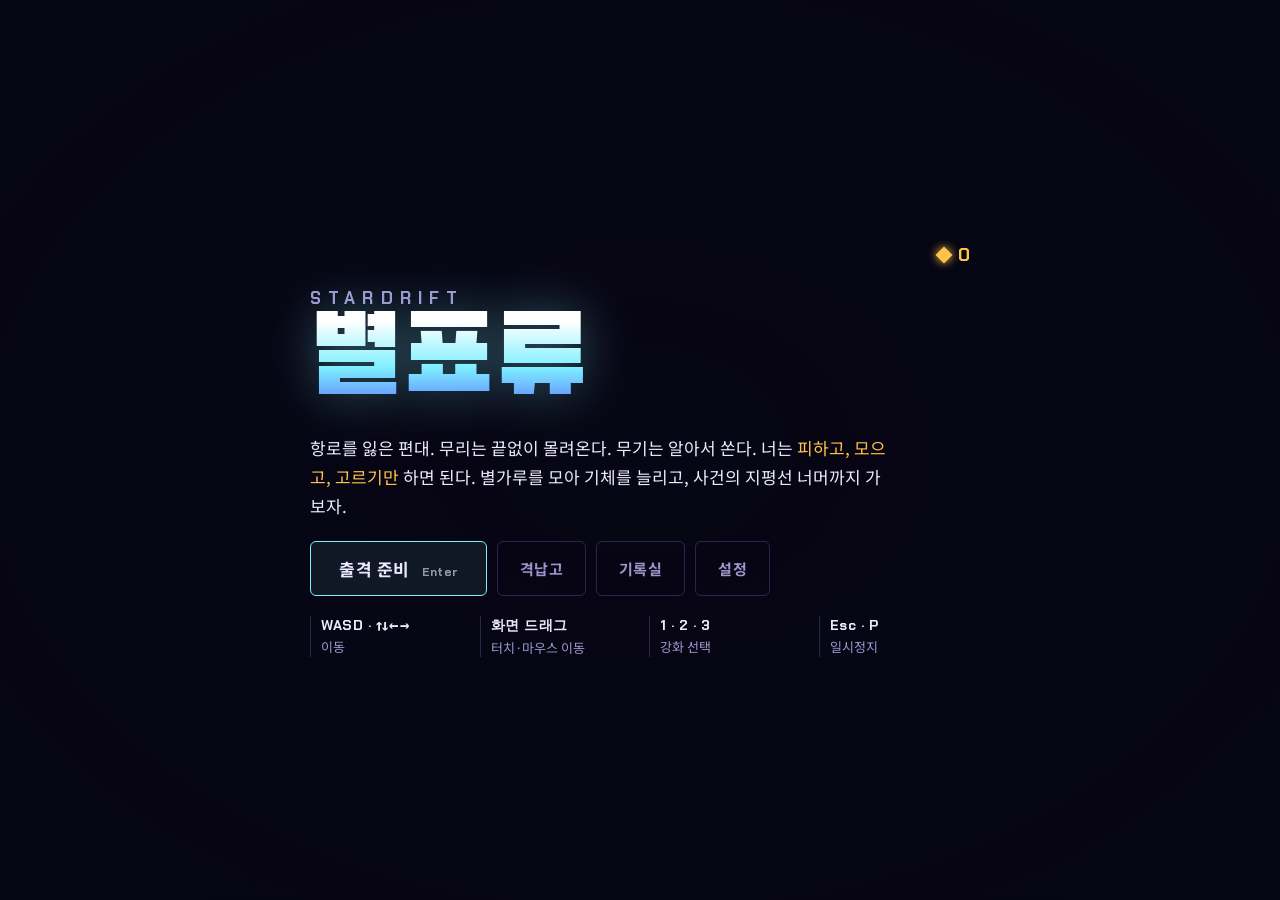
==== commit 08b22cc6: "Add weapon evolution system with 6 evolutions A weapon at max level plus its paired passive turns th" ====
--- a/index.html
+++ b/index.html
@@ -5,14 +5,14 @@
 <meta name="viewport" content="width=device-width,initial-scale=1,maximum-scale=1,user-scalable=no,viewport-fit=cover">
 <title>별표류 STARDRIFT</title>
 <meta name="claude:viewport-fit-sides" content="cover">
-<meta name="description" content="네온 우주 생존 슈팅 로그라이트. 기체 5종, 무기 12종, 보스 6종, 스테이지 4개.">
+<meta name="description" content="네온 우주 생존 슈팅 로그라이트. 기체 5종, 무기 12종, 무기 진화 6종, 보스 6종, 스테이지 4개.">
 <link rel="preconnect" href="https://fonts.googleapis.com">
 <link rel="preconnect" href="https://fonts.gstatic.com" crossorigin>
 <link rel="stylesheet" href="https://fonts.googleapis.com/css2?family=Black+Han+Sans&family=Chakra+Petch:wght@500;700&family=Noto+Sans+KR:wght@400;700;900&display=swap">
 <link rel="stylesheet" href="style.css">
 </head>
 <body>
-<canvas id="c" aria-label="게임 화면"></canvas>
+<canvas id="c" aria-label="게임 화면" data-i18n-aria="canvas"></canvas>
 
 <!-- ============ HUD ============ -->
 <div id="hud" hidden>
@@ -22,9 +22,9 @@
     <div class="clock"><div class="timer" id="timer">00:00</div><div class="sub-timer" id="subtimer"></div></div>
     <div class="right">
       <span class="stat"><span class="lbl">LV</span><b id="lvl">1</b></span>
-      <span class="stat stat-kills"><span class="lbl">처치</span><b id="kills">0</b></span>
-      <button class="iconbtn" id="btnMute" aria-pressed="false" aria-label="소리 켜고 끄기">♪</button>
-      <button class="iconbtn" id="btnPause" aria-label="일시정지">II</button>
+      <span class="stat stat-kills"><span class="lbl" data-i18n="kills">처치</span><b id="kills">0</b></span>
+      <button class="iconbtn" id="btnMute" aria-pressed="false" aria-label="소리 켜고 끄기" data-i18n-aria="mute">♪</button>
+      <button class="iconbtn" id="btnPause" aria-label="일시정지" data-i18n-aria="pause">II</button>
     </div>
   </div>
   <div id="bossbar" hidden><span id="bossname"></span><div class="bb"><i id="bossfill"></i></div></div>
@@ -39,21 +39,22 @@
   <div class="panel">
     <div class="dust-line"><span class="dust" id="dustTitle">0</span></div>
     <div class="logo">
-      <span class="en">STARDRIFT</span>
-      <h1>별표류</h1>
-    </div>
-    <p class="lede">항로를 잃은 편대. 무리는 끝없이 몰려온다. 무기는 알아서 쏜다. 너는 <em>피하고, 모으고, 고르기만</em> 하면 된다. 별가루를 모아 기체를 늘리고, 사건의 지평선 너머까지 가 보자.</p>
+      <span class="en" data-i18n="logoSub">STARDRIFT</span>
+      <h1 data-i18n="logo">별표류</h1>
+    </div>
+    <p class="lede" data-i18n-html="lede">항로를 잃은 편대. 무리는 끝없이 몰려온다. 무기는 알아서 쏜다. 너는 <em>피하고, 모으고, 고르기만</em> 하면 된다. 별가루를 모아 기체를 늘리고, 사건의 지평선 너머까지 가 보자.</p>
     <div class="menu">
-      <button class="btn big" id="btnPlay">출격 준비 <kbd>Enter</kbd></button>
-      <button class="btn ghost" id="btnHangar">격납고</button>
-      <button class="btn ghost" id="btnRecords">기록실</button>
-      <button class="btn ghost" id="btnSettings">설정</button>
+      <button class="btn big" id="btnPlay"><span data-i18n="play">출격 준비</span> <kbd>Enter</kbd></button>
+      <button class="btn ghost" id="btnHangar" data-i18n="hangar">격납고</button>
+      <button class="btn ghost" id="btnRecords" data-i18n="records">기록실</button>
+      <button class="btn ghost" id="btnSettings" data-i18n="settings">설정</button>
+      <a class="btn ghost" id="lnkSupport" target="_blank" rel="noopener" hidden data-i18n="support">개발자 후원하기</a>
     </div>
     <div class="controls">
-      <div><b>WASD · 방향키</b>이동</div>
-      <div><b>화면 드래그</b>터치·마우스 이동</div>
-      <div><b>1 · 2 · 3</b>강화 선택</div>
-      <div><b>Esc · P</b>일시정지</div>
+      <div><b>WASD · ↑↓←→</b><span data-i18n="ctlMove">이동</span></div>
+      <div><b data-i18n="ctlDrag">화면 드래그</b><span data-i18n="ctlDragDo">터치·마우스 이동</span></div>
+      <div><b>1 · 2 · 3</b><span data-i18n="ctlPick">강화 선택</span></div>
+      <div><b>Esc · P</b><span data-i18n="ctlPause">일시정지</span></div>
     </div>
   </div>
 </section>
@@ -62,16 +63,16 @@
 <section class="screen" id="prep" hidden>
   <div class="panel wide">
     <div class="head-row">
-      <div><div class="eyebrow">LAUNCH PREP</div><h2>출격 준비</h2></div>
+      <div><div class="eyebrow">LAUNCH PREP</div><h2 data-i18n="prep">출격 준비</h2></div>
       <span class="dust" id="dustPrep">0</span>
     </div>
-    <h3 class="section">항로</h3>
+    <h3 class="section" data-i18n="route">항로</h3>
     <div class="stage-list" id="stageList"></div>
-    <h3 class="section">기체</h3>
+    <h3 class="section" data-i18n="ship">기체</h3>
     <div class="ship-list" id="shipList"></div>
     <div class="row">
-      <button class="btn big" id="btnLaunch">출격 <kbd>Enter</kbd></button>
-      <button class="btn ghost" id="btnPrepBack">뒤로 <kbd>Esc</kbd></button>
+      <button class="btn big" id="btnLaunch"><span data-i18n="launch">출격</span> <kbd>Enter</kbd></button>
+      <button class="btn ghost" id="btnPrepBack"><span data-i18n="back">뒤로</span> <kbd>Esc</kbd></button>
       <span class="hint" id="prepHint"></span>
     </div>
   </div>
@@ -81,16 +82,16 @@
 <section class="screen" id="hangar" hidden>
   <div class="panel wide">
     <div class="head-row">
-      <div><div class="eyebrow">HANGAR</div><h2>격납고</h2></div>
+      <div><div class="eyebrow">HANGAR</div><h2 data-i18n="hangar">격납고</h2></div>
       <span class="dust" id="dustHangar">0</span>
     </div>
     <div class="tabs" role="tablist">
-      <button class="tab" role="tab" id="tabMeta" aria-selected="true">영구 강화</button>
-      <button class="tab" role="tab" id="tabShips" aria-selected="false">기체</button>
+      <button class="tab" role="tab" id="tabMeta" aria-selected="true" data-i18n="tabMeta">영구 강화</button>
+      <button class="tab" role="tab" id="tabShips" aria-selected="false" data-i18n="tabShips">기체</button>
     </div>
     <div id="metaList" class="meta-list"></div>
     <div id="shipShop" class="ship-list" hidden></div>
-    <div class="row"><button class="btn ghost" id="btnHangarBack">뒤로 <kbd>Esc</kbd></button></div>
+    <div class="row"><button class="btn ghost" id="btnHangarBack"><span data-i18n="back">뒤로</span> <kbd>Esc</kbd></button></div>
   </div>
 </section>
 
@@ -98,38 +99,39 @@
 <section class="screen" id="records" hidden>
   <div class="panel wide">
     <div class="head-row">
-      <div><div class="eyebrow">ARCHIVE</div><h2>기록실</h2></div>
+      <div><div class="eyebrow">ARCHIVE</div><h2 data-i18n="records">기록실</h2></div>
       <span class="ach-count" id="achCount"></span>
     </div>
     <div class="tabs" role="tablist">
-      <button class="tab" role="tab" id="tabAch" aria-selected="true">업적</button>
-      <button class="tab" role="tab" id="tabCodex" aria-selected="false">도감</button>
-      <button class="tab" role="tab" id="tabStats" aria-selected="false">통계</button>
+      <button class="tab" role="tab" id="tabAch" aria-selected="true" data-i18n="tabAch">업적</button>
+      <button class="tab" role="tab" id="tabCodex" aria-selected="false" data-i18n="tabCodex">도감</button>
+      <button class="tab" role="tab" id="tabStats" aria-selected="false" data-i18n="tabStats">통계</button>
     </div>
     <div id="achList" class="ach-list"></div>
     <div id="codexList" class="codex" hidden></div>
     <div id="statsList" class="stats" hidden></div>
-    <div class="row"><button class="btn ghost" id="btnRecordsBack">뒤로 <kbd>Esc</kbd></button></div>
+    <div class="row"><button class="btn ghost" id="btnRecordsBack"><span data-i18n="back">뒤로</span> <kbd>Esc</kbd></button></div>
   </div>
 </section>
 
 <!-- ============ SETTINGS ============ -->
 <section class="screen" id="settings" hidden>
   <div class="panel">
-    <div><div class="eyebrow">SETTINGS</div><h2>설정</h2></div>
+    <div><div class="eyebrow">SETTINGS</div><h2 data-i18n="settings">설정</h2></div>
     <div class="settings">
-      <label class="toggle"><input type="checkbox" id="optSound"><span>효과음과 음악</span></label>
-      <label class="toggle"><input type="checkbox" id="optShake"><span>화면 흔들림</span></label>
-      <label class="toggle"><input type="checkbox" id="optTips"><span>다음 출격 때 튜토리얼 다시 보기</span></label>
+      <label class="toggle"><input type="checkbox" id="optSound"><span data-i18n="optSound">효과음과 음악</span></label>
+      <label class="toggle"><input type="checkbox" id="optShake"><span data-i18n="optShake">화면 흔들림</span></label>
+      <label class="toggle"><input type="checkbox" id="optTips"><span data-i18n="optTips">다음 출격 때 튜토리얼 다시 보기</span></label>
+      <label class="toggle lang"><span data-i18n="optLang">언어 / Language</span><select id="optLang"><option value="ko">한국어</option><option value="en">English</option></select></label>
     </div>
     <div class="danger">
-      <p>저장된 별가루, 해금, 업적, 기록을 모두 지웁니다. 되돌릴 수 없습니다.</p>
+      <p data-i18n="resetWarn">저장된 별가루, 해금, 업적, 기록을 모두 지웁니다. 되돌릴 수 없습니다.</p>
       <div class="row">
-        <button class="btn ghost" id="btnReset">데이터 초기화</button>
-        <button class="btn danger-btn" id="btnResetConfirm" hidden>정말 지우기</button>
+        <button class="btn ghost" id="btnReset" data-i18n="reset">데이터 초기화</button>
+        <button class="btn danger-btn" id="btnResetConfirm" hidden data-i18n="resetConfirm">정말 지우기</button>
       </div>
     </div>
-    <div class="row"><button class="btn ghost" id="btnSettingsBack">뒤로 <kbd>Esc</kbd></button></div>
+    <div class="row"><button class="btn ghost" id="btnSettingsBack"><span data-i18n="back">뒤로</span> <kbd>Esc</kbd></button></div>
   </div>
 </section>
 
@@ -138,8 +140,8 @@
   <div class="panel wide">
     <div>
       <div class="eyebrow" id="luEyebrow">LEVEL 2</div>
-      <h2 class="gold">강화를 고르세요</h2>
-      <p class="sub" id="luHint" hidden>카드를 누르거나 숫자 키를 누르세요. 무기는 최대 6개까지 달 수 있습니다.</p>
+      <h2 class="gold" id="luTitle">강화를 고르세요</h2>
+      <p class="sub" id="luHint" hidden data-i18n="luHint">카드를 누르거나 숫자 키를 누르세요. 무기는 최대 6개까지 달 수 있습니다.</p>
     </div>
     <div class="cards" id="cards"></div>
     <div class="row"><button class="btn ghost" id="btnReroll">다시 뽑기</button><span class="hint" id="weaponSlots"></span></div>
@@ -149,12 +151,24 @@
 <!-- ============ PAUSE ============ -->
 <section class="screen" id="pause" hidden>
   <div class="panel">
-    <div><div class="eyebrow" id="pauseEyebrow">PAUSED</div><h2>일시정지</h2></div>
+    <div><div class="eyebrow" id="pauseEyebrow">PAUSED</div><h2 data-i18n="pause">일시정지</h2></div>
     <div class="build" id="pauseBuild"></div>
     <div class="row">
-      <button class="btn" id="btnResume">계속 <kbd>Esc</kbd></button>
-      <button class="btn ghost" id="btnQuit">출격 포기</button>
-      <button class="btn danger-btn" id="btnQuitConfirm" hidden>포기하고 귀환</button>
+      <button class="btn" id="btnResume"><span data-i18n="resume">계속</span> <kbd>Esc</kbd></button>
+      <button class="btn ghost" id="btnQuit" data-i18n="quit">출격 포기</button>
+      <button class="btn danger-btn" id="btnQuitConfirm" hidden data-i18n="quitConfirm">포기하고 귀환</button>
+    </div>
+  </div>
+</section>
+
+<!-- ============ REVIVE OFFER (ad builds) ============ -->
+<section class="screen" id="revive" hidden>
+  <div class="panel">
+    <div><div class="eyebrow">HULL 0%</div><h2 class="lose" data-i18n="reviveTitle">격추 직전</h2></div>
+    <p class="sub" data-i18n="reviveSub"></p>
+    <div class="row">
+      <button class="btn big gold" id="btnReviveAd" data-i18n="reviveAd">광고 보고 부활</button>
+      <button class="btn ghost" id="btnReviveNo" data-i18n="reviveNo">결과 보기</button>
     </div>
   </div>
 </section>
@@ -166,17 +180,20 @@
     <p class="sub" id="overSub"></p>
     <div class="stats" id="overStats"></div>
     <div class="earn" id="overEarn"></div>
+    <button class="btn gold" id="btnDouble" hidden data-i18n="doubleAd">광고 보고 별가루 2배</button>
     <div class="new-ach" id="overAch"></div>
     <div class="build" id="overBuild"></div>
     <div class="row">
-      <button class="btn big" id="btnAgain">다시 출격 <kbd>Enter</kbd></button>
-      <button class="btn ghost" id="btnToPrep">출격 준비로</button>
-      <button class="btn ghost" id="btnToHangar">격납고</button>
+      <button class="btn big" id="btnAgain"><span data-i18n="again">다시 출격</span> <kbd>Enter</kbd></button>
+      <button class="btn ghost" id="btnToPrep" data-i18n="toPrep">출격 준비로</button>
+      <button class="btn ghost" id="btnToHangar" data-i18n="toHangar">격납고</button>
     </div>
   </div>
 </section>
 
 <script src="js/data.js"></script>
+<script src="js/i18n.js"></script>
+<script src="js/portal.js"></script>
 <script src="js/audio.js"></script>
 <script src="js/game.js"></script>
 <script src="js/render.js"></script>
--- a/style.css
+++ b/style.css
@@ -49,6 +49,8 @@
 #loadout span{padding:3px 8px;border:1px solid var(--line);border-radius:4px;background:rgba(20,16,51,.55);color:var(--dim)}
 #loadout span.w{border-color:rgba(126,240,255,.35);color:var(--ink)}
 #loadout span b{color:var(--ice);font-family:var(--f-num);margin-left:5px}
+#loadout span.e,.build span.e{border-color:rgba(255,138,240,.6);color:#ffd6fa}
+#loadout span.e b,.build span.e b{color:#ff8af0}
 @media (max-width:560px){.hp .lbl{display:none}.hpbar{width:22vw;min-width:64px}.right{gap:8px}.hud-top{gap:8px}#loadout{font-size:11px}.stat b{font-size:13px}.stat-kills{display:none!important}}
 
 #banner{position:fixed;left:0;right:0;top:30%;text-align:center;pointer-events:none;font-family:var(--f-display);font-size:clamp(26px,6vw,46px);letter-spacing:.04em;padding-left:max(16px,env(safe-area-inset-left,0px));padding-right:max(16px,env(safe-area-inset-right,0px));animation:pulse .5s ease-in-out infinite alternate}
@@ -156,6 +158,8 @@
 .card p{margin:0;font-size:14px;line-height:1.6;color:var(--dim)}
 .card .lv{font-family:var(--f-num);font-size:12px;color:var(--c,var(--ice));letter-spacing:.06em}
 .card .pips i.on{background:var(--c);box-shadow:0 0 6px var(--c)}
+.card.evo{border-color:var(--c);box-shadow:0 0 0 1px var(--c),0 0 40px -10px var(--c);background:linear-gradient(180deg,rgba(74,26,78,.94),rgba(30,13,44,.94))}
+.card .evo-hint{font-size:12px;line-height:1.5;color:#ff8af0;border-top:1px dashed rgba(255,138,240,.35);padding-top:8px}
 
 /* results + stats */
 #over h2.win{color:var(--amber);text-shadow:0 0 28px rgba(255,194,74,.45)}
@@ -192,6 +196,7 @@
 .codex b{font-size:14px;display:block}
 .codex span{font-size:12px;color:var(--dim);line-height:1.45;display:block}
 .codex .unseen b,.codex .unseen span{color:#5c5785}
+.codex span.recipe{color:#ff8af0}
 .codex h4{grid-column:1/-1;margin:8px 0 0;font-size:13px;letter-spacing:.2em;color:var(--dim)}
 
 /* settings */
@@ -203,3 +208,12 @@
 
 @media (prefers-reduced-motion:reduce){#banner{animation:none}.card,.pick{transition:none}.toast{animation:none}}
 @media (max-width:640px){#toasts{left:max(16px,env(safe-area-inset-left,0px));right:max(16px,env(safe-area-inset-right,0px));top:calc(104px + env(safe-area-inset-top,0px));bottom:auto;align-items:center}#toasts .toast{min-width:0;width:100%;max-width:360px;padding:8px 12px}#toasts .toast:not(:last-child){display:none}}
+/* language picker in settings */
+.toggle.lang{justify-content:space-between;flex-wrap:wrap}
+.toggle select{font:inherit;font-size:15px;color:var(--ink);background:var(--deep);border:1px solid var(--line);border-radius:8px;padding:6px 10px}
+/* rewarded-ad offers (portal builds only) */
+#btnDouble{align-self:flex-start}
+#lnkSupport{text-decoration:none;text-align:center}
+/* the English logo is a longer word than 별표류 */
+html:not([lang="ko"]) .logo h1{font-size:clamp(54px,14vw,112px)}
+html:not([lang="ko"]) .logo .en{letter-spacing:.42em}
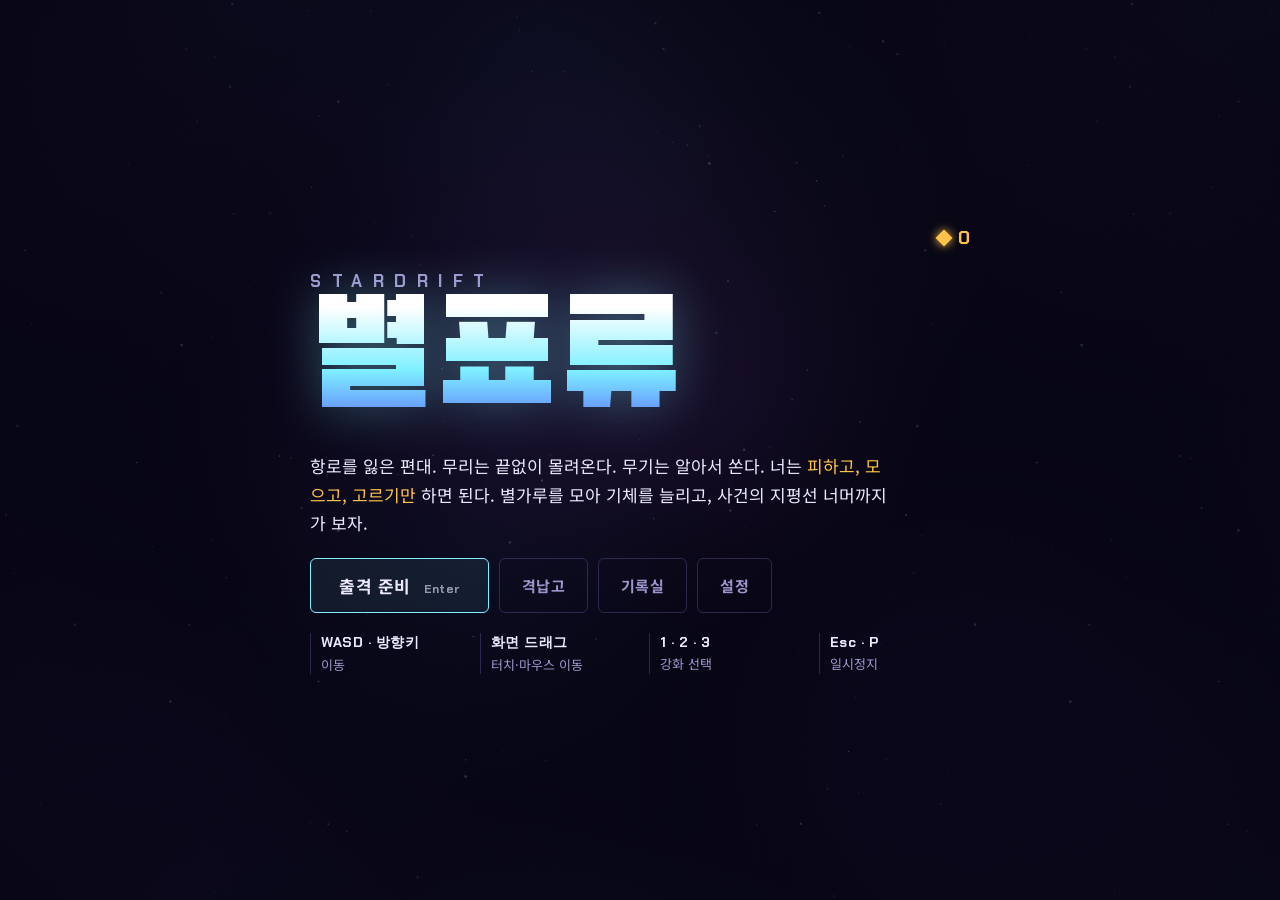
==== commit b1478a2a: "Add weapon evolution system with 6 evolutions A weapon at max level plus its paired passive turns th" ====
--- a/index.html
+++ b/index.html
@@ -12,7 +12,7 @@
 <link rel="stylesheet" href="style.css">
 </head>
 <body>
-<canvas id="c" aria-label="게임 화면" data-i18n-aria="canvas"></canvas>
+<canvas id="c" aria-label="게임 화면"></canvas>
 
 <!-- ============ HUD ============ -->
 <div id="hud" hidden>
@@ -22,9 +22,9 @@
     <div class="clock"><div class="timer" id="timer">00:00</div><div class="sub-timer" id="subtimer"></div></div>
     <div class="right">
       <span class="stat"><span class="lbl">LV</span><b id="lvl">1</b></span>
-      <span class="stat stat-kills"><span class="lbl" data-i18n="kills">처치</span><b id="kills">0</b></span>
-      <button class="iconbtn" id="btnMute" aria-pressed="false" aria-label="소리 켜고 끄기" data-i18n-aria="mute">♪</button>
-      <button class="iconbtn" id="btnPause" aria-label="일시정지" data-i18n-aria="pause">II</button>
+      <span class="stat stat-kills"><span class="lbl">처치</span><b id="kills">0</b></span>
+      <button class="iconbtn" id="btnMute" aria-pressed="false" aria-label="소리 켜고 끄기">♪</button>
+      <button class="iconbtn" id="btnPause" aria-label="일시정지">II</button>
     </div>
   </div>
   <div id="bossbar" hidden><span id="bossname"></span><div class="bb"><i id="bossfill"></i></div></div>
@@ -39,22 +39,21 @@
   <div class="panel">
     <div class="dust-line"><span class="dust" id="dustTitle">0</span></div>
     <div class="logo">
-      <span class="en" data-i18n="logoSub">STARDRIFT</span>
-      <h1 data-i18n="logo">별표류</h1>
+      <span class="en">STARDRIFT</span>
+      <h1>별표류</h1>
     </div>
-    <p class="lede" data-i18n-html="lede">항로를 잃은 편대. 무리는 끝없이 몰려온다. 무기는 알아서 쏜다. 너는 <em>피하고, 모으고, 고르기만</em> 하면 된다. 별가루를 모아 기체를 늘리고, 사건의 지평선 너머까지 가 보자.</p>
+    <p class="lede">항로를 잃은 편대. 무리는 끝없이 몰려온다. 무기는 알아서 쏜다. 너는 <em>피하고, 모으고, 고르기만</em> 하면 된다. 별가루를 모아 기체를 늘리고, 사건의 지평선 너머까지 가 보자.</p>
     <div class="menu">
-      <button class="btn big" id="btnPlay"><span data-i18n="play">출격 준비</span> <kbd>Enter</kbd></button>
-      <button class="btn ghost" id="btnHangar" data-i18n="hangar">격납고</button>
-      <button class="btn ghost" id="btnRecords" data-i18n="records">기록실</button>
-      <button class="btn ghost" id="btnSettings" data-i18n="settings">설정</button>
-      <a class="btn ghost" id="lnkSupport" target="_blank" rel="noopener" hidden data-i18n="support">개발자 후원하기</a>
+      <button class="btn big" id="btnPlay">출격 준비 <kbd>Enter</kbd></button>
+      <button class="btn ghost" id="btnHangar">격납고</button>
+      <button class="btn ghost" id="btnRecords">기록실</button>
+      <button class="btn ghost" id="btnSettings">설정</button>
     </div>
     <div class="controls">
-      <div><b>WASD · ↑↓←→</b><span data-i18n="ctlMove">이동</span></div>
-      <div><b data-i18n="ctlDrag">화면 드래그</b><span data-i18n="ctlDragDo">터치·마우스 이동</span></div>
-      <div><b>1 · 2 · 3</b><span data-i18n="ctlPick">강화 선택</span></div>
-      <div><b>Esc · P</b><span data-i18n="ctlPause">일시정지</span></div>
+      <div><b>WASD · 방향키</b>이동</div>
+      <div><b>화면 드래그</b>터치·마우스 이동</div>
+      <div><b>1 · 2 · 3</b>강화 선택</div>
+      <div><b>Esc · P</b>일시정지</div>
     </div>
   </div>
 </section>
@@ -63,16 +62,16 @@
 <section class="screen" id="prep" hidden>
   <div class="panel wide">
     <div class="head-row">
-      <div><div class="eyebrow">LAUNCH PREP</div><h2 data-i18n="prep">출격 준비</h2></div>
+      <div><div class="eyebrow">LAUNCH PREP</div><h2>출격 준비</h2></div>
       <span class="dust" id="dustPrep">0</span>
     </div>
-    <h3 class="section" data-i18n="route">항로</h3>
+    <h3 class="section">항로</h3>
     <div class="stage-list" id="stageList"></div>
-    <h3 class="section" data-i18n="ship">기체</h3>
+    <h3 class="section">기체</h3>
     <div class="ship-list" id="shipList"></div>
     <div class="row">
-      <button class="btn big" id="btnLaunch"><span data-i18n="launch">출격</span> <kbd>Enter</kbd></button>
-      <button class="btn ghost" id="btnPrepBack"><span data-i18n="back">뒤로</span> <kbd>Esc</kbd></button>
+      <button class="btn big" id="btnLaunch">출격 <kbd>Enter</kbd></button>
+      <button class="btn ghost" id="btnPrepBack">뒤로 <kbd>Esc</kbd></button>
       <span class="hint" id="prepHint"></span>
     </div>
   </div>
@@ -82,16 +81,16 @@
 <section class="screen" id="hangar" hidden>
   <div class="panel wide">
     <div class="head-row">
-      <div><div class="eyebrow">HANGAR</div><h2 data-i18n="hangar">격납고</h2></div>
+      <div><div class="eyebrow">HANGAR</div><h2>격납고</h2></div>
       <span class="dust" id="dustHangar">0</span>
     </div>
     <div class="tabs" role="tablist">
-      <button class="tab" role="tab" id="tabMeta" aria-selected="true" data-i18n="tabMeta">영구 강화</button>
-      <button class="tab" role="tab" id="tabShips" aria-selected="false" data-i18n="tabShips">기체</button>
+      <button class="tab" role="tab" id="tabMeta" aria-selected="true">영구 강화</button>
+      <button class="tab" role="tab" id="tabShips" aria-selected="false">기체</button>
     </div>
     <div id="metaList" class="meta-list"></div>
     <div id="shipShop" class="ship-list" hidden></div>
-    <div class="row"><button class="btn ghost" id="btnHangarBack"><span data-i18n="back">뒤로</span> <kbd>Esc</kbd></button></div>
+    <div class="row"><button class="btn ghost" id="btnHangarBack">뒤로 <kbd>Esc</kbd></button></div>
   </div>
 </section>
 
@@ -99,39 +98,38 @@
 <section class="screen" id="records" hidden>
   <div class="panel wide">
     <div class="head-row">
-      <div><div class="eyebrow">ARCHIVE</div><h2 data-i18n="records">기록실</h2></div>
+      <div><div class="eyebrow">ARCHIVE</div><h2>기록실</h2></div>
       <span class="ach-count" id="achCount"></span>
     </div>
     <div class="tabs" role="tablist">
-      <button class="tab" role="tab" id="tabAch" aria-selected="true" data-i18n="tabAch">업적</button>
-      <button class="tab" role="tab" id="tabCodex" aria-selected="false" data-i18n="tabCodex">도감</button>
-      <button class="tab" role="tab" id="tabStats" aria-selected="false" data-i18n="tabStats">통계</button>
+      <button class="tab" role="tab" id="tabAch" aria-selected="true">업적</button>
+      <button class="tab" role="tab" id="tabCodex" aria-selected="false">도감</button>
+      <button class="tab" role="tab" id="tabStats" aria-selected="false">통계</button>
     </div>
     <div id="achList" class="ach-list"></div>
     <div id="codexList" class="codex" hidden></div>
     <div id="statsList" class="stats" hidden></div>
-    <div class="row"><button class="btn ghost" id="btnRecordsBack"><span data-i18n="back">뒤로</span> <kbd>Esc</kbd></button></div>
+    <div class="row"><button class="btn ghost" id="btnRecordsBack">뒤로 <kbd>Esc</kbd></button></div>
   </div>
 </section>
 
 <!-- ============ SETTINGS ============ -->
 <section class="screen" id="settings" hidden>
   <div class="panel">
-    <div><div class="eyebrow">SETTINGS</div><h2 data-i18n="settings">설정</h2></div>
+    <div><div class="eyebrow">SETTINGS</div><h2>설정</h2></div>
     <div class="settings">
-      <label class="toggle"><input type="checkbox" id="optSound"><span data-i18n="optSound">효과음과 음악</span></label>
-      <label class="toggle"><input type="checkbox" id="optShake"><span data-i18n="optShake">화면 흔들림</span></label>
-      <label class="toggle"><input type="checkbox" id="optTips"><span data-i18n="optTips">다음 출격 때 튜토리얼 다시 보기</span></label>
-      <label class="toggle lang"><span data-i18n="optLang">언어 / Language</span><select id="optLang"><option value="ko">한국어</option><option value="en">English</option></select></label>
+      <label class="toggle"><input type="checkbox" id="optSound"><span>효과음과 음악</span></label>
+      <label class="toggle"><input type="checkbox" id="optShake"><span>화면 흔들림</span></label>
+      <label class="toggle"><input type="checkbox" id="optTips"><span>다음 출격 때 튜토리얼 다시 보기</span></label>
     </div>
     <div class="danger">
-      <p data-i18n="resetWarn">저장된 별가루, 해금, 업적, 기록을 모두 지웁니다. 되돌릴 수 없습니다.</p>
+      <p>저장된 별가루, 해금, 업적, 기록을 모두 지웁니다. 되돌릴 수 없습니다.</p>
       <div class="row">
-        <button class="btn ghost" id="btnReset" data-i18n="reset">데이터 초기화</button>
-        <button class="btn danger-btn" id="btnResetConfirm" hidden data-i18n="resetConfirm">정말 지우기</button>
+        <button class="btn ghost" id="btnReset">데이터 초기화</button>
+        <button class="btn danger-btn" id="btnResetConfirm" hidden>정말 지우기</button>
       </div>
     </div>
-    <div class="row"><button class="btn ghost" id="btnSettingsBack"><span data-i18n="back">뒤로</span> <kbd>Esc</kbd></button></div>
+    <div class="row"><button class="btn ghost" id="btnSettingsBack">뒤로 <kbd>Esc</kbd></button></div>
   </div>
 </section>
 
@@ -141,7 +139,7 @@
     <div>
       <div class="eyebrow" id="luEyebrow">LEVEL 2</div>
       <h2 class="gold" id="luTitle">강화를 고르세요</h2>
-      <p class="sub" id="luHint" hidden data-i18n="luHint">카드를 누르거나 숫자 키를 누르세요. 무기는 최대 6개까지 달 수 있습니다.</p>
+      <p class="sub" id="luHint" hidden>카드를 누르거나 숫자 키를 누르세요. 무기는 최대 6개까지 달 수 있습니다.</p>
     </div>
     <div class="cards" id="cards"></div>
     <div class="row"><button class="btn ghost" id="btnReroll">다시 뽑기</button><span class="hint" id="weaponSlots"></span></div>
@@ -151,24 +149,12 @@
 <!-- ============ PAUSE ============ -->
 <section class="screen" id="pause" hidden>
   <div class="panel">
-    <div><div class="eyebrow" id="pauseEyebrow">PAUSED</div><h2 data-i18n="pause">일시정지</h2></div>
+    <div><div class="eyebrow" id="pauseEyebrow">PAUSED</div><h2>일시정지</h2></div>
     <div class="build" id="pauseBuild"></div>
     <div class="row">
-      <button class="btn" id="btnResume"><span data-i18n="resume">계속</span> <kbd>Esc</kbd></button>
-      <button class="btn ghost" id="btnQuit" data-i18n="quit">출격 포기</button>
-      <button class="btn danger-btn" id="btnQuitConfirm" hidden data-i18n="quitConfirm">포기하고 귀환</button>
-    </div>
-  </div>
-</section>
-
-<!-- ============ REVIVE OFFER (ad builds) ============ -->
-<section class="screen" id="revive" hidden>
-  <div class="panel">
-    <div><div class="eyebrow">HULL 0%</div><h2 class="lose" data-i18n="reviveTitle">격추 직전</h2></div>
-    <p class="sub" data-i18n="reviveSub"></p>
-    <div class="row">
-      <button class="btn big gold" id="btnReviveAd" data-i18n="reviveAd">광고 보고 부활</button>
-      <button class="btn ghost" id="btnReviveNo" data-i18n="reviveNo">결과 보기</button>
+      <button class="btn" id="btnResume">계속 <kbd>Esc</kbd></button>
+      <button class="btn ghost" id="btnQuit">출격 포기</button>
+      <button class="btn danger-btn" id="btnQuitConfirm" hidden>포기하고 귀환</button>
     </div>
   </div>
 </section>
@@ -180,20 +166,17 @@
     <p class="sub" id="overSub"></p>
     <div class="stats" id="overStats"></div>
     <div class="earn" id="overEarn"></div>
-    <button class="btn gold" id="btnDouble" hidden data-i18n="doubleAd">광고 보고 별가루 2배</button>
     <div class="new-ach" id="overAch"></div>
     <div class="build" id="overBuild"></div>
     <div class="row">
-      <button class="btn big" id="btnAgain"><span data-i18n="again">다시 출격</span> <kbd>Enter</kbd></button>
-      <button class="btn ghost" id="btnToPrep" data-i18n="toPrep">출격 준비로</button>
-      <button class="btn ghost" id="btnToHangar" data-i18n="toHangar">격납고</button>
+      <button class="btn big" id="btnAgain">다시 출격 <kbd>Enter</kbd></button>
+      <button class="btn ghost" id="btnToPrep">출격 준비로</button>
+      <button class="btn ghost" id="btnToHangar">격납고</button>
     </div>
   </div>
 </section>
 
 <script src="js/data.js"></script>
-<script src="js/i18n.js"></script>
-<script src="js/portal.js"></script>
 <script src="js/audio.js"></script>
 <script src="js/game.js"></script>
 <script src="js/render.js"></script>
--- a/style.css
+++ b/style.css
@@ -208,12 +208,3 @@
 
 @media (prefers-reduced-motion:reduce){#banner{animation:none}.card,.pick{transition:none}.toast{animation:none}}
 @media (max-width:640px){#toasts{left:max(16px,env(safe-area-inset-left,0px));right:max(16px,env(safe-area-inset-right,0px));top:calc(104px + env(safe-area-inset-top,0px));bottom:auto;align-items:center}#toasts .toast{min-width:0;width:100%;max-width:360px;padding:8px 12px}#toasts .toast:not(:last-child){display:none}}
-/* language picker in settings */
-.toggle.lang{justify-content:space-between;flex-wrap:wrap}
-.toggle select{font:inherit;font-size:15px;color:var(--ink);background:var(--deep);border:1px solid var(--line);border-radius:8px;padding:6px 10px}
-/* rewarded-ad offers (portal builds only) */
-#btnDouble{align-self:flex-start}
-#lnkSupport{text-decoration:none;text-align:center}
-/* the English logo is a longer word than 별표류 */
-html:not([lang="ko"]) .logo h1{font-size:clamp(54px,14vw,112px)}
-html:not([lang="ko"]) .logo .en{letter-spacing:.42em}
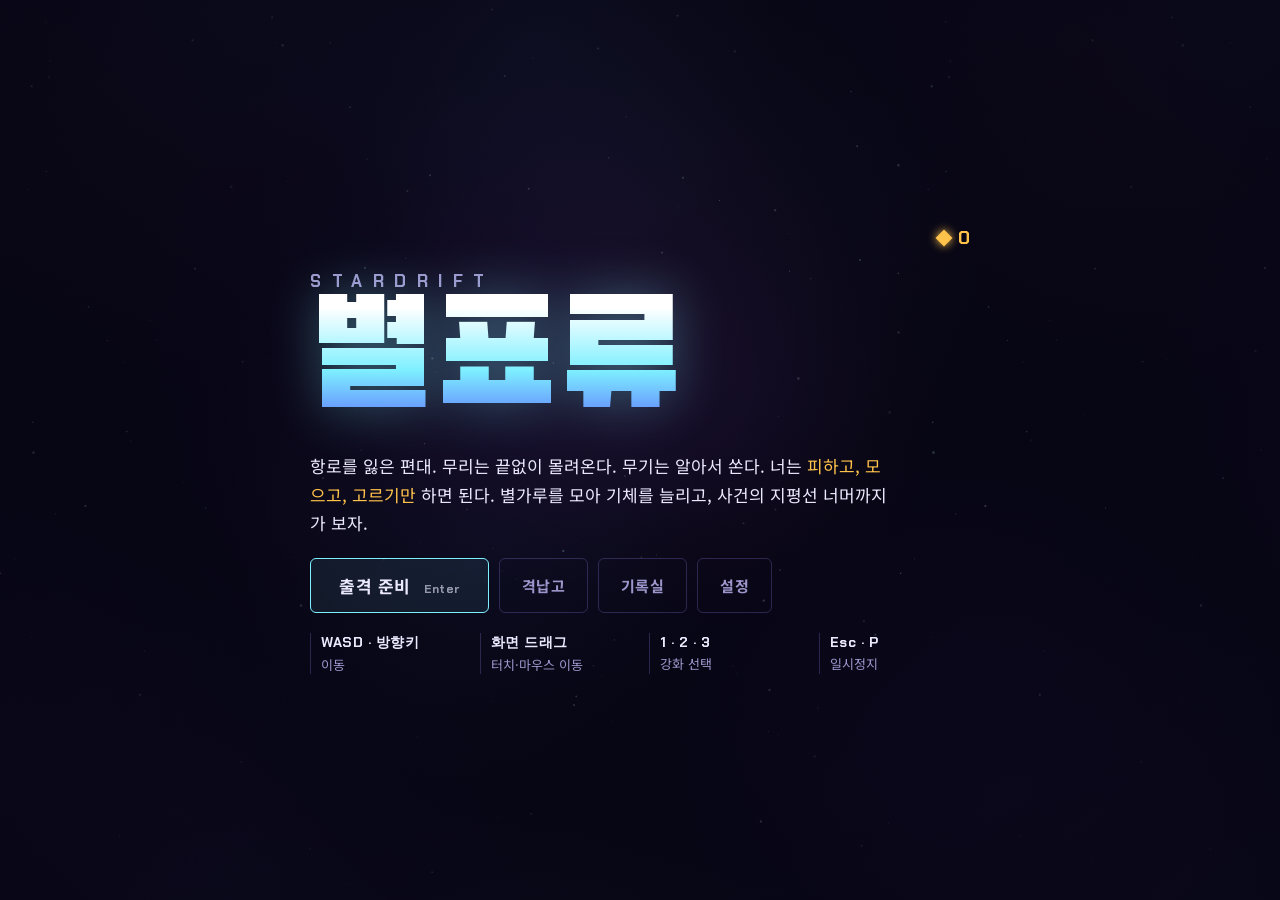
==== commit 64a4d642: "Add CrazyGames SDK with rewarded and midgame ads Monetize through the CrazyGames portal's ad revenue" ====
--- a/index.html
+++ b/index.html
@@ -10,6 +10,8 @@
 <link rel="preconnect" href="https://fonts.gstatic.com" crossorigin>
 <link rel="stylesheet" href="https://fonts.googleapis.com/css2?family=Black+Han+Sans&family=Chakra+Petch:wght@500;700&family=Noto+Sans+KR:wght@400;700;900&display=swap">
 <link rel="stylesheet" href="style.css">
+<!-- CrazyGames SDK: ads only run on CrazyGames; elsewhere js/ads.js turns every call into a no-op -->
+<script async id="cgsdk" src="https://sdk.crazygames.com/crazygames-sdk-v3.js"></script>
 </head>
 <body>
 <canvas id="c" aria-label="게임 화면"></canvas>
@@ -159,6 +161,19 @@
   </div>
 </section>
 
+<!-- ============ REVIVE OFFER ============ -->
+<section class="screen" id="revive" hidden>
+  <div class="panel">
+    <div><div class="eyebrow">HULL BREACH</div><h2 class="lose-title">격추 직전</h2></div>
+    <p class="sub">짧은 광고를 보면 내구도 50%로 다시 싸울 수 있습니다. 한 판에 한 번만 가능합니다.</p>
+    <div class="row">
+      <button class="btn big" id="btnReviveAd">광고 보고 부활</button>
+      <button class="btn ghost" id="btnReviveNo">귀환</button>
+      <span class="hint" id="reviveHint"></span>
+    </div>
+  </div>
+</section>
+
 <!-- ============ RESULT ============ -->
 <section class="screen" id="over" hidden>
   <div class="panel wide">
@@ -166,6 +181,7 @@
     <p class="sub" id="overSub"></p>
     <div class="stats" id="overStats"></div>
     <div class="earn" id="overEarn"></div>
+    <div class="row" id="adDustRow" hidden><button class="btn gold" id="btnDoubleDust">광고 보고 별가루 2배</button><span class="hint" id="adDustHint"></span></div>
     <div class="new-ach" id="overAch"></div>
     <div class="build" id="overBuild"></div>
     <div class="row">
@@ -178,6 +194,7 @@
 
 <script src="js/data.js"></script>
 <script src="js/audio.js"></script>
+<script src="js/ads.js"></script>
 <script src="js/game.js"></script>
 <script src="js/render.js"></script>
 <script src="js/ui.js"></script>
--- a/style.css
+++ b/style.css
@@ -163,7 +163,7 @@
 
 /* results + stats */
 #over h2.win{color:var(--amber);text-shadow:0 0 28px rgba(255,194,74,.45)}
-#over h2.lose{color:var(--rose);text-shadow:0 0 28px rgba(255,79,163,.45)}
+#over h2.lose,h2.lose-title{color:var(--rose);text-shadow:0 0 28px rgba(255,79,163,.45)}
 .stats{display:grid;grid-template-columns:repeat(4,minmax(0,1fr));gap:1px;background:var(--line);border:1px solid var(--line);border-radius:8px;overflow:hidden}
 @media (max-width:560px){.stats{grid-template-columns:repeat(2,minmax(0,1fr))}}
 .stats div{background:rgba(16,13,40,.94);padding:14px 14px 12px;display:flex;flex-direction:column;gap:4px;min-width:0}
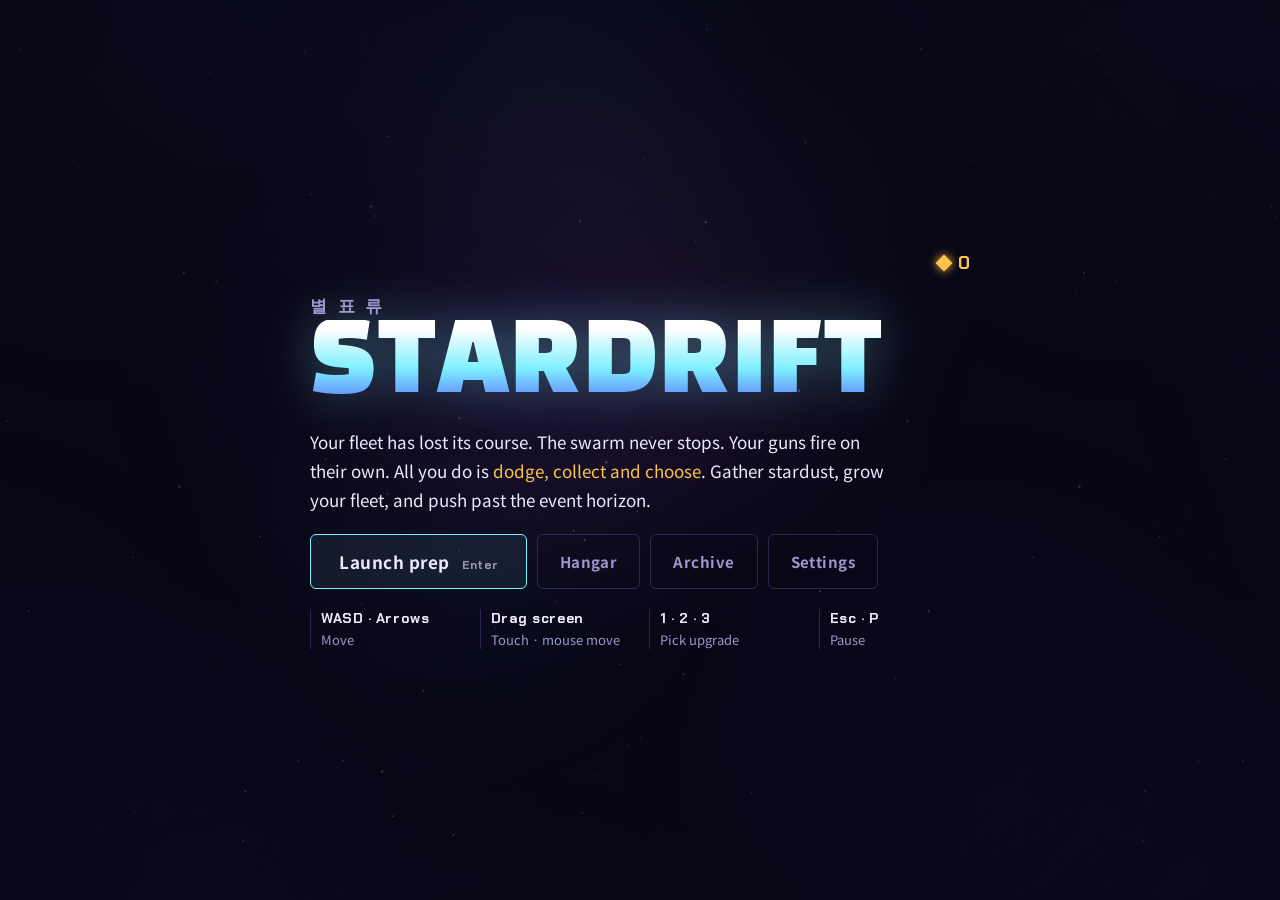
==== commit 1623d514: "Add English localization with automatic language detection Korean players keep the Korean game; ever" ====
--- a/index.html
+++ b/index.html
@@ -5,7 +5,7 @@
 <meta name="viewport" content="width=device-width,initial-scale=1,maximum-scale=1,user-scalable=no,viewport-fit=cover">
 <title>별표류 STARDRIFT</title>
 <meta name="claude:viewport-fit-sides" content="cover">
-<meta name="description" content="네온 우주 생존 슈팅 로그라이트. 기체 5종, 무기 12종, 무기 진화 6종, 보스 6종, 스테이지 4개.">
+<meta name="description" content="Neon space survival shooter roguelite. 5 ships, 12 weapons, 6 evolutions, 6 bosses, 4 stages. · 네온 우주 생존 슈팅 로그라이트.">
 <link rel="preconnect" href="https://fonts.googleapis.com">
 <link rel="preconnect" href="https://fonts.gstatic.com" crossorigin>
 <link rel="stylesheet" href="https://fonts.googleapis.com/css2?family=Black+Han+Sans&family=Chakra+Petch:wght@500;700&family=Noto+Sans+KR:wght@400;700;900&display=swap">
@@ -14,7 +14,7 @@
 <script async id="cgsdk" src="https://sdk.crazygames.com/crazygames-sdk-v3.js"></script>
 </head>
 <body>
-<canvas id="c" aria-label="게임 화면"></canvas>
+<canvas id="c" aria-label="게임 화면" data-en-label="Game screen"></canvas>
 
 <!-- ============ HUD ============ -->
 <div id="hud" hidden>
@@ -24,9 +24,9 @@
     <div class="clock"><div class="timer" id="timer">00:00</div><div class="sub-timer" id="subtimer"></div></div>
     <div class="right">
       <span class="stat"><span class="lbl">LV</span><b id="lvl">1</b></span>
-      <span class="stat stat-kills"><span class="lbl">처치</span><b id="kills">0</b></span>
-      <button class="iconbtn" id="btnMute" aria-pressed="false" aria-label="소리 켜고 끄기">♪</button>
-      <button class="iconbtn" id="btnPause" aria-label="일시정지">II</button>
+      <span class="stat stat-kills"><span class="lbl" data-en="KILLS">처치</span><b id="kills">0</b></span>
+      <button class="iconbtn" id="btnMute" aria-pressed="false" aria-label="소리 켜고 끄기" data-en-label="Toggle sound">♪</button>
+      <button class="iconbtn" id="btnPause" aria-label="일시정지" data-en-label="Pause">II</button>
     </div>
   </div>
   <div id="bossbar" hidden><span id="bossname"></span><div class="bb"><i id="bossfill"></i></div></div>
@@ -41,21 +41,21 @@
   <div class="panel">
     <div class="dust-line"><span class="dust" id="dustTitle">0</span></div>
     <div class="logo">
-      <span class="en">STARDRIFT</span>
-      <h1>별표류</h1>
-    </div>
-    <p class="lede">항로를 잃은 편대. 무리는 끝없이 몰려온다. 무기는 알아서 쏜다. 너는 <em>피하고, 모으고, 고르기만</em> 하면 된다. 별가루를 모아 기체를 늘리고, 사건의 지평선 너머까지 가 보자.</p>
+      <span class="en" data-en="별표류">STARDRIFT</span>
+      <h1 data-en="STARDRIFT">별표류</h1>
+    </div>
+    <p class="lede" data-en="Your fleet has lost its course. The swarm never stops. Your guns fire on their own. All you do is <em>dodge, collect and choose</em>. Gather stardust, grow your fleet, and push past the event horizon.">항로를 잃은 편대. 무리는 끝없이 몰려온다. 무기는 알아서 쏜다. 너는 <em>피하고, 모으고, 고르기만</em> 하면 된다. 별가루를 모아 기체를 늘리고, 사건의 지평선 너머까지 가 보자.</p>
     <div class="menu">
-      <button class="btn big" id="btnPlay">출격 준비 <kbd>Enter</kbd></button>
-      <button class="btn ghost" id="btnHangar">격납고</button>
-      <button class="btn ghost" id="btnRecords">기록실</button>
-      <button class="btn ghost" id="btnSettings">설정</button>
+      <button class="btn big" id="btnPlay" data-en="Launch prep &lt;kbd&gt;Enter&lt;/kbd&gt;">출격 준비 <kbd>Enter</kbd></button>
+      <button class="btn ghost" id="btnHangar" data-en="Hangar">격납고</button>
+      <button class="btn ghost" id="btnRecords" data-en="Archive">기록실</button>
+      <button class="btn ghost" id="btnSettings" data-en="Settings">설정</button>
     </div>
     <div class="controls">
-      <div><b>WASD · 방향키</b>이동</div>
-      <div><b>화면 드래그</b>터치·마우스 이동</div>
-      <div><b>1 · 2 · 3</b>강화 선택</div>
-      <div><b>Esc · P</b>일시정지</div>
+      <div data-en="&lt;b&gt;WASD · Arrows&lt;/b&gt;Move"><b>WASD · 방향키</b>이동</div>
+      <div data-en="&lt;b&gt;Drag screen&lt;/b&gt;Touch · mouse move"><b>화면 드래그</b>터치·마우스 이동</div>
+      <div data-en="&lt;b&gt;1 · 2 · 3&lt;/b&gt;Pick upgrade"><b>1 · 2 · 3</b>강화 선택</div>
+      <div data-en="&lt;b&gt;Esc · P&lt;/b&gt;Pause"><b>Esc · P</b>일시정지</div>
     </div>
   </div>
 </section>
@@ -64,16 +64,16 @@
 <section class="screen" id="prep" hidden>
   <div class="panel wide">
     <div class="head-row">
-      <div><div class="eyebrow">LAUNCH PREP</div><h2>출격 준비</h2></div>
+      <div><div class="eyebrow">LAUNCH PREP</div><h2 data-en="Launch Prep">출격 준비</h2></div>
       <span class="dust" id="dustPrep">0</span>
     </div>
-    <h3 class="section">항로</h3>
+    <h3 class="section" data-en="Route">항로</h3>
     <div class="stage-list" id="stageList"></div>
-    <h3 class="section">기체</h3>
+    <h3 class="section" data-en="Ship">기체</h3>
     <div class="ship-list" id="shipList"></div>
     <div class="row">
-      <button class="btn big" id="btnLaunch">출격 <kbd>Enter</kbd></button>
-      <button class="btn ghost" id="btnPrepBack">뒤로 <kbd>Esc</kbd></button>
+      <button class="btn big" id="btnLaunch" data-en="Launch &lt;kbd&gt;Enter&lt;/kbd&gt;">출격 <kbd>Enter</kbd></button>
+      <button class="btn ghost" id="btnPrepBack" data-en="Back &lt;kbd&gt;Esc&lt;/kbd&gt;">뒤로 <kbd>Esc</kbd></button>
       <span class="hint" id="prepHint"></span>
     </div>
   </div>
@@ -83,16 +83,16 @@
 <section class="screen" id="hangar" hidden>
   <div class="panel wide">
     <div class="head-row">
-      <div><div class="eyebrow">HANGAR</div><h2>격납고</h2></div>
+      <div><div class="eyebrow">HANGAR</div><h2 data-en="Hangar">격납고</h2></div>
       <span class="dust" id="dustHangar">0</span>
     </div>
     <div class="tabs" role="tablist">
-      <button class="tab" role="tab" id="tabMeta" aria-selected="true">영구 강화</button>
-      <button class="tab" role="tab" id="tabShips" aria-selected="false">기체</button>
+      <button class="tab" role="tab" id="tabMeta" aria-selected="true" data-en="Upgrades">영구 강화</button>
+      <button class="tab" role="tab" id="tabShips" aria-selected="false" data-en="Ships">기체</button>
     </div>
     <div id="metaList" class="meta-list"></div>
     <div id="shipShop" class="ship-list" hidden></div>
-    <div class="row"><button class="btn ghost" id="btnHangarBack">뒤로 <kbd>Esc</kbd></button></div>
+    <div class="row"><button class="btn ghost" id="btnHangarBack" data-en="Back &lt;kbd&gt;Esc&lt;/kbd&gt;">뒤로 <kbd>Esc</kbd></button></div>
   </div>
 </section>
 
@@ -100,38 +100,39 @@
 <section class="screen" id="records" hidden>
   <div class="panel wide">
     <div class="head-row">
-      <div><div class="eyebrow">ARCHIVE</div><h2>기록실</h2></div>
+      <div><div class="eyebrow">ARCHIVE</div><h2 data-en="Archive">기록실</h2></div>
       <span class="ach-count" id="achCount"></span>
     </div>
     <div class="tabs" role="tablist">
-      <button class="tab" role="tab" id="tabAch" aria-selected="true">업적</button>
-      <button class="tab" role="tab" id="tabCodex" aria-selected="false">도감</button>
-      <button class="tab" role="tab" id="tabStats" aria-selected="false">통계</button>
+      <button class="tab" role="tab" id="tabAch" aria-selected="true" data-en="Achievements">업적</button>
+      <button class="tab" role="tab" id="tabCodex" aria-selected="false" data-en="Codex">도감</button>
+      <button class="tab" role="tab" id="tabStats" aria-selected="false" data-en="Stats">통계</button>
     </div>
     <div id="achList" class="ach-list"></div>
     <div id="codexList" class="codex" hidden></div>
     <div id="statsList" class="stats" hidden></div>
-    <div class="row"><button class="btn ghost" id="btnRecordsBack">뒤로 <kbd>Esc</kbd></button></div>
+    <div class="row"><button class="btn ghost" id="btnRecordsBack" data-en="Back &lt;kbd&gt;Esc&lt;/kbd&gt;">뒤로 <kbd>Esc</kbd></button></div>
   </div>
 </section>
 
 <!-- ============ SETTINGS ============ -->
 <section class="screen" id="settings" hidden>
   <div class="panel">
-    <div><div class="eyebrow">SETTINGS</div><h2>설정</h2></div>
+    <div><div class="eyebrow">SETTINGS</div><h2 data-en="Settings">설정</h2></div>
     <div class="settings">
-      <label class="toggle"><input type="checkbox" id="optSound"><span>효과음과 음악</span></label>
-      <label class="toggle"><input type="checkbox" id="optShake"><span>화면 흔들림</span></label>
-      <label class="toggle"><input type="checkbox" id="optTips"><span>다음 출격 때 튜토리얼 다시 보기</span></label>
+      <label class="toggle"><input type="checkbox" id="optSound"><span data-en="Sound and music">효과음과 음악</span></label>
+      <label class="toggle"><input type="checkbox" id="optShake"><span data-en="Screen shake">화면 흔들림</span></label>
+      <div class="lang-row"><span>언어 · Language</span><button class="btn ghost" id="langKo" aria-pressed="false">한국어</button><button class="btn ghost" id="langEn" aria-pressed="false">English</button></div>
+      <label class="toggle"><input type="checkbox" id="optTips"><span data-en="Show the tutorial again next run">다음 출격 때 튜토리얼 다시 보기</span></label>
     </div>
     <div class="danger">
-      <p>저장된 별가루, 해금, 업적, 기록을 모두 지웁니다. 되돌릴 수 없습니다.</p>
+      <p data-en="Erases all saved stardust, unlocks, achievements and records. This cannot be undone.">저장된 별가루, 해금, 업적, 기록을 모두 지웁니다. 되돌릴 수 없습니다.</p>
       <div class="row">
-        <button class="btn ghost" id="btnReset">데이터 초기화</button>
-        <button class="btn danger-btn" id="btnResetConfirm" hidden>정말 지우기</button>
+        <button class="btn ghost" id="btnReset" data-en="Reset data">데이터 초기화</button>
+        <button class="btn danger-btn" id="btnResetConfirm" hidden data-en="Erase everything">정말 지우기</button>
       </div>
     </div>
-    <div class="row"><button class="btn ghost" id="btnSettingsBack">뒤로 <kbd>Esc</kbd></button></div>
+    <div class="row"><button class="btn ghost" id="btnSettingsBack" data-en="Back &lt;kbd&gt;Esc&lt;/kbd&gt;">뒤로 <kbd>Esc</kbd></button></div>
   </div>
 </section>
 
@@ -141,7 +142,7 @@
     <div>
       <div class="eyebrow" id="luEyebrow">LEVEL 2</div>
       <h2 class="gold" id="luTitle">강화를 고르세요</h2>
-      <p class="sub" id="luHint" hidden>카드를 누르거나 숫자 키를 누르세요. 무기는 최대 6개까지 달 수 있습니다.</p>
+      <p class="sub" id="luHint" hidden data-en="Click a card or press its number key. You can carry up to 6 weapons.">카드를 누르거나 숫자 키를 누르세요. 무기는 최대 6개까지 달 수 있습니다.</p>
     </div>
     <div class="cards" id="cards"></div>
     <div class="row"><button class="btn ghost" id="btnReroll">다시 뽑기</button><span class="hint" id="weaponSlots"></span></div>
@@ -151,12 +152,12 @@
 <!-- ============ PAUSE ============ -->
 <section class="screen" id="pause" hidden>
   <div class="panel">
-    <div><div class="eyebrow" id="pauseEyebrow">PAUSED</div><h2>일시정지</h2></div>
+    <div><div class="eyebrow" id="pauseEyebrow">PAUSED</div><h2 data-en="Paused">일시정지</h2></div>
     <div class="build" id="pauseBuild"></div>
     <div class="row">
-      <button class="btn" id="btnResume">계속 <kbd>Esc</kbd></button>
-      <button class="btn ghost" id="btnQuit">출격 포기</button>
-      <button class="btn danger-btn" id="btnQuitConfirm" hidden>포기하고 귀환</button>
+      <button class="btn" id="btnResume" data-en="Resume &lt;kbd&gt;Esc&lt;/kbd&gt;">계속 <kbd>Esc</kbd></button>
+      <button class="btn ghost" id="btnQuit" data-en="Abandon run">출격 포기</button>
+      <button class="btn danger-btn" id="btnQuitConfirm" hidden data-en="Abandon and return">포기하고 귀환</button>
     </div>
   </div>
 </section>
@@ -164,11 +165,11 @@
 <!-- ============ REVIVE OFFER ============ -->
 <section class="screen" id="revive" hidden>
   <div class="panel">
-    <div><div class="eyebrow">HULL BREACH</div><h2 class="lose-title">격추 직전</h2></div>
-    <p class="sub">짧은 광고를 보면 내구도 50%로 다시 싸울 수 있습니다. 한 판에 한 번만 가능합니다.</p>
-    <div class="row">
-      <button class="btn big" id="btnReviveAd">광고 보고 부활</button>
-      <button class="btn ghost" id="btnReviveNo">귀환</button>
+    <div><div class="eyebrow">HULL BREACH</div><h2 class="lose-title" data-en="Hull Critical">격추 직전</h2></div>
+    <p class="sub" data-en="Watch a short ad to keep fighting at 50% hull. Once per run.">짧은 광고를 보면 내구도 50%로 다시 싸울 수 있습니다. 한 판에 한 번만 가능합니다.</p>
+    <div class="row">
+      <button class="btn big" id="btnReviveAd" data-en="Watch ad to revive">광고 보고 부활</button>
+      <button class="btn ghost" id="btnReviveNo" data-en="Return">귀환</button>
       <span class="hint" id="reviveHint"></span>
     </div>
   </div>
@@ -185,13 +186,14 @@
     <div class="new-ach" id="overAch"></div>
     <div class="build" id="overBuild"></div>
     <div class="row">
-      <button class="btn big" id="btnAgain">다시 출격 <kbd>Enter</kbd></button>
-      <button class="btn ghost" id="btnToPrep">출격 준비로</button>
-      <button class="btn ghost" id="btnToHangar">격납고</button>
-    </div>
-  </div>
-</section>
-
+      <button class="btn big" id="btnAgain" data-en="Launch again &lt;kbd&gt;Enter&lt;/kbd&gt;">다시 출격 <kbd>Enter</kbd></button>
+      <button class="btn ghost" id="btnToPrep" data-en="Launch prep">출격 준비로</button>
+      <button class="btn ghost" id="btnToHangar" data-en="Hangar">격납고</button>
+    </div>
+  </div>
+</section>
+
+<script src="js/i18n.js"></script>
 <script src="js/data.js"></script>
 <script src="js/audio.js"></script>
 <script src="js/ads.js"></script>
--- a/style.css
+++ b/style.css
@@ -99,6 +99,7 @@
 /* title */
 #title .panel{max-width:660px}
 .logo{display:flex;flex-direction:column;gap:2px}
+html[lang="en"] .logo h1{font-size:clamp(44px,11vw,96px);letter-spacing:.02em}
 .logo h1{margin:0;font-family:var(--f-display);font-weight:400;font-size:clamp(76px,19vw,150px);line-height:.92;letter-spacing:-.01em;background:linear-gradient(180deg,#fff 10%,var(--ice) 55%,#5b6bff 100%);-webkit-background-clip:text;background-clip:text;color:transparent;filter:drop-shadow(0 0 26px rgba(126,240,255,.35))}
 .logo .en{font-family:var(--f-num);font-weight:700;font-size:clamp(13px,2.6vw,17px);letter-spacing:.62em;color:var(--dim)}
 .lede{margin:0;font-size:17px;line-height:1.7;max-width:34em}
@@ -201,6 +202,10 @@
 
 /* settings */
 .settings{display:flex;flex-direction:column;gap:12px}
+.lang-row{display:flex;align-items:center;gap:10px;flex-wrap:wrap;font-size:16px}
+.lang-row span{margin-right:4px}
+.lang-row .btn{padding:8px 14px}
+.lang-row .btn[aria-pressed="true"]{border-color:var(--ice);color:var(--ink)}
 .toggle{display:flex;align-items:center;gap:12px;font-size:16px;cursor:pointer}
 .toggle input{width:20px;height:20px;accent-color:var(--ice)}
 .danger{display:flex;flex-direction:column;gap:10px;padding:14px 16px;border:1px solid rgba(255,51,85,.35);border-radius:8px}
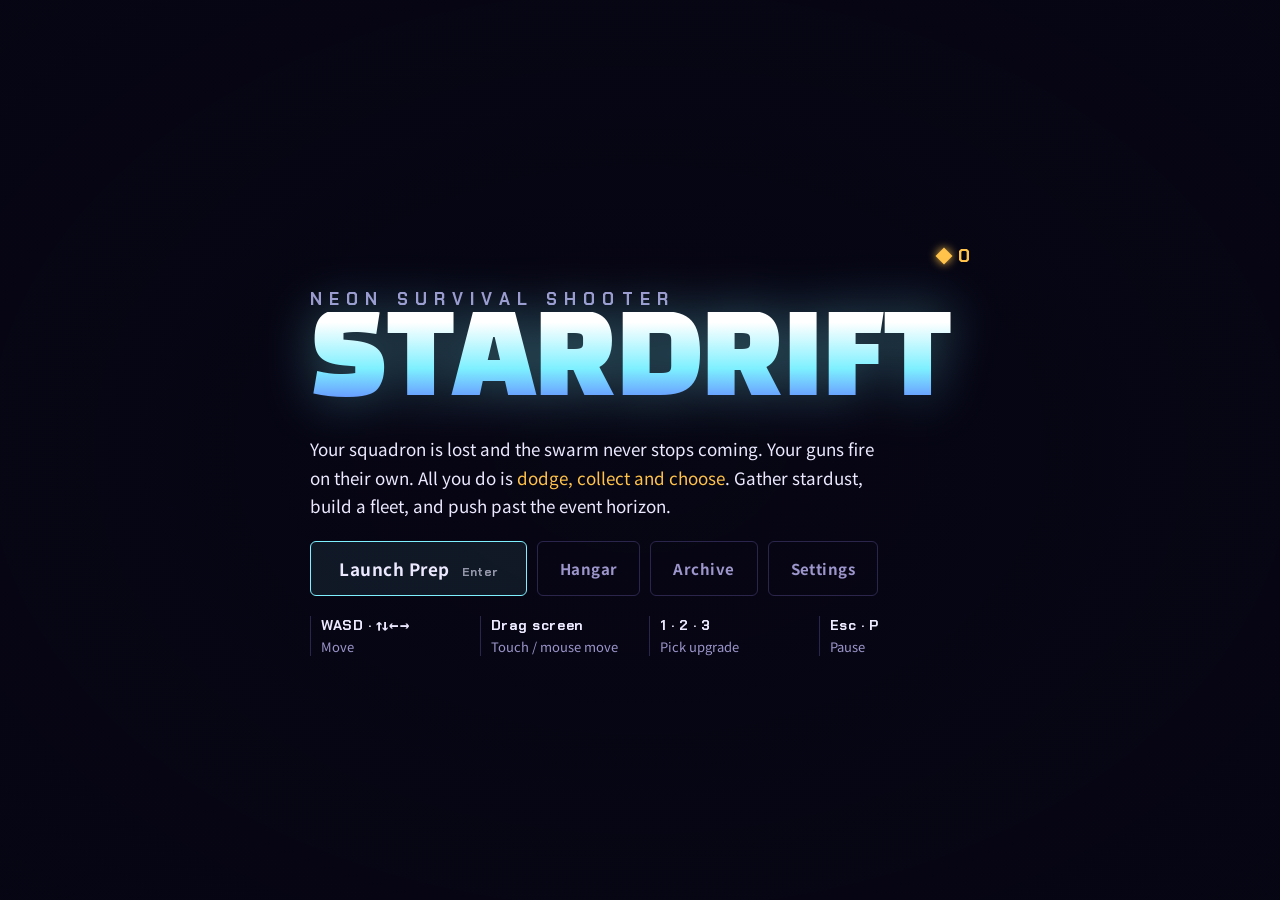
==== commit 3df19457: "웹게임 포털 출시 준비: 영어 지원, 광고 SDK 연결, 패키지 빌드, 스토어 자료 - js/i18n.js: 브라우저 언어 감지, 한국어/영어 UI 문구와 영어 게임 데이터, 설정" ====
--- a/index.html
+++ b/index.html
@@ -5,16 +5,14 @@
 <meta name="viewport" content="width=device-width,initial-scale=1,maximum-scale=1,user-scalable=no,viewport-fit=cover">
 <title>별표류 STARDRIFT</title>
 <meta name="claude:viewport-fit-sides" content="cover">
-<meta name="description" content="Neon space survival shooter roguelite. 5 ships, 12 weapons, 6 evolutions, 6 bosses, 4 stages. · 네온 우주 생존 슈팅 로그라이트.">
+<meta name="description" content="네온 우주 생존 슈팅 로그라이트. 기체 5종, 무기 12종, 보스 6종, 스테이지 4개.">
 <link rel="preconnect" href="https://fonts.googleapis.com">
 <link rel="preconnect" href="https://fonts.gstatic.com" crossorigin>
 <link rel="stylesheet" href="https://fonts.googleapis.com/css2?family=Black+Han+Sans&family=Chakra+Petch:wght@500;700&family=Noto+Sans+KR:wght@400;700;900&display=swap">
 <link rel="stylesheet" href="style.css">
-<!-- CrazyGames SDK: ads only run on CrazyGames; elsewhere js/ads.js turns every call into a no-op -->
-<script async id="cgsdk" src="https://sdk.crazygames.com/crazygames-sdk-v3.js"></script>
 </head>
 <body>
-<canvas id="c" aria-label="게임 화면" data-en-label="Game screen"></canvas>
+<canvas id="c" aria-label="게임 화면" data-i18n-aria="canvas"></canvas>
 
 <!-- ============ HUD ============ -->
 <div id="hud" hidden>
@@ -24,9 +22,9 @@
     <div class="clock"><div class="timer" id="timer">00:00</div><div class="sub-timer" id="subtimer"></div></div>
     <div class="right">
       <span class="stat"><span class="lbl">LV</span><b id="lvl">1</b></span>
-      <span class="stat stat-kills"><span class="lbl" data-en="KILLS">처치</span><b id="kills">0</b></span>
-      <button class="iconbtn" id="btnMute" aria-pressed="false" aria-label="소리 켜고 끄기" data-en-label="Toggle sound">♪</button>
-      <button class="iconbtn" id="btnPause" aria-label="일시정지" data-en-label="Pause">II</button>
+      <span class="stat stat-kills"><span class="lbl" data-i18n="kills">처치</span><b id="kills">0</b></span>
+      <button class="iconbtn" id="btnMute" aria-pressed="false" aria-label="소리 켜고 끄기" data-i18n-aria="mute">♪</button>
+      <button class="iconbtn" id="btnPause" aria-label="일시정지" data-i18n-aria="pause">II</button>
     </div>
   </div>
   <div id="bossbar" hidden><span id="bossname"></span><div class="bb"><i id="bossfill"></i></div></div>
@@ -41,21 +39,22 @@
   <div class="panel">
     <div class="dust-line"><span class="dust" id="dustTitle">0</span></div>
     <div class="logo">
-      <span class="en" data-en="별표류">STARDRIFT</span>
-      <h1 data-en="STARDRIFT">별표류</h1>
-    </div>
-    <p class="lede" data-en="Your fleet has lost its course. The swarm never stops. Your guns fire on their own. All you do is <em>dodge, collect and choose</em>. Gather stardust, grow your fleet, and push past the event horizon.">항로를 잃은 편대. 무리는 끝없이 몰려온다. 무기는 알아서 쏜다. 너는 <em>피하고, 모으고, 고르기만</em> 하면 된다. 별가루를 모아 기체를 늘리고, 사건의 지평선 너머까지 가 보자.</p>
+      <span class="en" data-i18n="logoSub">STARDRIFT</span>
+      <h1 data-i18n="logo">별표류</h1>
+    </div>
+    <p class="lede" data-i18n-html="lede">항로를 잃은 편대. 무리는 끝없이 몰려온다. 무기는 알아서 쏜다. 너는 <em>피하고, 모으고, 고르기만</em> 하면 된다. 별가루를 모아 기체를 늘리고, 사건의 지평선 너머까지 가 보자.</p>
     <div class="menu">
-      <button class="btn big" id="btnPlay" data-en="Launch prep &lt;kbd&gt;Enter&lt;/kbd&gt;">출격 준비 <kbd>Enter</kbd></button>
-      <button class="btn ghost" id="btnHangar" data-en="Hangar">격납고</button>
-      <button class="btn ghost" id="btnRecords" data-en="Archive">기록실</button>
-      <button class="btn ghost" id="btnSettings" data-en="Settings">설정</button>
+      <button class="btn big" id="btnPlay"><span data-i18n="play">출격 준비</span> <kbd>Enter</kbd></button>
+      <button class="btn ghost" id="btnHangar" data-i18n="hangar">격납고</button>
+      <button class="btn ghost" id="btnRecords" data-i18n="records">기록실</button>
+      <button class="btn ghost" id="btnSettings" data-i18n="settings">설정</button>
+      <a class="btn ghost" id="lnkSupport" target="_blank" rel="noopener" hidden data-i18n="support">개발자 후원하기</a>
     </div>
     <div class="controls">
-      <div data-en="&lt;b&gt;WASD · Arrows&lt;/b&gt;Move"><b>WASD · 방향키</b>이동</div>
-      <div data-en="&lt;b&gt;Drag screen&lt;/b&gt;Touch · mouse move"><b>화면 드래그</b>터치·마우스 이동</div>
-      <div data-en="&lt;b&gt;1 · 2 · 3&lt;/b&gt;Pick upgrade"><b>1 · 2 · 3</b>강화 선택</div>
-      <div data-en="&lt;b&gt;Esc · P&lt;/b&gt;Pause"><b>Esc · P</b>일시정지</div>
+      <div><b>WASD · ↑↓←→</b><span data-i18n="ctlMove">이동</span></div>
+      <div><b data-i18n="ctlDrag">화면 드래그</b><span data-i18n="ctlDragDo">터치·마우스 이동</span></div>
+      <div><b>1 · 2 · 3</b><span data-i18n="ctlPick">강화 선택</span></div>
+      <div><b>Esc · P</b><span data-i18n="ctlPause">일시정지</span></div>
     </div>
   </div>
 </section>
@@ -64,16 +63,16 @@
 <section class="screen" id="prep" hidden>
   <div class="panel wide">
     <div class="head-row">
-      <div><div class="eyebrow">LAUNCH PREP</div><h2 data-en="Launch Prep">출격 준비</h2></div>
+      <div><div class="eyebrow">LAUNCH PREP</div><h2 data-i18n="prep">출격 준비</h2></div>
       <span class="dust" id="dustPrep">0</span>
     </div>
-    <h3 class="section" data-en="Route">항로</h3>
+    <h3 class="section" data-i18n="route">항로</h3>
     <div class="stage-list" id="stageList"></div>
-    <h3 class="section" data-en="Ship">기체</h3>
+    <h3 class="section" data-i18n="ship">기체</h3>
     <div class="ship-list" id="shipList"></div>
     <div class="row">
-      <button class="btn big" id="btnLaunch" data-en="Launch &lt;kbd&gt;Enter&lt;/kbd&gt;">출격 <kbd>Enter</kbd></button>
-      <button class="btn ghost" id="btnPrepBack" data-en="Back &lt;kbd&gt;Esc&lt;/kbd&gt;">뒤로 <kbd>Esc</kbd></button>
+      <button class="btn big" id="btnLaunch"><span data-i18n="launch">출격</span> <kbd>Enter</kbd></button>
+      <button class="btn ghost" id="btnPrepBack"><span data-i18n="back">뒤로</span> <kbd>Esc</kbd></button>
       <span class="hint" id="prepHint"></span>
     </div>
   </div>
@@ -83,16 +82,16 @@
 <section class="screen" id="hangar" hidden>
   <div class="panel wide">
     <div class="head-row">
-      <div><div class="eyebrow">HANGAR</div><h2 data-en="Hangar">격납고</h2></div>
+      <div><div class="eyebrow">HANGAR</div><h2 data-i18n="hangar">격납고</h2></div>
       <span class="dust" id="dustHangar">0</span>
     </div>
     <div class="tabs" role="tablist">
-      <button class="tab" role="tab" id="tabMeta" aria-selected="true" data-en="Upgrades">영구 강화</button>
-      <button class="tab" role="tab" id="tabShips" aria-selected="false" data-en="Ships">기체</button>
+      <button class="tab" role="tab" id="tabMeta" aria-selected="true" data-i18n="tabMeta">영구 강화</button>
+      <button class="tab" role="tab" id="tabShips" aria-selected="false" data-i18n="tabShips">기체</button>
     </div>
     <div id="metaList" class="meta-list"></div>
     <div id="shipShop" class="ship-list" hidden></div>
-    <div class="row"><button class="btn ghost" id="btnHangarBack" data-en="Back &lt;kbd&gt;Esc&lt;/kbd&gt;">뒤로 <kbd>Esc</kbd></button></div>
+    <div class="row"><button class="btn ghost" id="btnHangarBack"><span data-i18n="back">뒤로</span> <kbd>Esc</kbd></button></div>
   </div>
 </section>
 
@@ -100,39 +99,39 @@
 <section class="screen" id="records" hidden>
   <div class="panel wide">
     <div class="head-row">
-      <div><div class="eyebrow">ARCHIVE</div><h2 data-en="Archive">기록실</h2></div>
+      <div><div class="eyebrow">ARCHIVE</div><h2 data-i18n="records">기록실</h2></div>
       <span class="ach-count" id="achCount"></span>
     </div>
     <div class="tabs" role="tablist">
-      <button class="tab" role="tab" id="tabAch" aria-selected="true" data-en="Achievements">업적</button>
-      <button class="tab" role="tab" id="tabCodex" aria-selected="false" data-en="Codex">도감</button>
-      <button class="tab" role="tab" id="tabStats" aria-selected="false" data-en="Stats">통계</button>
+      <button class="tab" role="tab" id="tabAch" aria-selected="true" data-i18n="tabAch">업적</button>
+      <button class="tab" role="tab" id="tabCodex" aria-selected="false" data-i18n="tabCodex">도감</button>
+      <button class="tab" role="tab" id="tabStats" aria-selected="false" data-i18n="tabStats">통계</button>
     </div>
     <div id="achList" class="ach-list"></div>
     <div id="codexList" class="codex" hidden></div>
     <div id="statsList" class="stats" hidden></div>
-    <div class="row"><button class="btn ghost" id="btnRecordsBack" data-en="Back &lt;kbd&gt;Esc&lt;/kbd&gt;">뒤로 <kbd>Esc</kbd></button></div>
+    <div class="row"><button class="btn ghost" id="btnRecordsBack"><span data-i18n="back">뒤로</span> <kbd>Esc</kbd></button></div>
   </div>
 </section>
 
 <!-- ============ SETTINGS ============ -->
 <section class="screen" id="settings" hidden>
   <div class="panel">
-    <div><div class="eyebrow">SETTINGS</div><h2 data-en="Settings">설정</h2></div>
+    <div><div class="eyebrow">SETTINGS</div><h2 data-i18n="settings">설정</h2></div>
     <div class="settings">
-      <label class="toggle"><input type="checkbox" id="optSound"><span data-en="Sound and music">효과음과 음악</span></label>
-      <label class="toggle"><input type="checkbox" id="optShake"><span data-en="Screen shake">화면 흔들림</span></label>
-      <div class="lang-row"><span>언어 · Language</span><button class="btn ghost" id="langKo" aria-pressed="false">한국어</button><button class="btn ghost" id="langEn" aria-pressed="false">English</button></div>
-      <label class="toggle"><input type="checkbox" id="optTips"><span data-en="Show the tutorial again next run">다음 출격 때 튜토리얼 다시 보기</span></label>
+      <label class="toggle"><input type="checkbox" id="optSound"><span data-i18n="optSound">효과음과 음악</span></label>
+      <label class="toggle"><input type="checkbox" id="optShake"><span data-i18n="optShake">화면 흔들림</span></label>
+      <label class="toggle"><input type="checkbox" id="optTips"><span data-i18n="optTips">다음 출격 때 튜토리얼 다시 보기</span></label>
+      <label class="toggle lang"><span data-i18n="optLang">언어 / Language</span><select id="optLang"><option value="ko">한국어</option><option value="en">English</option></select></label>
     </div>
     <div class="danger">
-      <p data-en="Erases all saved stardust, unlocks, achievements and records. This cannot be undone.">저장된 별가루, 해금, 업적, 기록을 모두 지웁니다. 되돌릴 수 없습니다.</p>
+      <p data-i18n="resetWarn">저장된 별가루, 해금, 업적, 기록을 모두 지웁니다. 되돌릴 수 없습니다.</p>
       <div class="row">
-        <button class="btn ghost" id="btnReset" data-en="Reset data">데이터 초기화</button>
-        <button class="btn danger-btn" id="btnResetConfirm" hidden data-en="Erase everything">정말 지우기</button>
+        <button class="btn ghost" id="btnReset" data-i18n="reset">데이터 초기화</button>
+        <button class="btn danger-btn" id="btnResetConfirm" hidden data-i18n="resetConfirm">정말 지우기</button>
       </div>
     </div>
-    <div class="row"><button class="btn ghost" id="btnSettingsBack" data-en="Back &lt;kbd&gt;Esc&lt;/kbd&gt;">뒤로 <kbd>Esc</kbd></button></div>
+    <div class="row"><button class="btn ghost" id="btnSettingsBack"><span data-i18n="back">뒤로</span> <kbd>Esc</kbd></button></div>
   </div>
 </section>
 
@@ -141,8 +140,8 @@
   <div class="panel wide">
     <div>
       <div class="eyebrow" id="luEyebrow">LEVEL 2</div>
-      <h2 class="gold" id="luTitle">강화를 고르세요</h2>
-      <p class="sub" id="luHint" hidden data-en="Click a card or press its number key. You can carry up to 6 weapons.">카드를 누르거나 숫자 키를 누르세요. 무기는 최대 6개까지 달 수 있습니다.</p>
+      <h2 class="gold" data-i18n="pickTitle">강화를 고르세요</h2>
+      <p class="sub" id="luHint" hidden data-i18n="luHint">카드를 누르거나 숫자 키를 누르세요. 무기는 최대 6개까지 달 수 있습니다.</p>
     </div>
     <div class="cards" id="cards"></div>
     <div class="row"><button class="btn ghost" id="btnReroll">다시 뽑기</button><span class="hint" id="weaponSlots"></span></div>
@@ -152,25 +151,24 @@
 <!-- ============ PAUSE ============ -->
 <section class="screen" id="pause" hidden>
   <div class="panel">
-    <div><div class="eyebrow" id="pauseEyebrow">PAUSED</div><h2 data-en="Paused">일시정지</h2></div>
+    <div><div class="eyebrow" id="pauseEyebrow">PAUSED</div><h2 data-i18n="pause">일시정지</h2></div>
     <div class="build" id="pauseBuild"></div>
     <div class="row">
-      <button class="btn" id="btnResume" data-en="Resume &lt;kbd&gt;Esc&lt;/kbd&gt;">계속 <kbd>Esc</kbd></button>
-      <button class="btn ghost" id="btnQuit" data-en="Abandon run">출격 포기</button>
-      <button class="btn danger-btn" id="btnQuitConfirm" hidden data-en="Abandon and return">포기하고 귀환</button>
-    </div>
-  </div>
-</section>
-
-<!-- ============ REVIVE OFFER ============ -->
+      <button class="btn" id="btnResume"><span data-i18n="resume">계속</span> <kbd>Esc</kbd></button>
+      <button class="btn ghost" id="btnQuit" data-i18n="quit">출격 포기</button>
+      <button class="btn danger-btn" id="btnQuitConfirm" hidden data-i18n="quitConfirm">포기하고 귀환</button>
+    </div>
+  </div>
+</section>
+
+<!-- ============ REVIVE OFFER (ad builds) ============ -->
 <section class="screen" id="revive" hidden>
   <div class="panel">
-    <div><div class="eyebrow">HULL BREACH</div><h2 class="lose-title" data-en="Hull Critical">격추 직전</h2></div>
-    <p class="sub" data-en="Watch a short ad to keep fighting at 50% hull. Once per run.">짧은 광고를 보면 내구도 50%로 다시 싸울 수 있습니다. 한 판에 한 번만 가능합니다.</p>
-    <div class="row">
-      <button class="btn big" id="btnReviveAd" data-en="Watch ad to revive">광고 보고 부활</button>
-      <button class="btn ghost" id="btnReviveNo" data-en="Return">귀환</button>
-      <span class="hint" id="reviveHint"></span>
+    <div><div class="eyebrow">HULL 0%</div><h2 class="lose" data-i18n="reviveTitle">격추 직전</h2></div>
+    <p class="sub" data-i18n="reviveSub"></p>
+    <div class="row">
+      <button class="btn big gold" id="btnReviveAd" data-i18n="reviveAd">광고 보고 부활</button>
+      <button class="btn ghost" id="btnReviveNo" data-i18n="reviveNo">결과 보기</button>
     </div>
   </div>
 </section>
@@ -182,21 +180,21 @@
     <p class="sub" id="overSub"></p>
     <div class="stats" id="overStats"></div>
     <div class="earn" id="overEarn"></div>
-    <div class="row" id="adDustRow" hidden><button class="btn gold" id="btnDoubleDust">광고 보고 별가루 2배</button><span class="hint" id="adDustHint"></span></div>
+    <button class="btn gold" id="btnDouble" hidden data-i18n="doubleAd">광고 보고 별가루 2배</button>
     <div class="new-ach" id="overAch"></div>
     <div class="build" id="overBuild"></div>
     <div class="row">
-      <button class="btn big" id="btnAgain" data-en="Launch again &lt;kbd&gt;Enter&lt;/kbd&gt;">다시 출격 <kbd>Enter</kbd></button>
-      <button class="btn ghost" id="btnToPrep" data-en="Launch prep">출격 준비로</button>
-      <button class="btn ghost" id="btnToHangar" data-en="Hangar">격납고</button>
-    </div>
-  </div>
-</section>
-
+      <button class="btn big" id="btnAgain"><span data-i18n="again">다시 출격</span> <kbd>Enter</kbd></button>
+      <button class="btn ghost" id="btnToPrep" data-i18n="toPrep">출격 준비로</button>
+      <button class="btn ghost" id="btnToHangar" data-i18n="toHangar">격납고</button>
+    </div>
+  </div>
+</section>
+
+<script src="js/data.js"></script>
 <script src="js/i18n.js"></script>
-<script src="js/data.js"></script>
+<script src="js/portal.js"></script>
 <script src="js/audio.js"></script>
-<script src="js/ads.js"></script>
 <script src="js/game.js"></script>
 <script src="js/render.js"></script>
 <script src="js/ui.js"></script>
--- a/style.css
+++ b/style.css
@@ -49,8 +49,6 @@
 #loadout span{padding:3px 8px;border:1px solid var(--line);border-radius:4px;background:rgba(20,16,51,.55);color:var(--dim)}
 #loadout span.w{border-color:rgba(126,240,255,.35);color:var(--ink)}
 #loadout span b{color:var(--ice);font-family:var(--f-num);margin-left:5px}
-#loadout span.e,.build span.e{border-color:rgba(255,138,240,.6);color:#ffd6fa}
-#loadout span.e b,.build span.e b{color:#ff8af0}
 @media (max-width:560px){.hp .lbl{display:none}.hpbar{width:22vw;min-width:64px}.right{gap:8px}.hud-top{gap:8px}#loadout{font-size:11px}.stat b{font-size:13px}.stat-kills{display:none!important}}
 
 #banner{position:fixed;left:0;right:0;top:30%;text-align:center;pointer-events:none;font-family:var(--f-display);font-size:clamp(26px,6vw,46px);letter-spacing:.04em;padding-left:max(16px,env(safe-area-inset-left,0px));padding-right:max(16px,env(safe-area-inset-right,0px));animation:pulse .5s ease-in-out infinite alternate}
@@ -99,7 +97,6 @@
 /* title */
 #title .panel{max-width:660px}
 .logo{display:flex;flex-direction:column;gap:2px}
-html[lang="en"] .logo h1{font-size:clamp(44px,11vw,96px);letter-spacing:.02em}
 .logo h1{margin:0;font-family:var(--f-display);font-weight:400;font-size:clamp(76px,19vw,150px);line-height:.92;letter-spacing:-.01em;background:linear-gradient(180deg,#fff 10%,var(--ice) 55%,#5b6bff 100%);-webkit-background-clip:text;background-clip:text;color:transparent;filter:drop-shadow(0 0 26px rgba(126,240,255,.35))}
 .logo .en{font-family:var(--f-num);font-weight:700;font-size:clamp(13px,2.6vw,17px);letter-spacing:.62em;color:var(--dim)}
 .lede{margin:0;font-size:17px;line-height:1.7;max-width:34em}
@@ -159,12 +156,10 @@
 .card p{margin:0;font-size:14px;line-height:1.6;color:var(--dim)}
 .card .lv{font-family:var(--f-num);font-size:12px;color:var(--c,var(--ice));letter-spacing:.06em}
 .card .pips i.on{background:var(--c);box-shadow:0 0 6px var(--c)}
-.card.evo{border-color:var(--c);box-shadow:0 0 0 1px var(--c),0 0 40px -10px var(--c);background:linear-gradient(180deg,rgba(74,26,78,.94),rgba(30,13,44,.94))}
-.card .evo-hint{font-size:12px;line-height:1.5;color:#ff8af0;border-top:1px dashed rgba(255,138,240,.35);padding-top:8px}
 
 /* results + stats */
 #over h2.win{color:var(--amber);text-shadow:0 0 28px rgba(255,194,74,.45)}
-#over h2.lose,h2.lose-title{color:var(--rose);text-shadow:0 0 28px rgba(255,79,163,.45)}
+#over h2.lose{color:var(--rose);text-shadow:0 0 28px rgba(255,79,163,.45)}
 .stats{display:grid;grid-template-columns:repeat(4,minmax(0,1fr));gap:1px;background:var(--line);border:1px solid var(--line);border-radius:8px;overflow:hidden}
 @media (max-width:560px){.stats{grid-template-columns:repeat(2,minmax(0,1fr))}}
 .stats div{background:rgba(16,13,40,.94);padding:14px 14px 12px;display:flex;flex-direction:column;gap:4px;min-width:0}
@@ -197,15 +192,10 @@
 .codex b{font-size:14px;display:block}
 .codex span{font-size:12px;color:var(--dim);line-height:1.45;display:block}
 .codex .unseen b,.codex .unseen span{color:#5c5785}
-.codex span.recipe{color:#ff8af0}
 .codex h4{grid-column:1/-1;margin:8px 0 0;font-size:13px;letter-spacing:.2em;color:var(--dim)}
 
 /* settings */
 .settings{display:flex;flex-direction:column;gap:12px}
-.lang-row{display:flex;align-items:center;gap:10px;flex-wrap:wrap;font-size:16px}
-.lang-row span{margin-right:4px}
-.lang-row .btn{padding:8px 14px}
-.lang-row .btn[aria-pressed="true"]{border-color:var(--ice);color:var(--ink)}
 .toggle{display:flex;align-items:center;gap:12px;font-size:16px;cursor:pointer}
 .toggle input{width:20px;height:20px;accent-color:var(--ice)}
 .danger{display:flex;flex-direction:column;gap:10px;padding:14px 16px;border:1px solid rgba(255,51,85,.35);border-radius:8px}
@@ -213,3 +203,12 @@
 
 @media (prefers-reduced-motion:reduce){#banner{animation:none}.card,.pick{transition:none}.toast{animation:none}}
 @media (max-width:640px){#toasts{left:max(16px,env(safe-area-inset-left,0px));right:max(16px,env(safe-area-inset-right,0px));top:calc(104px + env(safe-area-inset-top,0px));bottom:auto;align-items:center}#toasts .toast{min-width:0;width:100%;max-width:360px;padding:8px 12px}#toasts .toast:not(:last-child){display:none}}
+/* language picker in settings */
+.toggle.lang{justify-content:space-between;flex-wrap:wrap}
+.toggle select{font:inherit;font-size:15px;color:var(--ink);background:var(--deep);border:1px solid var(--line);border-radius:8px;padding:6px 10px}
+/* rewarded-ad offers (portal builds only) */
+#btnDouble{align-self:flex-start}
+#lnkSupport{text-decoration:none;text-align:center}
+/* the English logo is a longer word than 별표류 */
+html:not([lang="ko"]) .logo h1{font-size:clamp(54px,14vw,112px)}
+html:not([lang="ko"]) .logo .en{letter-spacing:.42em}
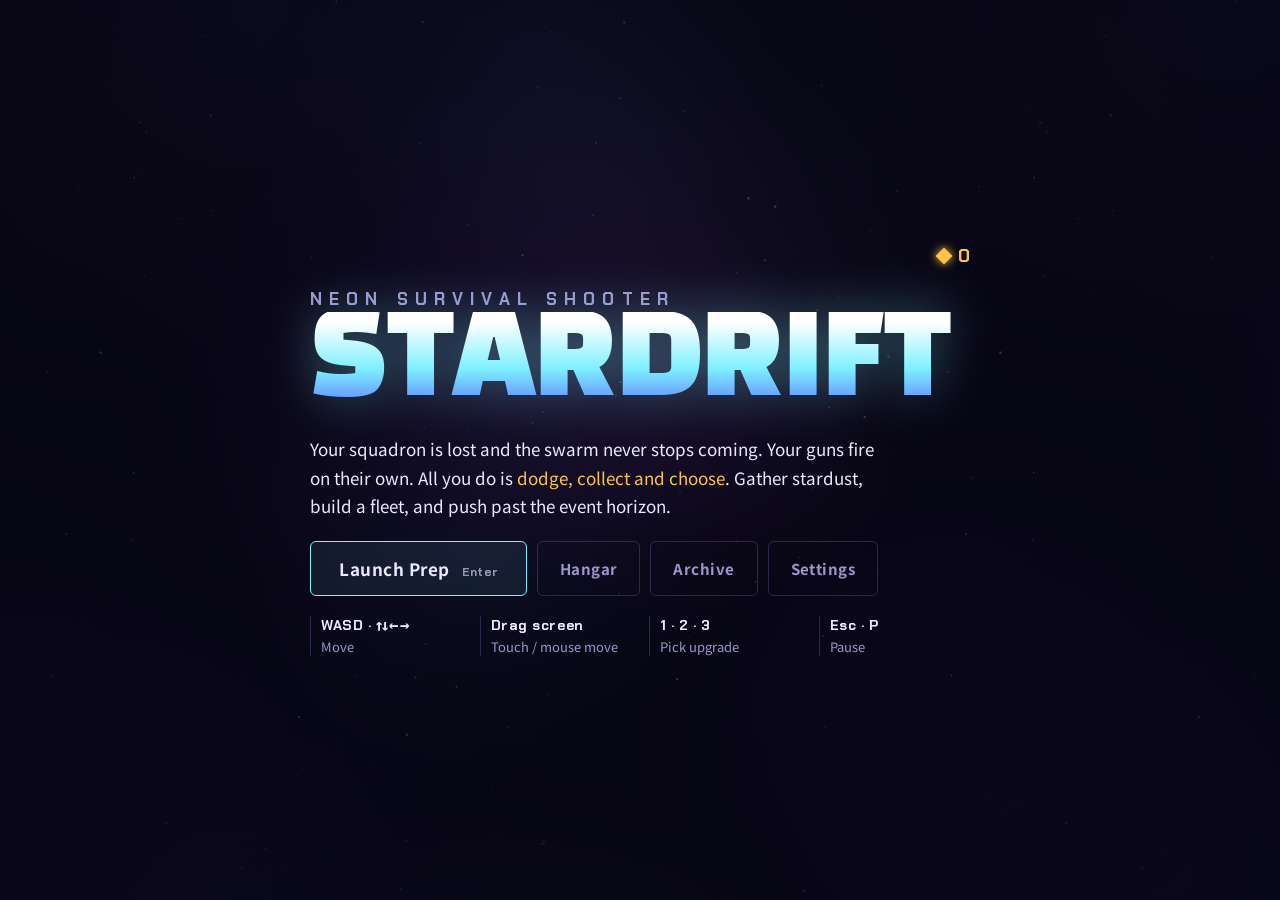
==== commit 4ed6636b: "Merge release branch claude/dreamy-bardeen-m2gky0 and keep its portal stack Two sessions built Engli" ====
--- a/index.html
+++ b/index.html
@@ -5,7 +5,7 @@
 <meta name="viewport" content="width=device-width,initial-scale=1,maximum-scale=1,user-scalable=no,viewport-fit=cover">
 <title>별표류 STARDRIFT</title>
 <meta name="claude:viewport-fit-sides" content="cover">
-<meta name="description" content="네온 우주 생존 슈팅 로그라이트. 기체 5종, 무기 12종, 보스 6종, 스테이지 4개.">
+<meta name="description" content="네온 우주 생존 슈팅 로그라이트. 기체 5종, 무기 12종, 무기 진화 6종, 보스 6종, 스테이지 4개.">
 <link rel="preconnect" href="https://fonts.googleapis.com">
 <link rel="preconnect" href="https://fonts.gstatic.com" crossorigin>
 <link rel="stylesheet" href="https://fonts.googleapis.com/css2?family=Black+Han+Sans&family=Chakra+Petch:wght@500;700&family=Noto+Sans+KR:wght@400;700;900&display=swap">
@@ -140,7 +140,7 @@
   <div class="panel wide">
     <div>
       <div class="eyebrow" id="luEyebrow">LEVEL 2</div>
-      <h2 class="gold" data-i18n="pickTitle">강화를 고르세요</h2>
+      <h2 class="gold" id="luTitle">강화를 고르세요</h2>
       <p class="sub" id="luHint" hidden data-i18n="luHint">카드를 누르거나 숫자 키를 누르세요. 무기는 최대 6개까지 달 수 있습니다.</p>
     </div>
     <div class="cards" id="cards"></div>
--- a/style.css
+++ b/style.css
@@ -49,6 +49,8 @@
 #loadout span{padding:3px 8px;border:1px solid var(--line);border-radius:4px;background:rgba(20,16,51,.55);color:var(--dim)}
 #loadout span.w{border-color:rgba(126,240,255,.35);color:var(--ink)}
 #loadout span b{color:var(--ice);font-family:var(--f-num);margin-left:5px}
+#loadout span.e,.build span.e{border-color:rgba(255,138,240,.6);color:#ffd6fa}
+#loadout span.e b,.build span.e b{color:#ff8af0}
 @media (max-width:560px){.hp .lbl{display:none}.hpbar{width:22vw;min-width:64px}.right{gap:8px}.hud-top{gap:8px}#loadout{font-size:11px}.stat b{font-size:13px}.stat-kills{display:none!important}}
 
 #banner{position:fixed;left:0;right:0;top:30%;text-align:center;pointer-events:none;font-family:var(--f-display);font-size:clamp(26px,6vw,46px);letter-spacing:.04em;padding-left:max(16px,env(safe-area-inset-left,0px));padding-right:max(16px,env(safe-area-inset-right,0px));animation:pulse .5s ease-in-out infinite alternate}
@@ -156,6 +158,8 @@
 .card p{margin:0;font-size:14px;line-height:1.6;color:var(--dim)}
 .card .lv{font-family:var(--f-num);font-size:12px;color:var(--c,var(--ice));letter-spacing:.06em}
 .card .pips i.on{background:var(--c);box-shadow:0 0 6px var(--c)}
+.card.evo{border-color:var(--c);box-shadow:0 0 0 1px var(--c),0 0 40px -10px var(--c);background:linear-gradient(180deg,rgba(74,26,78,.94),rgba(30,13,44,.94))}
+.card .evo-hint{font-size:12px;line-height:1.5;color:#ff8af0;border-top:1px dashed rgba(255,138,240,.35);padding-top:8px}
 
 /* results + stats */
 #over h2.win{color:var(--amber);text-shadow:0 0 28px rgba(255,194,74,.45)}
@@ -192,6 +196,7 @@
 .codex b{font-size:14px;display:block}
 .codex span{font-size:12px;color:var(--dim);line-height:1.45;display:block}
 .codex .unseen b,.codex .unseen span{color:#5c5785}
+.codex span.recipe{color:#ff8af0}
 .codex h4{grid-column:1/-1;margin:8px 0 0;font-size:13px;letter-spacing:.2em;color:var(--dim)}
 
 /* settings */
